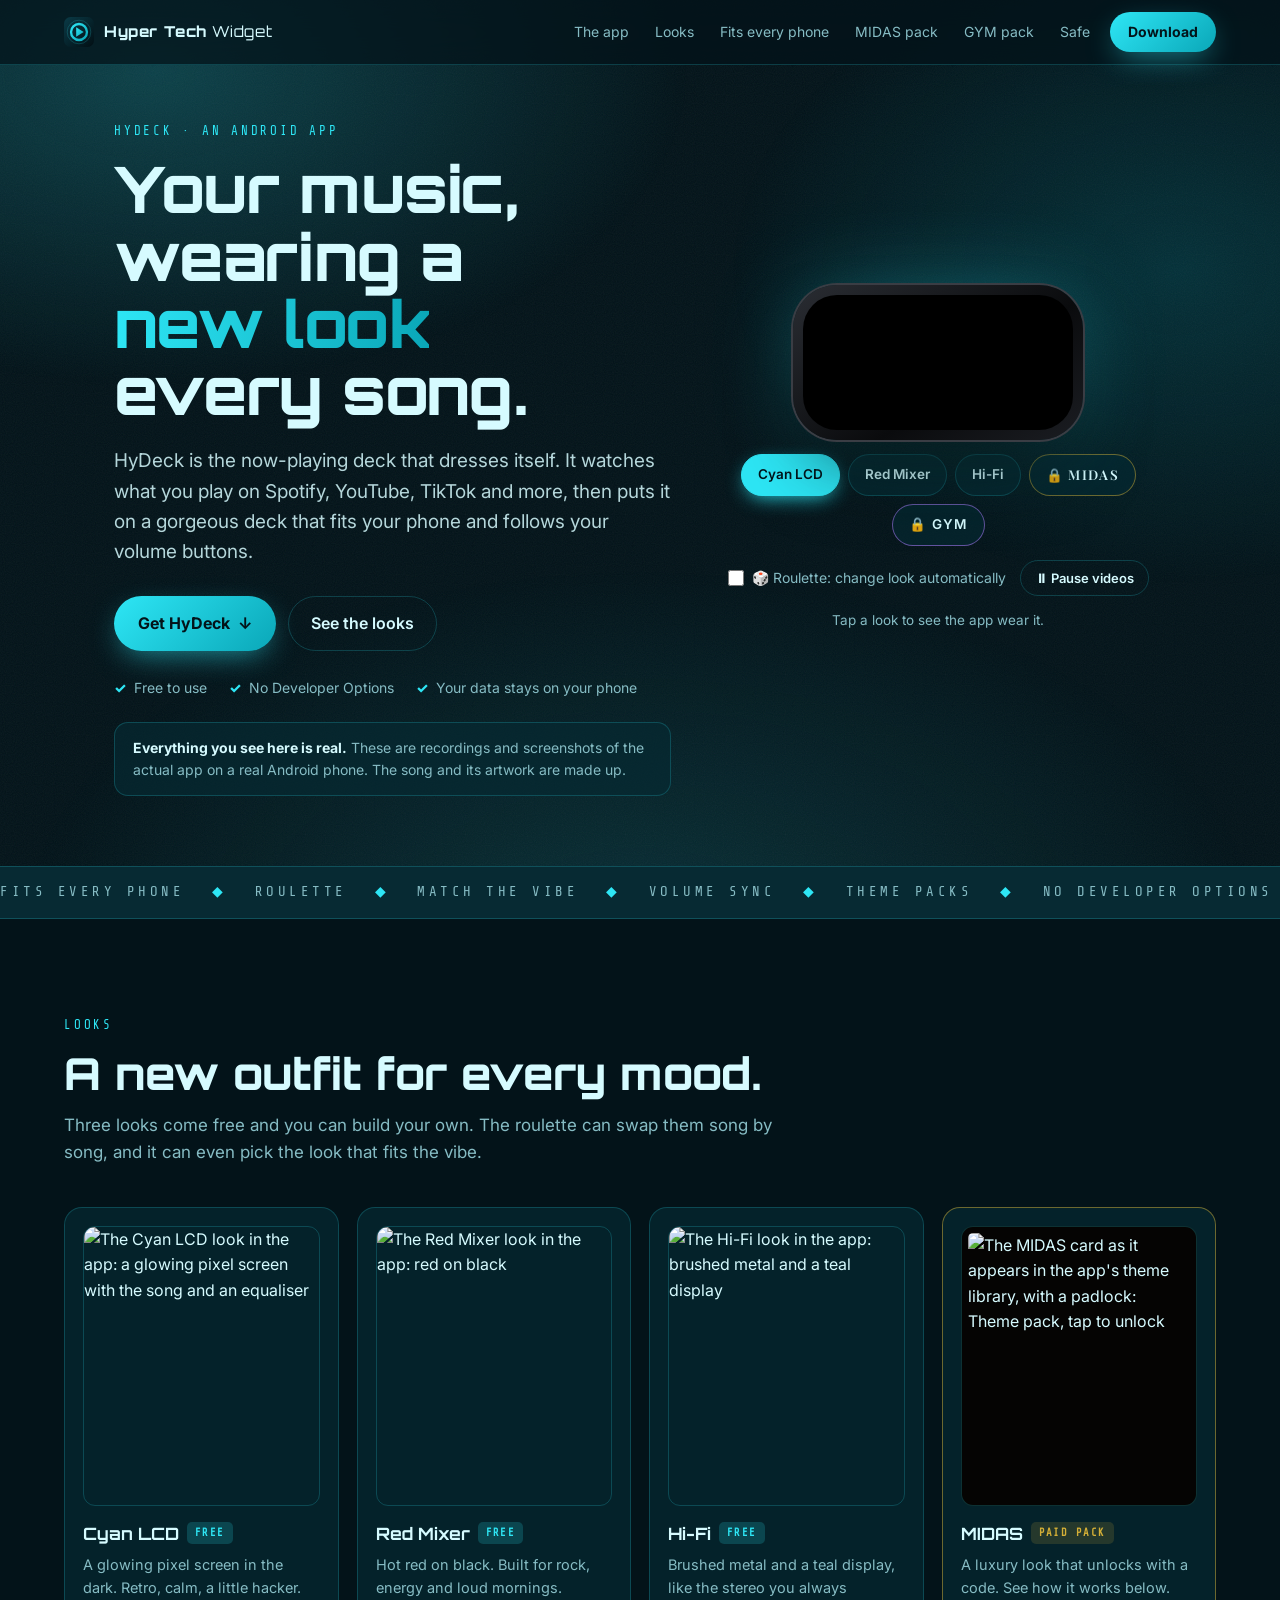
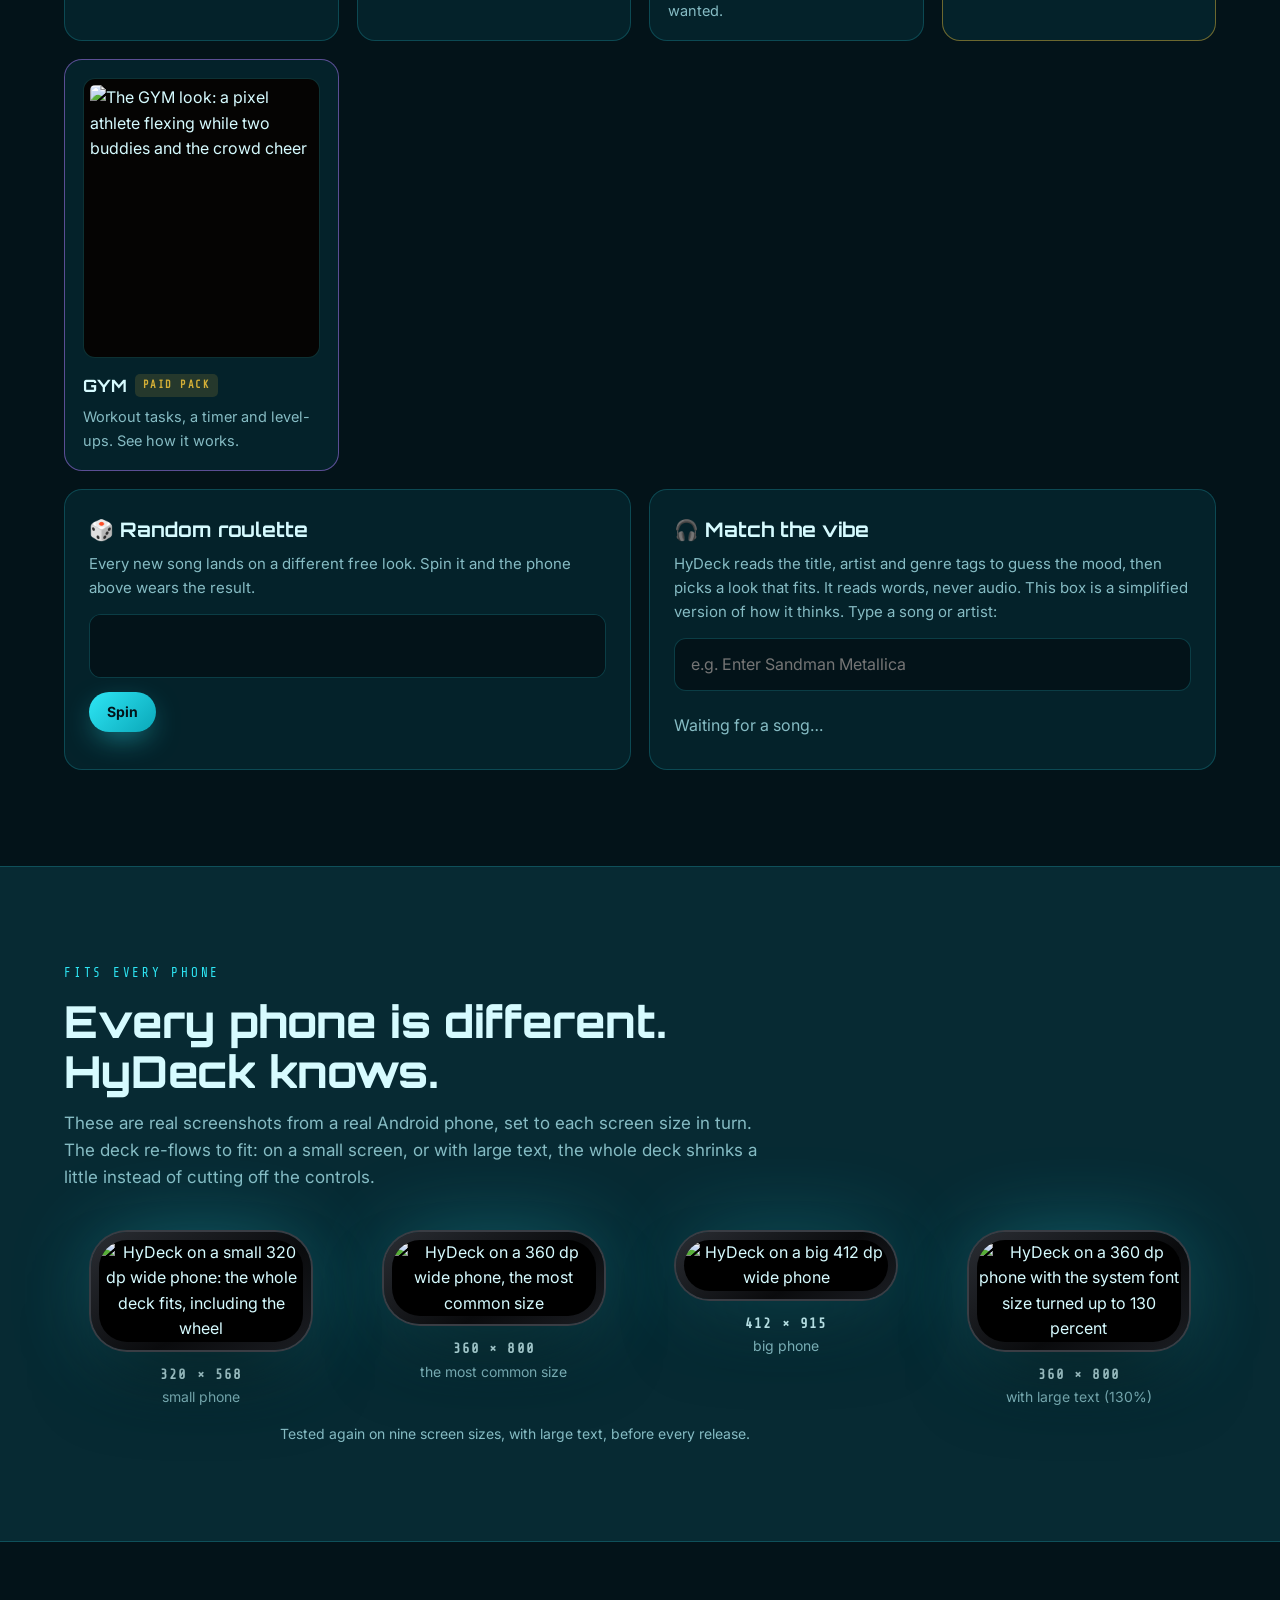
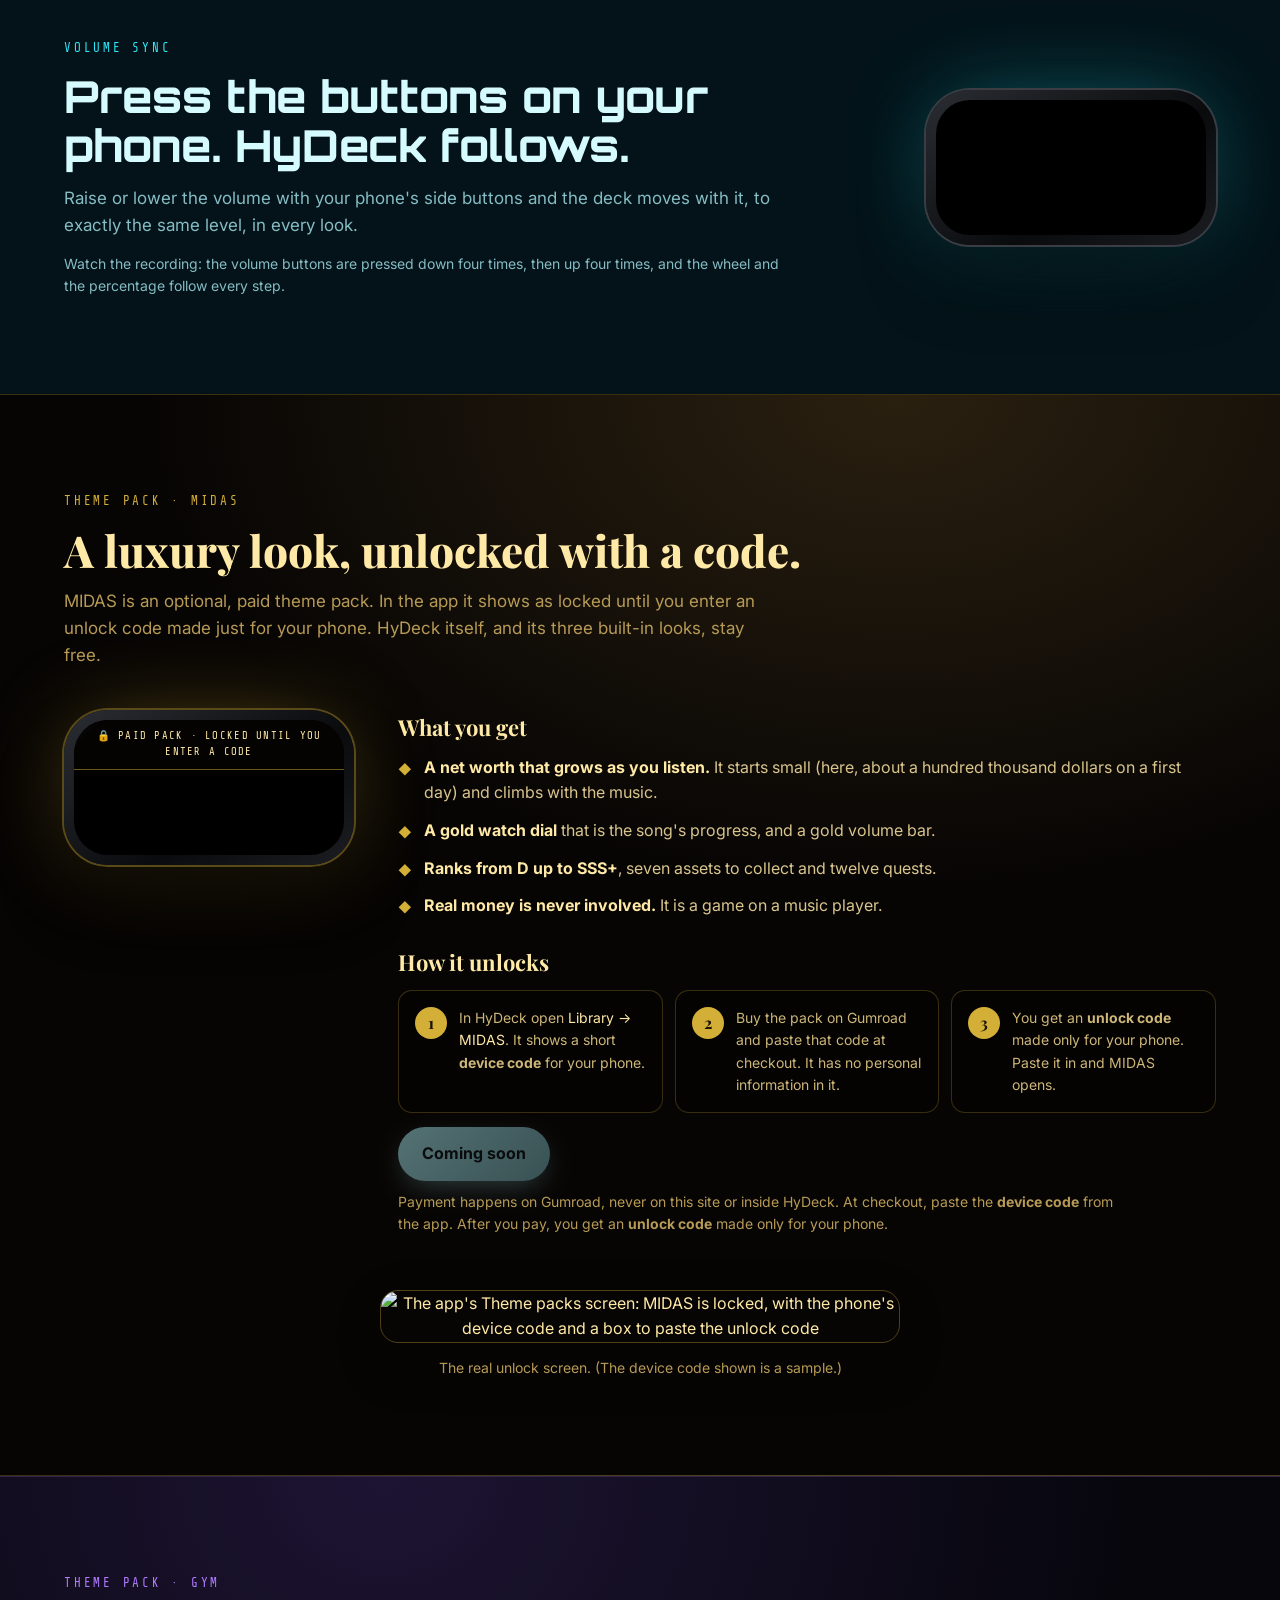
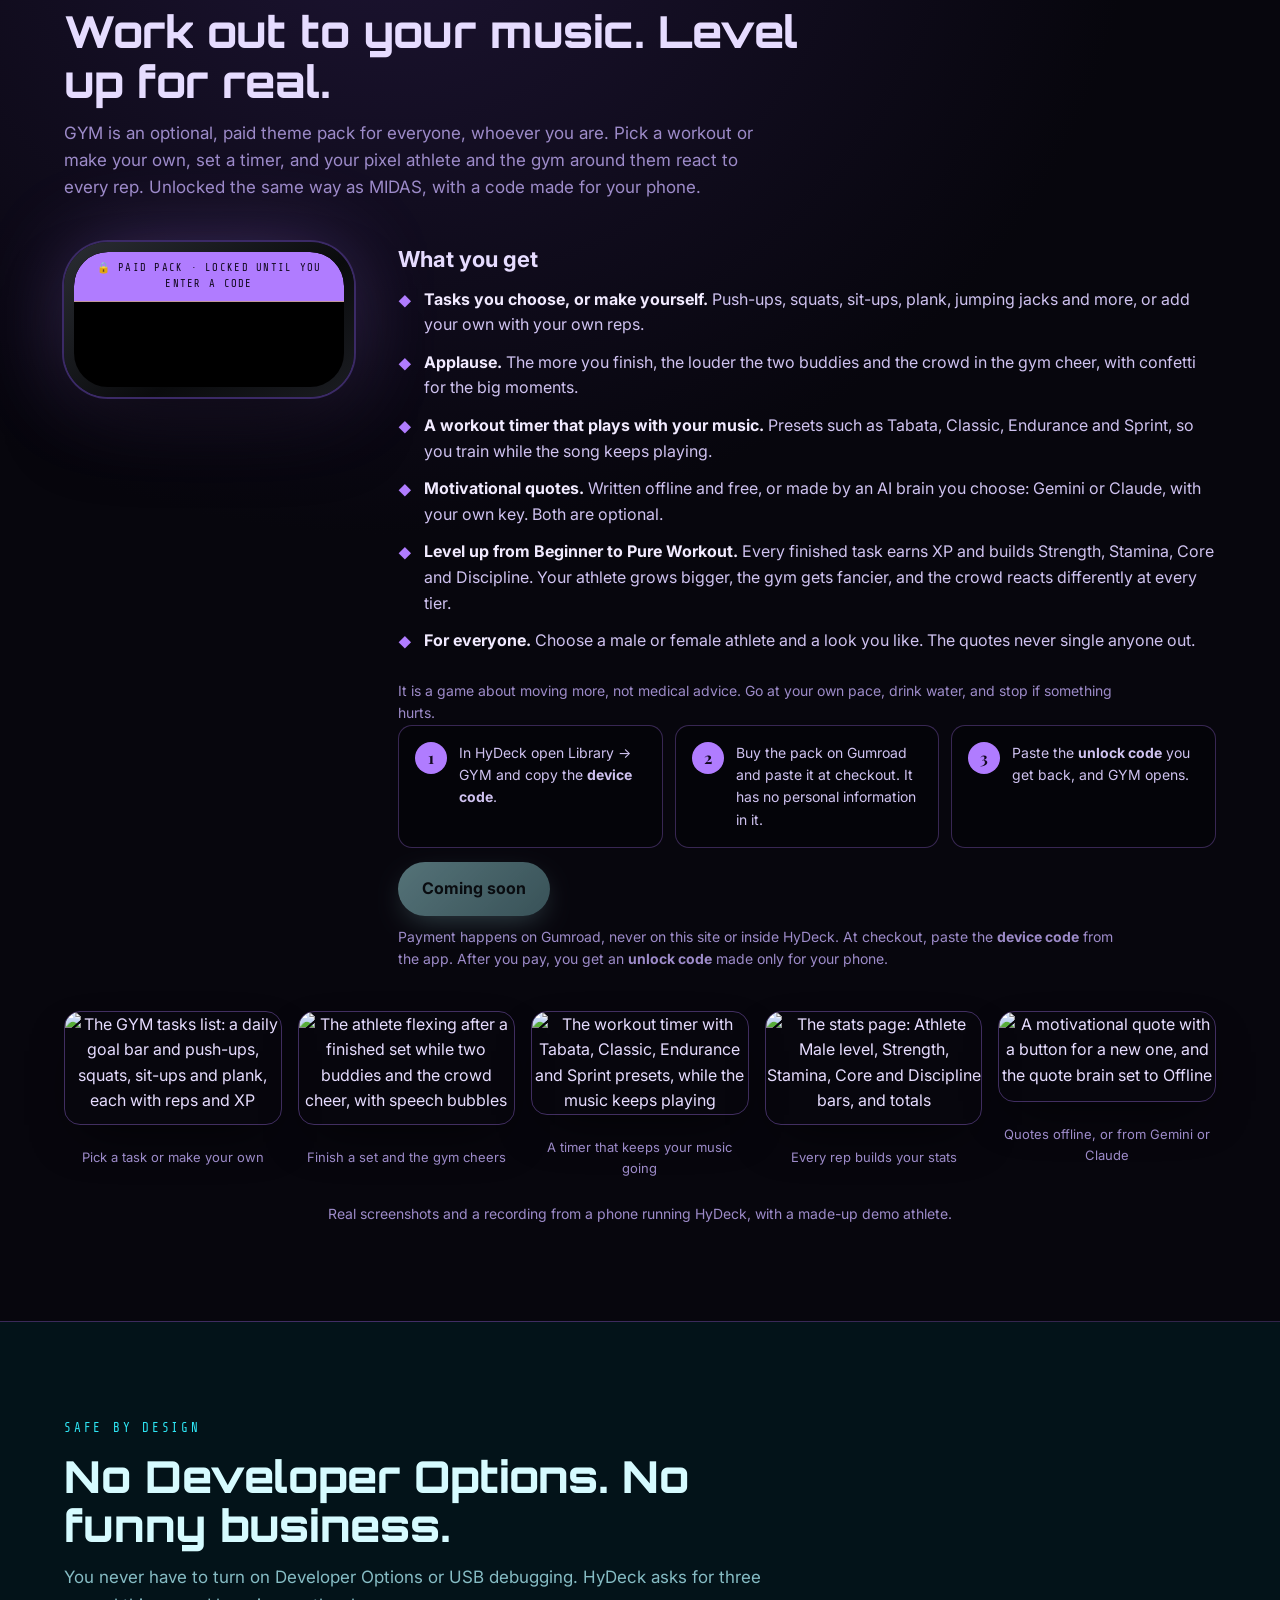
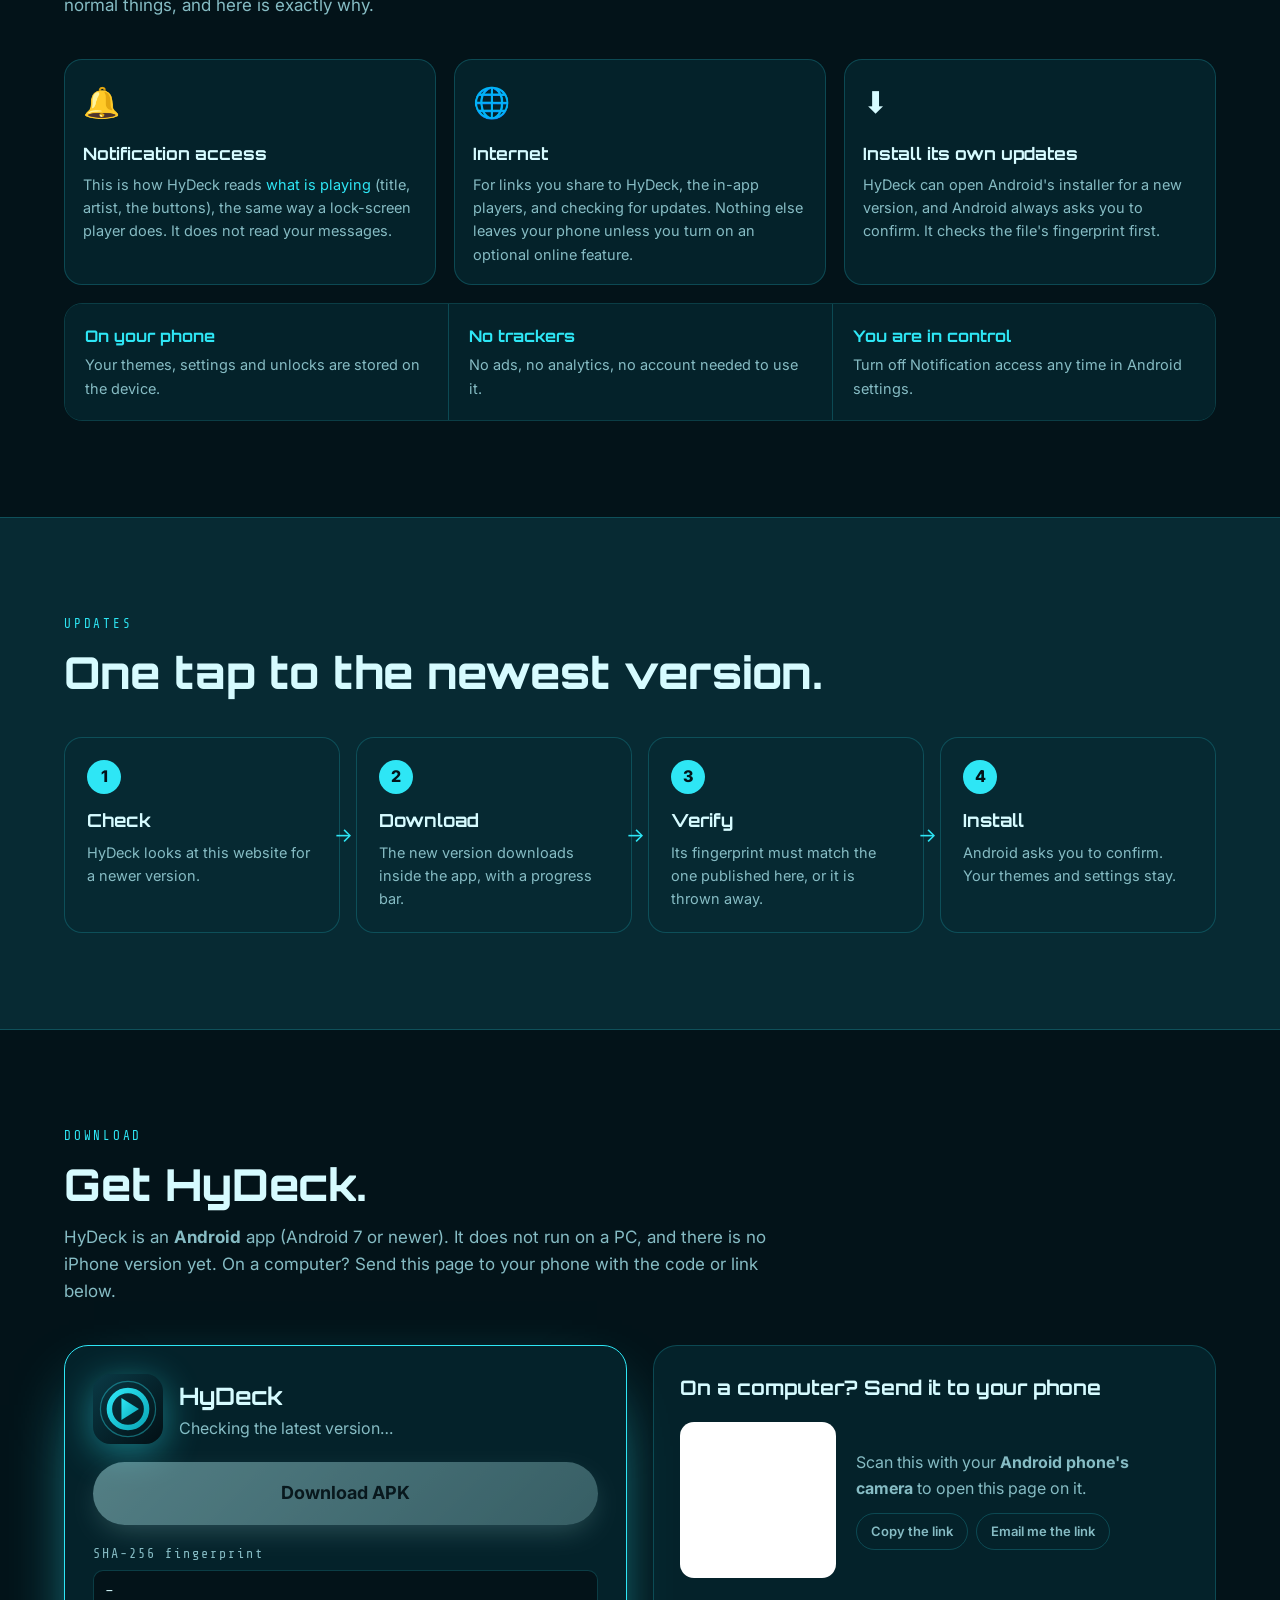
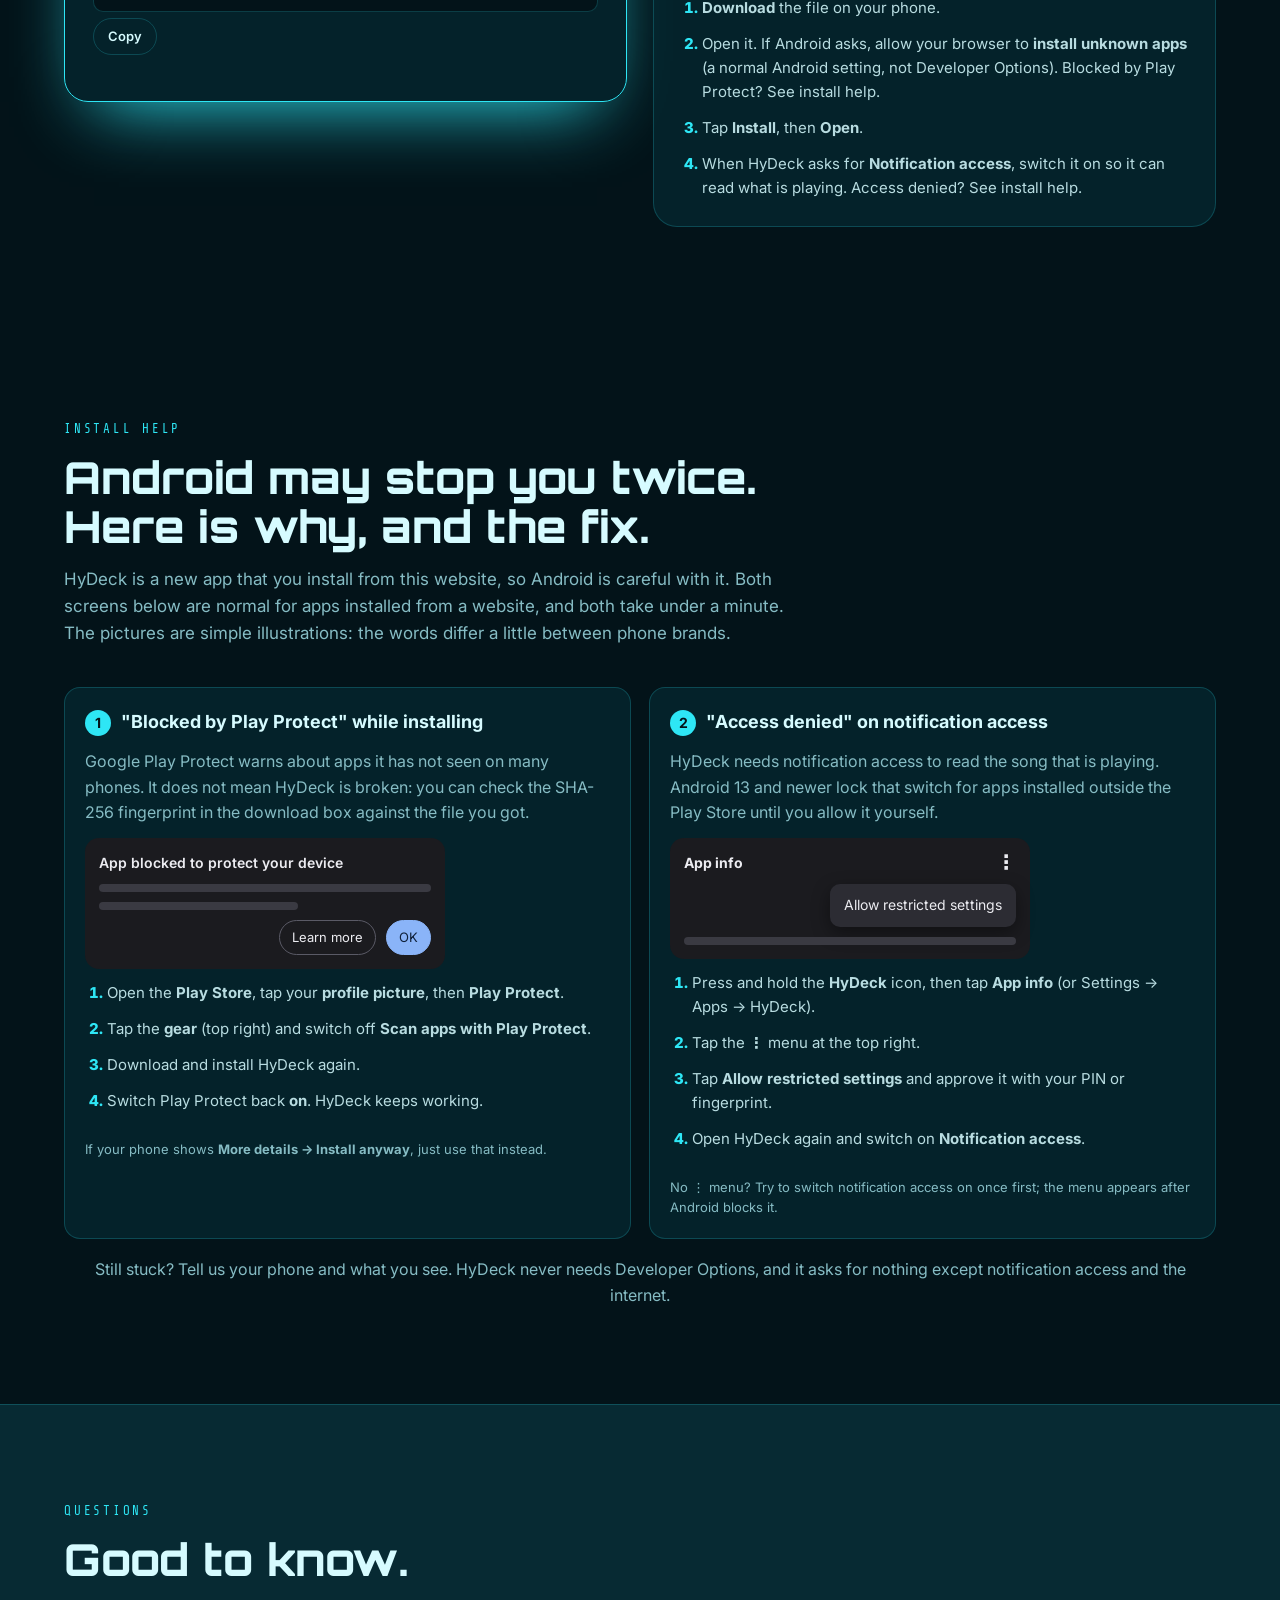
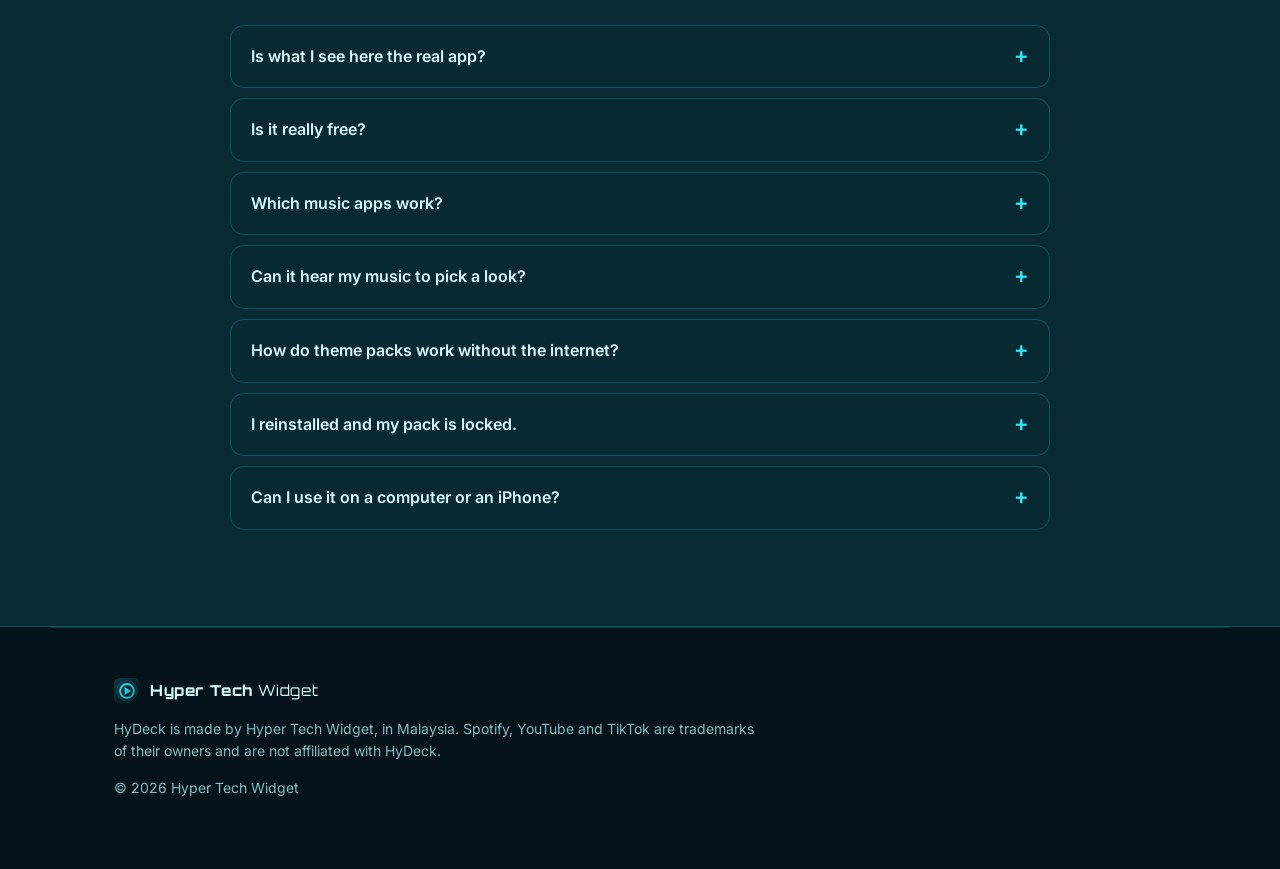
==== index.html @ 447f671c "Add MIDAS buy button (Gumroad), fix hi-fi video, new site address" ====
<!doctype html>
<html lang="en">
<head>
  <meta charset="utf-8">
  <meta name="viewport" content="width=device-width, initial-scale=1">
  <title>Hyper Tech Widget — HyDeck</title>
  <meta name="description" content="HyDeck is the now-playing deck for Android that dresses itself. Real recordings from the real app: every song gets a new look, it fits every phone and follows your volume buttons. Made by Hyper Tech Widget.">
  <meta name="theme-color" content="#031319">
  <link rel="preconnect" href="https://fonts.googleapis.com">
  <link rel="preconnect" href="https://fonts.gstatic.com" crossorigin>
  <link href="https://fonts.googleapis.com/css2?family=Inter:wght@400;500;600;700&family=Orbitron:wght@600;800&family=Playfair+Display:ital,wght@0,700;1,600&family=Share+Tech+Mono&display=swap" rel="stylesheet">
  <link rel="stylesheet" href="style.css">
  <link rel="icon" href="data:image/svg+xml,%3Csvg%20viewBox%3D%220%200%2064%2064%22%20xmlns%3D%22http%3A%2F%2Fwww.w3.org%2F2000%2Fsvg%22%3E%3Cdefs%3E%3ClinearGradient%20id%3D%22hb9%22%20x1%3D%220%22%20y1%3D%220%22%20x2%3D%221%22%20y2%3D%221%22%3E%3Cstop%20offset%3D%220%22%20stop-color%3D%22%230a3a46%22%2F%3E%3Cstop%20offset%3D%221%22%20stop-color%3D%22%23020f14%22%2F%3E%3C%2FlinearGradient%3E%3ClinearGradient%20id%3D%22hr9%22%20x1%3D%220%22%20y1%3D%220%22%20x2%3D%221%22%20y2%3D%221%22%3E%3Cstop%20offset%3D%220%22%20stop-color%3D%22%232ee6f5%22%2F%3E%3Cstop%20offset%3D%221%22%20stop-color%3D%22%230aa7b8%22%2F%3E%3C%2FlinearGradient%3E%3C%2Fdefs%3E%3Crect%20width%3D%2264%22%20height%3D%2264%22%20rx%3D%2214%22%20fill%3D%22url(%23hb9)%22%2F%3E%3Ccircle%20cx%3D%2232%22%20cy%3D%2232%22%20r%3D%2225.2%22%20fill%3D%22none%22%20stroke%3D%22%232ee6f5%22%20stroke-opacity%3D%22.38%22%20stroke-width%3D%221.1%22%2F%3E%3Ccircle%20cx%3D%2232%22%20cy%3D%2232%22%20r%3D%2217%22%20fill%3D%22none%22%20stroke%3D%22url(%23hr9)%22%20stroke-width%3D%225%22%2F%3E%3Cpath%20d%3D%22M26%2022l16%2010-16%2010z%22%20fill%3D%22url(%23hr9)%22%2F%3E%3C%2Fsvg%3E">
</head>
<body data-theme="cyan">
  <a class="skip" href="#main">Skip to the content</a>
  <div class="aurora" aria-hidden="true"></div>
  <div class="grain" aria-hidden="true"></div>

  <header class="nav" id="top">
    <a class="brand" href="#top" aria-label="Hyper Tech Widget, back to the top">
      <svg viewBox="0 0 64 64" width="30" height="30" aria-hidden="true"><defs><linearGradient id="hb1" x1="0" y1="0" x2="1" y2="1"><stop offset="0" stop-color="#0a3a46"/><stop offset="1" stop-color="#020f14"/></linearGradient><linearGradient id="hr1" x1="0" y1="0" x2="1" y2="1"><stop offset="0" stop-color="#2ee6f5"/><stop offset="1" stop-color="#0aa7b8"/></linearGradient></defs><rect width="64" height="64" rx="14" fill="url(#hb1)"/><circle cx="32" cy="32" r="25.2" fill="none" stroke="#2ee6f5" stroke-opacity=".38" stroke-width="1.1"/><circle cx="32" cy="32" r="17" fill="none" stroke="url(#hr1)" stroke-width="5"/><path d="M26 22l16 10-16 10z" fill="url(#hr1)"/></svg>
      <span><b>Hyper Tech</b> Widget</span>
    </a>
    <nav aria-label="Main">
      <a href="#try">The app</a>
      <a href="#looks">Looks</a>
      <a href="#fit">Fits every phone</a>
      <a href="#midas">MIDAS pack</a>
      <a href="#gym">GYM pack</a>
      <a href="#safe">Safe</a>
      <a class="cta small" href="#download">Download</a>
    </nav>
  </header>

  <main id="main">
    <!-- ─────────────── hero ─────────────── -->
    <section class="hero" id="try">
      <div class="hero-copy">
        <p class="eyebrow">HyDeck · an Android app</p>
        <h1>Your music,<br>wearing a <span class="swap" id="swapWord">new look</span><br>every song.</h1>
        <p class="lead">HyDeck is the now-playing deck that dresses itself. It watches what you play on Spotify, YouTube, TikTok and more, then puts it on a gorgeous deck that fits your phone and follows your volume buttons.</p>
        <div class="hero-actions">
          <a class="cta" href="#download">Get HyDeck <span aria-hidden="true">↓</span></a>
          <a class="ghost" href="#looks">See the looks</a>
        </div>
        <ul class="ticks">
          <li>Free to use</li>
          <li>No Developer Options</li>
          <li>Your data stays on your phone</li>
        </ul>
        <p class="real-note"><b>Everything you see here is real.</b> These are recordings and screenshots of the actual app on a real Android phone. The song and its artwork are made up.</p>
      </div>

      <div class="stage">
        <div class="device" id="phone">
          <div class="glass">
            <video id="heroVideo" src="media/cyan.mp4" poster="media/cyan.png" muted loop playsinline autoplay preload="auto" aria-label="Recording of the HyDeck app showing the Cyan LCD look"></video>
            <div class="lockcard" id="lockCard" hidden>
              <img src="media/midas.png" alt="" aria-hidden="true">
              <div class="lock-in">
                <svg viewBox="0 0 48 48" width="56" height="56" aria-hidden="true"><rect x="9" y="21" width="30" height="21" rx="5" fill="#d4af37"/><path d="M15 21v-6a9 9 0 0 1 18 0v6" fill="none" stroke="#d4af37" stroke-width="4"/><circle cx="24" cy="31" r="3" fill="#1a1204"/></svg>
                <strong>MIDAS</strong>
                <span class="paid">PAID THEME PACK</span>
                <p>This look is locked. It opens with a code made for your phone.</p>
                <a class="gold-btn" href="#midas">How MIDAS works</a>
              </div>
            </div>
          </div>
        </div>
        <div class="chips" role="group" aria-label="Pick a look">
          <button class="pick on" data-look="cyan" type="button" aria-pressed="true">Cyan LCD</button>
          <button class="pick" data-look="red" type="button" aria-pressed="false">Red Mixer</button>
          <button class="pick" data-look="hifi" type="button" aria-pressed="false">Hi-Fi</button>
          <button class="pick gold" data-look="midas" type="button" aria-pressed="false"><span aria-hidden="true">🔒</span> MIDAS</button>
          <button class="pick violet" data-look="gym" type="button" aria-pressed="false"><span aria-hidden="true">🔒</span> GYM</button>
        </div>
        <div class="stage-tools">
          <label class="roulette-toggle"><input type="checkbox" id="roulette"> <span>🎲 Roulette: change look automatically</span></label>
          <button class="ghost small" id="pauseAll" type="button" aria-pressed="false">⏸ Pause videos</button>
        </div>
        <p class="hint" id="hint" aria-live="polite">Tap a look to see the app wear it.</p>
      </div>
    </section>

    <div class="marquee" aria-hidden="true">
      <div class="track">
        <span>FITS EVERY PHONE</span><span>◆</span><span>ROULETTE</span><span>◆</span><span>MATCH THE VIBE</span><span>◆</span><span>VOLUME SYNC</span><span>◆</span><span>THEME PACKS</span><span>◆</span><span>NO DEVELOPER OPTIONS</span><span>◆</span><span>SPOTIFY · YOUTUBE · TIKTOK</span><span>◆</span>
        <span>FITS EVERY PHONE</span><span>◆</span><span>ROULETTE</span><span>◆</span><span>MATCH THE VIBE</span><span>◆</span><span>VOLUME SYNC</span><span>◆</span><span>THEME PACKS</span><span>◆</span><span>NO DEVELOPER OPTIONS</span><span>◆</span><span>SPOTIFY · YOUTUBE · TIKTOK</span><span>◆</span>
      </div>
    </div>

    <!-- ─────────────── looks ─────────────── -->
    <section class="block" id="looks">
      <div class="head">
        <p class="eyebrow">Looks</p>
        <h2>A new outfit for every mood.</h2>
        <p class="sub">Three looks come free and you can build your own. The roulette can swap them song by song, and it can even pick the look that fits the vibe.</p>
      </div>

      <div class="cards four">
        <article class="card look" data-go="cyan" tabindex="0" role="button" aria-label="Show Cyan LCD in the phone above">
          <img src="media/cyan.png" alt="The Cyan LCD look in the app: a glowing pixel screen with the song and an equaliser" loading="lazy">
          <h3>Cyan LCD <small class="free">FREE</small></h3>
          <p>A glowing pixel screen in the dark. Retro, calm, a little hacker.</p>
        </article>
        <article class="card look" data-go="red" tabindex="0" role="button" aria-label="Show Red Mixer in the phone above">
          <img src="media/red.png" alt="The Red Mixer look in the app: red on black" loading="lazy">
          <h3>Red Mixer <small class="free">FREE</small></h3>
          <p>Hot red on black. Built for rock, energy and loud mornings.</p>
        </article>
        <article class="card look" data-go="hifi" tabindex="0" role="button" aria-label="Show Hi-Fi in the phone above">
          <img src="media/hifi.png" alt="The Hi-Fi look in the app: brushed metal and a teal display" loading="lazy">
          <h3>Hi-Fi <small class="free">FREE</small></h3>
          <p>Brushed metal and a teal display, like the stereo you always wanted.</p>
        </article>
        <article class="card look locked" data-go="midas" tabindex="0" role="button" aria-label="About the locked MIDAS pack">
          <img src="media/library-midas.png" alt="The MIDAS card as it appears in the app's theme library, with a padlock: Theme pack, tap to unlock" loading="lazy" class="wide">
          <h3>MIDAS <small class="paid">PAID PACK</small></h3>
          <p>A luxury look that unlocks with a code. See how it works below.</p>
        </article>
        <article class="card look locked gym-card">
          <a href="#gym" aria-label="About the locked GYM pack"><img src="media/gym-applause.png" alt="The GYM look: a pixel athlete flexing while two buddies and the crowd cheer" loading="lazy" class="wide"></a>
          <h3>GYM <small class="paid">PAID PACK</small></h3>
          <p>Workout tasks, a timer and level-ups. <a href="#gym">See how it works.</a></p>
        </article>
      </div>

      <div class="duo">
        <div class="panel" id="rouletteDemo">
          <h3>🎲 Random roulette</h3>
          <p>Every new song lands on a different free look. Spin it and the phone above wears the result.</p>
          <div class="reel" aria-live="polite"><div class="reel-in" id="reelIn"></div></div>
          <button class="cta small" id="spin" type="button">Spin</button>
        </div>
        <div class="panel" id="vibeDemo">
          <h3>🎧 Match the vibe</h3>
          <p>HyDeck reads the title, artist and genre tags to guess the mood, then picks a look that fits. It reads words, never audio. This box is a simplified version of how it thinks. Type a song or artist:</p>
          <input id="vibeIn" type="text" placeholder="e.g. Enter Sandman Metallica" autocomplete="off" aria-label="Song or artist">
          <div class="vibe-out" id="vibeOut" aria-live="polite"><span class="muted">Waiting for a song…</span></div>
        </div>
      </div>
    </section>

    <!-- ─────────────── fits every phone ─────────────── -->
    <section class="block alt" id="fit">
      <div class="head">
        <p class="eyebrow">Fits every phone</p>
        <h2>Every phone is different. HyDeck knows.</h2>
        <p class="sub">These are real screenshots from a real Android phone, set to each screen size in turn. The deck re-flows to fit: on a small screen, or with large text, the whole deck shrinks a little instead of cutting off the controls.</p>
      </div>
      <div class="shots">
        <figure><div class="device small"><div class="glass"><img src="media/size-320.png" alt="HyDeck on a small 320 dp wide phone: the whole deck fits, including the wheel" loading="lazy"></div></div><figcaption><b>320 × 568</b> small phone</figcaption></figure>
        <figure><div class="device small"><div class="glass"><img src="media/size-360.png" alt="HyDeck on a 360 dp wide phone, the most common size" loading="lazy"></div></div><figcaption><b>360 × 800</b> the most common size</figcaption></figure>
        <figure><div class="device small"><div class="glass"><img src="media/size-412.png" alt="HyDeck on a big 412 dp wide phone" loading="lazy"></div></div><figcaption><b>412 × 915</b> big phone</figcaption></figure>
        <figure><div class="device small"><div class="glass"><img src="media/size-360-bigtext.png" alt="HyDeck on a 360 dp phone with the system font size turned up to 130 percent" loading="lazy"></div></div><figcaption><b>360 × 800</b> with large text (130%)</figcaption></figure>
      </div>
      <p class="fine">Tested again on nine screen sizes, with large text, before every release.</p>
    </section>

    <!-- ─────────────── volume sync ─────────────── -->
    <section class="block" id="sync">
      <div class="sync">
        <div class="sync-copy">
          <p class="eyebrow">Volume sync</p>
          <h2>Press the buttons on your phone. HyDeck follows.</h2>
          <p class="sub">Raise or lower the volume with your phone's side buttons and the deck moves with it, to exactly the same level, in every look.</p>
          <p class="fine">Watch the recording: the volume buttons are pressed down four times, then up four times, and the wheel and the percentage follow every step.</p>
        </div>
        <div class="device"><div class="glass"><video id="volVideo" src="media/volume.mp4" muted loop playsinline preload="none" aria-label="Recording of the app while the phone's volume buttons are pressed: the volume ring follows"></video></div></div>
      </div>
    </section>

    <!-- ─────────────── MIDAS ─────────────── -->
    <section class="block midas" id="midas">
      <div class="head">
        <p class="eyebrow gold">Theme pack · MIDAS</p>
        <h2>A luxury look, unlocked with a code.</h2>
        <p class="sub">MIDAS is an optional, paid theme pack. In the app it shows as locked until you enter an unlock code made just for your phone. HyDeck itself, and its three built-in looks, stay free.</p>
      </div>
      <div class="midas-grid">
        <div class="device"><div class="glass">
          <video id="midasVideo" src="media/midas.mp4" poster="media/midas.png" muted loop playsinline preload="none" aria-label="Recording of the MIDAS look: marble and gold, a watch dial, a net worth that grows while music plays"></video>
          <span class="ribbon">🔒 PAID PACK · LOCKED UNTIL YOU ENTER A CODE</span>
        </div></div>
        <div class="midas-info">
          <h3>What you get</h3>
          <ul class="bullets">
            <li><b>A net worth that grows as you listen.</b> It starts small (here, about a hundred thousand dollars on a first day) and climbs with the music.</li>
            <li><b>A gold watch dial</b> that is the song's progress, and a gold volume bar.</li>
            <li><b>Ranks from D up to SSS+</b>, seven assets to collect and twelve quests.</li>
            <li><b>Real money is never involved.</b> It is a game on a music player.</li>
          </ul>
          <h3>How it unlocks</h3>
          <div class="unlock">
            <div class="step"><b>1</b><p>In HyDeck open <em>Library → MIDAS</em>. It shows a short <b>device code</b> for your phone.</p></div>
            <div class="step"><b>2</b><p>Buy the pack on Gumroad and paste that code at checkout. It has no personal information in it.</p></div>
            <div class="step"><b>3</b><p>You get an <b>unlock code</b> made only for your phone. Paste it in and MIDAS opens.</p></div>
          </div>
          <div class="buy" data-pack="midas">
            <a class="cta disabled" data-buy="midas" href="#midas" aria-disabled="true">Coming soon</a>
            <p class="fine">Payment happens on Gumroad, never on this site or inside HyDeck. At checkout, paste the <b>device code</b> from the app. After you pay, you get an <b>unlock code</b> made only for your phone.</p>
          </div>
        </div>
        <figure class="pack-shot">
          <img src="media/pack-sheet.png" alt="The app's Theme packs screen: MIDAS is locked, with the phone's device code and a box to paste the unlock code" loading="lazy">
          <figcaption>The real unlock screen. (The device code shown is a sample.)</figcaption>
        </figure>
      </div>
    </section>
    <!-- ─────────────── GYM ─────────────── -->
    <section class="block gym" id="gym">
      <div class="head">
        <p class="eyebrow violet">Theme pack · GYM</p>
        <h2>Work out to your music. Level up for real.</h2>
        <p class="sub">GYM is an optional, paid theme pack for everyone, whoever you are. Pick a workout or make your own, set a timer, and your pixel athlete and the gym around them react to every rep. Unlocked the same way as MIDAS, with a code made for your phone.</p>
      </div>
      <div class="gym-grid">
        <div class="device"><div class="glass">
          <video id="gymVideo" src="media/gym.mp4" poster="media/gym-applause.png" muted loop playsinline preload="none" aria-label="Recording of the GYM look on a real phone: starting a squat set, counting reps, and the gym cheering"></video>
          <span class="ribbon violet">🔒 PAID PACK · LOCKED UNTIL YOU ENTER A CODE</span>
        </div></div>
        <div class="gym-info">
          <h3>What you get</h3>
          <ul class="bullets violet">
            <li><b>Tasks you choose, or make yourself.</b> Push-ups, squats, sit-ups, plank, jumping jacks and more, or add your own with your own reps.</li>
            <li><b>Applause.</b> The more you finish, the louder the two buddies and the crowd in the gym cheer, with confetti for the big moments.</li>
            <li><b>A workout timer that plays with your music.</b> Presets such as Tabata, Classic, Endurance and Sprint, so you train while the song keeps playing.</li>
            <li><b>Motivational quotes.</b> Written offline and free, or made by an AI brain you choose: Gemini or Claude, with your own key. Both are optional.</li>
            <li><b>Level up from Beginner to Pure Workout.</b> Every finished task earns XP and builds Strength, Stamina, Core and Discipline. Your athlete grows bigger, the gym gets fancier, and the crowd reacts differently at every tier.</li>
            <li><b>For everyone.</b> Choose a male or female athlete and a look you like. The quotes never single anyone out.</li>
          </ul>
          <p class="fine">It is a game about moving more, not medical advice. Go at your own pace, drink water, and stop if something hurts.</p>
          <div class="unlock">
            <div class="step"><b>1</b><p>In HyDeck open <em>Library → GYM</em> and copy the <b>device code</b>.</p></div>
            <div class="step"><b>2</b><p>Buy the pack on Gumroad and paste it at checkout. It has no personal information in it.</p></div>
            <div class="step"><b>3</b><p>Paste the <b>unlock code</b> you get back, and GYM opens.</p></div>
          </div>
          <div class="buy" data-pack="gym">
            <a class="cta disabled" data-buy="gym" href="#gym" aria-disabled="true">Coming soon</a>
            <p class="fine">Payment happens on Gumroad, never on this site or inside HyDeck. At checkout, paste the <b>device code</b> from the app. After you pay, you get an <b>unlock code</b> made only for your phone.</p>
          </div>
        </div>
      </div>
      <div class="gym-shots">
        <figure><img src="media/gym-tasks.png" alt="The GYM tasks list: a daily goal bar and push-ups, squats, sit-ups and plank, each with reps and XP" loading="lazy"><figcaption>Pick a task or make your own</figcaption></figure>
        <figure><img src="media/gym-applause.png" alt="The athlete flexing after a finished set while two buddies and the crowd cheer, with speech bubbles" loading="lazy"><figcaption>Finish a set and the gym cheers</figcaption></figure>
        <figure><img src="media/gym-timer.png" alt="The workout timer with Tabata, Classic, Endurance and Sprint presets, while the music keeps playing" loading="lazy"><figcaption>A timer that keeps your music going</figcaption></figure>
        <figure><img src="media/gym-stats.png" alt="The stats page: Athlete Male level, Strength, Stamina, Core and Discipline bars, and totals" loading="lazy"><figcaption>Every rep builds your stats</figcaption></figure>
        <figure><img src="media/gym-quotes.png" alt="A motivational quote with a button for a new one, and the quote brain set to Offline" loading="lazy"><figcaption>Quotes offline, or from Gemini or Claude</figcaption></figure>
      </div>
      <p class="fine center">Real screenshots and a recording from a phone running HyDeck, with a made-up demo athlete.</p>
    </section>


    <!-- ─────────────── safe ─────────────── -->
    <section class="block" id="safe">
      <div class="head">
        <p class="eyebrow">Safe by design</p>
        <h2>No Developer Options. No funny business.</h2>
        <p class="sub">You never have to turn on Developer Options or USB debugging. HyDeck asks for three normal things, and here is exactly why.</p>
      </div>
      <div class="cards three">
        <article class="card"><div class="icon" aria-hidden="true">🔔</div><h3>Notification access</h3><p>This is how HyDeck reads <em>what is playing</em> (title, artist, the buttons), the same way a lock-screen player does. It does not read your messages.</p></article>
        <article class="card"><div class="icon" aria-hidden="true">🌐</div><h3>Internet</h3><p>For links you share to HyDeck, the in-app players, and checking for updates. Nothing else leaves your phone unless you turn on an optional online feature.</p></article>
        <article class="card"><div class="icon" aria-hidden="true">⬇️</div><h3>Install its own updates</h3><p>HyDeck can open Android's installer for a new version, and Android always asks you to confirm. It checks the file's fingerprint first.</p></article>
      </div>
      <div class="promise">
        <div><b>On your phone</b><span>Your themes, settings and unlocks are stored on the device.</span></div>
        <div><b>No trackers</b><span>No ads, no analytics, no account needed to use it.</span></div>
        <div><b>You are in control</b><span>Turn off Notification access any time in Android settings.</span></div>
      </div>
    </section>

    <!-- ─────────────── updates ─────────────── -->
    <section class="block alt" id="updates">
      <div class="head">
        <p class="eyebrow">Updates</p>
        <h2>One tap to the newest version.</h2>
      </div>
      <ol class="flow">
        <li><span>1</span><b>Check</b><p>HyDeck looks at this website for a newer version.</p></li>
        <li><span>2</span><b>Download</b><p>The new version downloads inside the app, with a progress bar.</p></li>
        <li><span>3</span><b>Verify</b><p>Its fingerprint must match the one published here, or it is thrown away.</p></li>
        <li><span>4</span><b>Install</b><p>Android asks you to confirm. Your themes and settings stay.</p></li>
      </ol>
    </section>

    <!-- ─────────────── download ─────────────── -->
    <section class="block" id="download">
      <div class="head">
        <p class="eyebrow">Download</p>
        <h2>Get HyDeck.</h2>
        <p class="sub">HyDeck is an <b>Android</b> app (Android 7 or newer). It does not run on a PC, and there is no iPhone version yet. On a computer? Send this page to your phone with the code or link below.</p>
      </div>
      <div class="dl">
        <div class="dl-card">
          <div class="dl-top">
            <div class="app-icon" aria-hidden="true"><svg viewBox="0 0 64 64"><defs><linearGradient id="hb2" x1="0" y1="0" x2="1" y2="1"><stop offset="0" stop-color="#0a3a46"/><stop offset="1" stop-color="#020f14"/></linearGradient><linearGradient id="hr2" x1="0" y1="0" x2="1" y2="1"><stop offset="0" stop-color="#2ee6f5"/><stop offset="1" stop-color="#0aa7b8"/></linearGradient></defs><rect width="64" height="64" rx="16" fill="url(#hb2)"/><circle cx="32" cy="32" r="25.2" fill="none" stroke="#2ee6f5" stroke-opacity=".38" stroke-width="1.1"/><circle cx="32" cy="32" r="17" fill="none" stroke="url(#hr2)" stroke-width="5"/><path d="M26 22l16 10-16 10z" fill="url(#hr2)"/></svg></div>
            <div>
              <h3>HyDeck <span class="ver" id="dlVer"></span></h3>
              <p class="muted" id="dlMeta">Checking the latest version…</p>
            </div>
          </div>
          <a class="cta big disabled" id="dlBtn" href="#download" aria-disabled="true">Download APK</a>
          <div class="sha">
            <small>SHA-256 fingerprint</small>
            <code id="dlSha">—</code>
            <button type="button" id="copySha" class="ghost small" disabled>Copy</button>
          </div>
          <p class="notes" id="dlNotes"></p>
        </div>

        <div class="pc-box" id="pcBox">
          <h3>On a computer? Send it to your phone</h3>
          <div class="qr-row">
            <div class="qr" id="qr" role="img" aria-label="QR code for this page"></div>
            <div class="qr-text">
              <p>Scan this with your <b>Android phone's camera</b> to open this page on it.</p>
              <div class="qr-actions">
                <button type="button" id="copyLink" class="ghost small">Copy the link</button>
                <a id="mailLink" class="ghost small" href="#">Email me the link</a>
              </div>
            </div>
          </div>
          <ol class="install">
            <li><b>Download</b> the file on your phone.</li>
            <li>Open it. If Android asks, allow your browser to <b>install unknown apps</b> (a normal Android setting, not Developer Options). Blocked by Play Protect? <a href="#help">See install help</a>.</li>
            <li>Tap <b>Install</b>, then <b>Open</b>.</li>
            <li>When HyDeck asks for <b>Notification access</b>, switch it on so it can read what is playing. Access denied? <a href="#help">See install help</a>.</li>
          </ol>
        </div>
      </div>
    </section>

    <!-- ─────────────── install help ─────────────── -->
    <section class="block" id="help">
      <div class="head">
        <p class="eyebrow">Install help</p>
        <h2>Android may stop you twice. Here is why, and the fix.</h2>
        <p class="sub">HyDeck is a new app that you install from this website, so Android is careful with it. Both screens below are normal for apps installed from a website, and both take under a minute. The pictures are simple illustrations: the words differ a little between phone brands.</p>
      </div>
      <div class="help-grid">
        <article class="help-card">
          <h3><span class="help-n">1</span> "Blocked by Play Protect" while installing</h3>
          <p class="muted">Google Play Protect warns about apps it has not seen on many phones. It does not mean HyDeck is broken: you can check the SHA-256 fingerprint in the download box against the file you got.</p>
          <div class="mock" role="img" aria-label="Illustration of a Play Protect screen with a Learn more link">
            <div class="mock-title">App blocked to protect your device</div>
            <div class="mock-line"></div><div class="mock-line short"></div>
            <div class="mock-row"><span class="mock-btn">Learn more</span><span class="mock-btn ok">OK</span></div>
          </div>
          <ol class="install">
            <li>Open the <b>Play Store</b>, tap your <b>profile picture</b>, then <b>Play Protect</b>.</li>
            <li>Tap the <b>gear</b> (top right) and switch off <b>Scan apps with Play Protect</b>.</li>
            <li>Download and install HyDeck again.</li>
            <li>Switch Play Protect back <b>on</b>. HyDeck keeps working.</li>
          </ol>
          <p class="fine">If your phone shows <b>More details → Install anyway</b>, just use that instead.</p>
        </article>

        <article class="help-card">
          <h3><span class="help-n">2</span> "Access denied" on notification access</h3>
          <p class="muted">HyDeck needs notification access to read the song that is playing. Android 13 and newer lock that switch for apps installed outside the Play Store until you allow it yourself.</p>
          <div class="mock" role="img" aria-label="Illustration of the App info screen with the three-dot menu and Allow restricted settings">
            <div class="mock-bar"><b>App info</b><span class="mock-dots">⋮</span></div>
            <div class="mock-menu">Allow restricted settings</div>
            <div class="mock-line"></div>
          </div>
          <ol class="install">
            <li>Press and hold the <b>HyDeck</b> icon, then tap <b>App info</b> (or Settings → Apps → HyDeck).</li>
            <li>Tap the <b>⋮</b> menu at the top right.</li>
            <li>Tap <b>Allow restricted settings</b> and approve it with your PIN or fingerprint.</li>
            <li>Open HyDeck again and switch on <b>Notification access</b>.</li>
          </ol>
          <p class="fine">No ⋮ menu? Try to switch notification access on once first; the menu appears after Android blocks it.</p>
        </article>
      </div>
      <p class="help-foot">Still stuck? <a href="https://github.com/mrvenkham/hyper-tech-widget/issues/new" target="_blank" rel="noopener">Tell us your phone and what you see</a>. HyDeck never needs Developer Options, and it asks for nothing except notification access and the internet.</p>
    </section>

    <!-- ─────────────── faq ─────────────── -->
    <section class="block alt" id="faq">
      <div class="head"><p class="eyebrow">Questions</p><h2>Good to know.</h2></div>
      <div class="faq">
        <details><summary>Is what I see here the real app?</summary><p>Yes. Every look on this page is a real screenshot or recording of the app running on a real Android phone. The only made-up things are the demo song and its artwork, so no real music is shown. The one extra is the "match the vibe" box, a simplified version of the idea.</p></details>
        <details><summary>Is it really free?</summary><p>Yes. HyDeck and its three built-in looks are free. Extra theme packs, like MIDAS and GYM, are optional and paid, and they are locked until you enter an unlock code.</p></details>
        <details><summary>Which music apps work?</summary><p>Anything that shows a now-playing card on your phone: Spotify, YouTube Music, YouTube, TikTok and more. One note: YouTube Music only keeps playing in the background with YouTube Music Premium. That is YouTube's rule, not HyDeck's, so without Premium the deck follows it only while the YouTube Music app stays open. You can also share a YouTube or TikTok link to HyDeck to watch it in the in-app player.</p></details>
        <details><summary>Can it hear my music to pick a look?</summary><p>No, it can't hear audio. "Match the vibe" reads the song title, artist and genre tags, and guesses the mood from the words.</p></details>
        <details><summary>How do theme packs work without the internet?</summary><p>Each pack unlocks with a code made only for your phone. It is checked on the phone itself, so it works offline.</p></details>
        <details><summary>I reinstalled and my pack is locked.</summary><p>A reinstall makes a new device code. Send us the new one and we will make you a new unlock code.</p></details>
        <details><summary>Can I use it on a computer or an iPhone?</summary><p>Not yet. HyDeck is for Android phones. This website works on any computer, phone or tablet so everyone can see what it is.</p></details>
      </div>
    </section>
  </main>

  <footer class="foot">
    <div class="brand"><svg viewBox="0 0 64 64" width="26" height="26" aria-hidden="true"><defs><linearGradient id="hb3" x1="0" y1="0" x2="1" y2="1"><stop offset="0" stop-color="#0a3a46"/><stop offset="1" stop-color="#020f14"/></linearGradient><linearGradient id="hr3" x1="0" y1="0" x2="1" y2="1"><stop offset="0" stop-color="#2ee6f5"/><stop offset="1" stop-color="#0aa7b8"/></linearGradient></defs><rect width="64" height="64" rx="14" fill="url(#hb3)"/><circle cx="32" cy="32" r="25.2" fill="none" stroke="#2ee6f5" stroke-opacity=".38" stroke-width="1.1"/><circle cx="32" cy="32" r="17" fill="none" stroke="url(#hr3)" stroke-width="5"/><path d="M26 22l16 10-16 10z" fill="url(#hr3)"/></svg><span><b>Hyper Tech</b> Widget</span></div>
    <p>HyDeck is made by Hyper Tech Widget, in Malaysia. Spotify, YouTube and TikTok are trademarks of their owners and are not affiliated with HyDeck.</p>
    <p class="muted">© <span id="year">2026</span> Hyper Tech Widget</p>
  </footer>

  <script src="app.js"></script>
</body>
</html>
---- style.css ----
/* Hyper Tech Widget — HyDeck */
:root { --radius: 18px; --max: 1180px; }

/* the whole page takes on the free look that is selected */
body[data-theme="cyan"] { --bg:#031319; --bg2:#072a33; --ink:#d6fbff; --muted:#86bcc4; --accent:#2ee6f5; --accent2:#0aa7b8; --line:rgba(46,230,245,.2); --panel:rgba(7,42,51,.7); --title-font:'Orbitron',sans-serif; --on-accent:#031319; }
body[data-theme="red"]  { --bg:#130404; --bg2:#240808; --ink:#ffe3e0; --muted:#d39a95; --accent:#ff5448; --accent2:#ff9a3c; --line:rgba(255,84,72,.22); --panel:rgba(48,10,10,.7); --title-font:'Orbitron',sans-serif; --on-accent:#1a0505; }
body[data-theme="hifi"] { --bg:#d6d1c4; --bg2:#e6e2d8; --ink:#25251f; --muted:#5d594d; --accent:#0d8f8a; --accent2:#0c5a57; --line:rgba(40,40,35,.2); --panel:rgba(255,255,255,.6); --title-font:'Orbitron',sans-serif; --on-accent:#ffffff; }

* { box-sizing: border-box; margin: 0; padding: 0; }
html { scroll-behavior: smooth; scroll-padding-top: 76px; }
body { background: var(--bg); color: var(--ink); font-family: 'Inter', system-ui, sans-serif; line-height: 1.6; transition: background-color .7s, color .7s; overflow-x: hidden; -webkit-font-smoothing: antialiased; }
a { color: inherit; text-decoration: none; }
button { font: inherit; color: inherit; cursor: pointer; }
img, video { max-width: 100%; }
.muted { color: var(--muted); }
em { font-style: normal; color: var(--accent); }
:focus-visible { outline: 3px solid var(--accent); outline-offset: 3px; border-radius: 6px; }
.skip { position: absolute; left: 12px; top: -60px; z-index: 100; padding: 10px 16px; border-radius: 10px; background: var(--accent); color: var(--on-accent); font-weight: 700; transition: top .2s; }
.skip:focus { top: 12px; }

.aurora { position: fixed; inset: 0; z-index: -2; background:
  radial-gradient(60vw 50vh at 12% 8%, color-mix(in srgb, var(--accent) 22%, transparent), transparent 70%),
  radial-gradient(50vw 50vh at 92% 30%, color-mix(in srgb, var(--accent2) 20%, transparent), transparent 70%),
  radial-gradient(70vw 60vh at 50% 105%, color-mix(in srgb, var(--accent) 14%, transparent), transparent 70%); transition: background .7s; }
.grain { position: fixed; inset: 0; z-index: -1; pointer-events: none; opacity: .06; background-image: url("data:image/svg+xml,%3Csvg xmlns='http://www.w3.org/2000/svg' width='160' height='160'%3E%3Cfilter id='n'%3E%3CfeTurbulence type='fractalNoise' baseFrequency='.9' numOctaves='2'/%3E%3C/filter%3E%3Crect width='160' height='160' filter='url(%23n)'/%3E%3C/svg%3E"); }

/* ── nav ── */
.nav { position: sticky; top: 0; z-index: 50; display: flex; align-items: center; justify-content: space-between; gap: 16px; padding: 12px 5vw; backdrop-filter: blur(14px); background: color-mix(in srgb, var(--bg) 72%, transparent); border-bottom: 1px solid var(--line); }
.brand { display: flex; align-items: center; gap: 10px; font-family: var(--title-font); font-size: 15px; letter-spacing: .04em; }
.brand b { font-weight: 800; }
.nav nav { display: flex; align-items: center; gap: 2px; }
.nav nav a { padding: 8px 12px; border-radius: 999px; font-size: 14px; color: var(--muted); transition: color .2s, background .2s; }
.nav nav a:hover { color: var(--ink); background: color-mix(in srgb, var(--accent) 12%, transparent); }
.nav nav a.cta { color: var(--on-accent); margin-left: 6px; }

.cta { display: inline-flex; align-items: center; gap: 8px; padding: 14px 24px; border-radius: 999px; font-weight: 700; background: linear-gradient(135deg, var(--accent), var(--accent2)); color: var(--on-accent); box-shadow: 0 10px 30px -8px color-mix(in srgb, var(--accent) 60%, transparent); transition: transform .2s, box-shadow .2s, filter .2s; border: 0; }
.cta:hover { transform: translateY(-2px); box-shadow: 0 16px 36px -8px color-mix(in srgb, var(--accent) 70%, transparent); }
.cta.small { padding: 9px 18px; font-size: 14px; }
.cta.big { padding: 17px 34px; font-size: 18px; width: 100%; justify-content: center; }
.cta.disabled { filter: grayscale(.7); opacity: .55; pointer-events: none; }
.ghost { display: inline-flex; align-items: center; padding: 14px 22px; border-radius: 999px; border: 1px solid var(--line); background: transparent; font-weight: 600; transition: background .2s, border-color .2s; }
.ghost:hover { border-color: var(--accent); background: color-mix(in srgb, var(--accent) 10%, transparent); }
.ghost.small { padding: 7px 14px; font-size: 13px; }
.gold-btn { display: inline-flex; padding: 11px 24px; border: 0; border-radius: 999px; font-weight: 700; background: linear-gradient(135deg,#ffe9a6,#d4af37 60%,#8a6d1c); color: #1a1204; box-shadow: 0 10px 28px -8px rgba(212,175,55,.6); }

/* ── hero ── */
.hero { max-width: var(--max); margin: 0 auto; padding: 56px 5vw 40px; display: grid; grid-template-columns: 1.1fr .9fr; gap: 40px; align-items: center; }
.eyebrow { font-family: 'Share Tech Mono', monospace; text-transform: uppercase; letter-spacing: .22em; font-size: 12.5px; color: var(--accent); margin-bottom: 14px; }
.eyebrow.gold { color: #d4af37; }
h1 { font-family: var(--title-font); font-size: clamp(34px, 5.4vw, 64px); line-height: 1.05; letter-spacing: -.01em; font-weight: 800; }
.swap { background: linear-gradient(90deg, var(--accent), var(--accent2), var(--accent)); background-size: 200% 100%; -webkit-background-clip: text; background-clip: text; color: transparent; animation: slide 6s linear infinite; display: inline-block; min-width: 3ch; }
@keyframes slide { to { background-position: 100% 0; } }
.lead { margin-top: 22px; font-size: clamp(16px, 1.6vw, 19px); color: color-mix(in srgb, var(--ink) 84%, transparent); max-width: 560px; }
.hero-actions { margin-top: 28px; display: flex; gap: 12px; flex-wrap: wrap; }
.ticks { margin-top: 26px; list-style: none; display: flex; flex-wrap: wrap; gap: 8px 22px; font-size: 14px; color: var(--muted); }
.ticks li::before { content: '✓'; color: var(--accent); margin-right: 8px; font-weight: 800; }
.real-note { margin-top: 22px; padding: 14px 18px; border-radius: 14px; border: 1px solid var(--line); background: var(--panel); font-size: 14px; color: var(--muted); max-width: 560px; }
.real-note b { color: var(--ink); }

.stage { display: flex; flex-direction: column; align-items: center; gap: 14px; }
.chips { display: flex; gap: 8px; flex-wrap: wrap; justify-content: center; }
.pick { padding: 9px 16px; border-radius: 999px; border: 1px solid var(--line); background: var(--panel); font-size: 13.5px; font-weight: 600; transition: all .2s; }
.pick:hover { border-color: var(--accent); }
.pick.on { background: var(--accent); color: var(--on-accent); border-color: var(--accent); box-shadow: 0 6px 20px -6px var(--accent); }
.pick.gold { letter-spacing: .1em; font-family: 'Playfair Display', serif; border-color: rgba(212,175,55,.5); }
.pick.gold.on { background: linear-gradient(135deg,#ffe9a6,#d4af37); color: #1a1204; border-color: #d4af37; }
.stage-tools { display: flex; gap: 14px; align-items: center; flex-wrap: wrap; justify-content: center; }
.roulette-toggle { font-size: 14px; color: var(--muted); display: flex; align-items: center; gap: 8px; cursor: pointer; }
.roulette-toggle input { accent-color: var(--accent); width: 16px; height: 16px; }
.hint { font-size: 13.5px; color: var(--muted); text-align: center; min-height: 22px; }

/* ── a phone showing the real app ── */
.device { --dw: 290px; position: relative; width: var(--dw); padding: 10px; border-radius: 44px; background: linear-gradient(145deg, #2a2d33, #0a0b0d 60%, #1b1d22); box-shadow: 0 0 0 2px #3a3d44, 0 40px 80px -24px rgba(0,0,0,.7), 0 0 90px -14px color-mix(in srgb, var(--accent) 40%, transparent); }
.device .glass { position: relative; border-radius: 34px; overflow: hidden; background: #000; }
.device video, .device img { display: block; width: 100%; height: auto; }
.device.small { --dw: 220px; padding: 8px; border-radius: 36px; }
.device.small .glass { border-radius: 28px; }
.lockcard { position: absolute; inset: 0; display: grid; place-items: center; background: #050403; }
.lockcard[hidden] { display: none; }
.lockcard > img { position: absolute; inset: 0; width: 100%; height: 100%; object-fit: cover; filter: blur(14px) brightness(.45) saturate(1.2); transform: scale(1.1); }
.lock-in { position: relative; text-align: center; padding: 24px; display: grid; gap: 8px; justify-items: center; color: #ffe9a6; }
.lock-in strong { font-family: 'Playfair Display', serif; font-size: 30px; letter-spacing: .3em; }
.lock-in .paid { font-family: 'Share Tech Mono', monospace; letter-spacing: .25em; font-size: 12px; padding: 5px 12px; border: 1px solid #d4af37; border-radius: 6px; color: #d4af37; }
.lock-in p { font-size: 14px; max-width: 220px; color: #e9d9a4; margin-bottom: 8px; }
.ribbon { position: absolute; left: 0; right: 0; top: 0; padding: 8px 12px; text-align: center; font-family: 'Share Tech Mono', monospace; font-size: 10.5px; letter-spacing: .12em; background: rgba(5,4,3,.82); color: #ffe9a6; border-bottom: 1px solid rgba(212,175,55,.5); backdrop-filter: blur(4px); }

/* ── marquee ── */
.marquee { overflow: hidden; border-block: 1px solid var(--line); background: var(--bg2); padding: 14px 0; margin-top: 30px; }
.track { display: flex; width: max-content; gap: 28px; font-family: 'Share Tech Mono', monospace; letter-spacing: .25em; font-size: 14px; color: var(--muted); animation: marq 38s linear infinite; }
.track span:nth-child(even) { color: var(--accent); }
@keyframes marq { to { transform: translateX(-50%); } }

/* ── blocks ── */
.block { padding: 96px 5vw; }
.block.alt { background: var(--bg2); border-block: 1px solid var(--line); }
.block > * { max-width: var(--max); margin-inline: auto; }
.head { margin-bottom: 40px; }
.head h2, .sync-copy h2 { font-family: var(--title-font); font-size: clamp(26px, 3.6vw, 44px); line-height: 1.12; font-weight: 800; max-width: 760px; }
.sub { margin-top: 14px; color: var(--muted); font-size: 17px; max-width: 720px; }
.fine { margin-top: 14px; color: var(--muted); font-size: 14px; max-width: 720px; }
.cards { display: grid; gap: 18px; }
.cards.three { grid-template-columns: repeat(3, 1fr); }
.cards.four { grid-template-columns: repeat(4, 1fr); }
.card { background: var(--panel); border: 1px solid var(--line); border-radius: var(--radius); padding: 18px; transition: transform .25s, border-color .25s, box-shadow .25s; }
.card[data-go] { cursor: pointer; }
.card:hover { transform: translateY(-4px); border-color: var(--accent); box-shadow: 0 18px 40px -20px var(--accent); }
.card h3 { font-family: var(--title-font); font-size: 17px; margin: 14px 0 6px; display: flex; align-items: center; gap: 8px; flex-wrap: wrap; }
.card p { color: var(--muted); font-size: 14.5px; }
.card .icon { font-size: 30px; }
.card.look img { width: 100%; height: 280px; object-fit: cover; object-position: top; border-radius: 12px; border: 1px solid var(--line); display: block; }
.card.look img.wide { object-fit: contain; object-position: center; background: #050403; padding: 6px; height: 280px; }
.card.look.locked { border-color: rgba(212,175,55,.5); }
.free, .paid { font-family: 'Share Tech Mono', monospace; font-size: 10.5px; letter-spacing: .14em; padding: 3px 8px; border-radius: 5px; }
.free { background: color-mix(in srgb, var(--accent) 18%, transparent); color: var(--accent); }
.paid { background: rgba(212,175,55,.16); color: #d4af37; }

.duo { display: grid; grid-template-columns: 1fr 1fr; gap: 18px; margin-top: 18px; }
.panel { background: var(--panel); border: 1px solid var(--line); border-radius: var(--radius); padding: 24px; }
.panel h3 { font-family: var(--title-font); font-size: 20px; margin-bottom: 6px; }
.panel p { color: var(--muted); font-size: 15px; margin-bottom: 14px; }
.reel { height: 64px; overflow: hidden; border-radius: 12px; background: var(--bg); border: 1px solid var(--line); margin-bottom: 14px; position: relative; }
.reel::before, .reel::after { content: ''; position: absolute; left: 0; right: 0; height: 18px; z-index: 2; pointer-events: none; }
.reel::before { top: 0; background: linear-gradient(var(--bg), transparent); } .reel::after { bottom: 0; background: linear-gradient(transparent, var(--bg)); }
.reel-in { transition: transform 2.2s cubic-bezier(.12,.7,.1,1); }
.reel-in div { height: 64px; display: grid; place-items: center; font-family: var(--title-font); font-weight: 800; font-size: 22px; letter-spacing: .06em; }
input[type=text] { width: 100%; padding: 13px 16px; border-radius: 12px; border: 1px solid var(--line); background: var(--bg); color: var(--ink); font: inherit; outline: none; transition: border-color .2s, box-shadow .2s; }
input[type=text]:focus { border-color: var(--accent); box-shadow: 0 0 0 3px color-mix(in srgb, var(--accent) 22%, transparent); }
.vibe-out { margin-top: 14px; display: flex; flex-wrap: wrap; gap: 8px; align-items: center; min-height: 40px; }
.tag { display: inline-flex; align-items: center; gap: 6px; padding: 6px 12px; border-radius: 999px; font-size: 13.5px; font-weight: 600; background: color-mix(in srgb, var(--accent) 14%, transparent); border: 1px solid var(--line); }
.tag.go { background: var(--accent); color: var(--on-accent); border-color: var(--accent); cursor: pointer; }
.tag.go.gold { background: transparent; border-color: #d4af37; color: #d4af37; }

/* ── screens at every size ── */
.shots { display: grid; grid-template-columns: repeat(4, 1fr); gap: 28px 18px; justify-items: center; align-items: start; }
figure { margin: 0; text-align: center; }
figcaption { margin-top: 14px; color: var(--muted); font-size: 14px; }
figcaption b { display: block; color: var(--ink); font-family: 'Share Tech Mono', monospace; letter-spacing: .08em; }

/* ── volume sync ── */
.sync { display: grid; grid-template-columns: 1fr auto; gap: 60px; align-items: center; }

/* ── MIDAS ── */
.block.midas { background: radial-gradient(90% 70% at 70% 0%, #2a2010, #070504 65%); color: #ffe9a6; border-block: 1px solid rgba(212,175,55,.25); }
.midas .head h2 { font-family: 'Playfair Display', serif; }
.midas .sub, .midas .fine { color: #b79a55; }
.midas .device { box-shadow: 0 0 0 2px #5a4a1a, 0 40px 80px -24px rgba(0,0,0,.8), 0 0 90px -14px rgba(212,175,55,.4); }
.midas-grid { display: grid; grid-template-columns: auto 1fr; gap: 44px; align-items: start; }
.midas-info h3 { font-family: 'Playfair Display', serif; font-size: 22px; margin: 0 0 10px; color: #ffe9a6; }
.bullets { list-style: none; display: grid; gap: 12px; margin-bottom: 26px; }
.bullets li { padding-left: 26px; position: relative; color: #d9c58d; }
.bullets li::before { content: '◆'; position: absolute; left: 0; color: #d4af37; font-size: 13px; top: 4px; }
.bullets b { color: #ffe9a6; }
.unlock { display: grid; grid-template-columns: repeat(3, 1fr); gap: 12px; }
.step { display: flex; gap: 12px; padding: 16px; border-radius: 14px; border: 1px solid rgba(212,175,55,.25); background: rgba(0,0,0,.3); }
.step > b { flex: none; width: 32px; height: 32px; border-radius: 50%; display: grid; place-items: center; background: #d4af37; color: #1a1204; font-family: 'Playfair Display', serif; }
.step p { font-size: 14px; color: #cdb678; }
.step em { color: #ffe9a6; }
.pack-shot { grid-column: 1 / -1; display: grid; justify-items: center; margin-top: 10px; }
.pack-shot img { width: min(100%, 520px); border-radius: 18px; border: 1px solid rgba(212,175,55,.35); box-shadow: 0 20px 60px -20px rgba(0,0,0,.8); }
.pack-shot figcaption { color: #b79a55; }

/* ── safe / updates / download ── */
.promise { display: grid; grid-template-columns: repeat(3, 1fr); margin-top: 18px; border: 1px solid var(--line); border-radius: var(--radius); overflow: hidden; }
.promise > div { padding: 20px; display: flex; flex-direction: column; gap: 4px; background: var(--panel); }
.promise > div + div { border-left: 1px solid var(--line); }
.promise b { color: var(--accent); font-family: var(--title-font); }
.promise span { color: var(--muted); font-size: 14.5px; }
.flow { list-style: none; display: grid; grid-template-columns: repeat(4, 1fr); gap: 16px; }
.flow li { position: relative; padding: 22px; border-radius: var(--radius); background: var(--panel); border: 1px solid var(--line); }
.flow li span { display: grid; place-items: center; width: 34px; height: 34px; border-radius: 50%; background: var(--accent); color: var(--on-accent); font-weight: 800; margin-bottom: 12px; }
.flow li b { font-family: var(--title-font); font-size: 18px; }
.flow li p { margin-top: 6px; color: var(--muted); font-size: 14.5px; }
.flow li:not(:last-child)::after { content: '→'; position: absolute; right: -14px; top: 50%; translate: 0 -50%; color: var(--accent); font-size: 20px; z-index: 2; }

.dl { display: grid; grid-template-columns: 1fr 1fr; gap: 26px; align-items: start; }
.dl-card { padding: 28px; border-radius: 24px; border: 1px solid var(--accent); background: var(--panel); box-shadow: 0 30px 70px -30px var(--accent); display: grid; gap: 18px; }
.dl-top { display: flex; gap: 16px; align-items: center; }
.app-icon { width: 70px; height: 70px; flex: none; filter: drop-shadow(0 8px 18px color-mix(in srgb, var(--accent) 45%, transparent)); }
.dl-top h3 { font-family: var(--title-font); font-size: 24px; }
.ver { font-family: 'Share Tech Mono', monospace; font-size: 14px; color: var(--accent); margin-left: 6px; }
.sha { display: grid; gap: 6px; }
.sha small { font-family: 'Share Tech Mono', monospace; letter-spacing: .15em; color: var(--muted); }
.sha code { word-break: break-all; font-family: 'Share Tech Mono', monospace; font-size: 12.5px; padding: 10px 12px; border-radius: 10px; background: var(--bg); border: 1px solid var(--line); }
.sha .ghost { justify-self: start; }
.notes { color: var(--muted); font-size: 14px; }
.pc-box { padding: 26px; border-radius: 24px; border: 1px solid var(--line); background: var(--panel); display: grid; gap: 18px; }
.pc-box h3 { font-family: var(--title-font); font-size: 20px; }
.qr-row { display: flex; gap: 20px; align-items: center; flex-wrap: wrap; }
.qr { width: 156px; height: 156px; padding: 10px; background: #fff; border-radius: 14px; display: grid; place-items: center; flex: none; }
.qr img, .qr canvas { width: 100% !important; height: auto !important; }
.qr-text { flex: 1; min-width: 200px; display: grid; gap: 12px; color: var(--muted); }
.qr-actions { display: flex; gap: 8px; flex-wrap: wrap; }
.install { padding-left: 22px; display: grid; gap: 12px; color: color-mix(in srgb, var(--ink) 86%, transparent); font-size: 15px; }
.install li::marker { color: var(--accent); font-weight: 800; }

.faq { display: grid; gap: 10px; max-width: 820px !important; }
.faq details { border: 1px solid var(--line); border-radius: 14px; background: var(--panel); padding: 4px 20px; transition: border-color .2s; }
.faq details[open] { border-color: var(--accent); }
.faq summary { cursor: pointer; padding: 14px 0; font-weight: 600; list-style: none; display: flex; justify-content: space-between; gap: 16px; }
.faq summary::-webkit-details-marker { display: none; }
.faq summary::after { content: '+'; color: var(--accent); font-size: 22px; line-height: 1; transition: rotate .2s; }
.faq details[open] summary::after { rotate: 45deg; }
.faq p { color: var(--muted); padding-bottom: 16px; }

.foot { padding: 50px 5vw 70px; border-top: 1px solid var(--line); display: grid; gap: 14px; justify-items: start; max-width: var(--max); margin: 0 auto; }
.foot p { color: var(--muted); font-size: 14px; max-width: 640px; }

/* ── scroll reveal ── */
.reveal { opacity: 0; transform: translateY(24px); transition: opacity .7s, transform .7s; }
.reveal.in { opacity: 1; transform: none; }

/* ── tablets and phones ── */
@media (max-width: 1060px) { .cards.four { grid-template-columns: 1fr 1fr; } .shots { grid-template-columns: 1fr 1fr; } }
@media (max-width: 960px) {
  .hero { grid-template-columns: 1fr; padding-top: 36px; }
  .nav nav a:not(.cta) { display: none; }
  .cards.three, .duo, .unlock, .promise, .dl, .sync, .midas-grid { grid-template-columns: 1fr; }
  .sync { justify-items: center; gap: 30px; }
  .midas-grid { justify-items: center; }
  .flow { grid-template-columns: 1fr 1fr; } .flow li:not(:last-child)::after { display: none; }
  .promise > div + div { border-left: 0; border-top: 1px solid var(--line); }
  .block { padding: 64px 5vw; }
}
@media (max-width: 560px) { .flow, .cards.four, .shots { grid-template-columns: 1fr; } .device { --dw: 270px; } .card.look img { height: 240px; } }
@media (prefers-reduced-motion: reduce) { *, *::before, *::after { animation: none !important; transition: none !important; } html { scroll-behavior: auto; } }

/* ───────── install help ───────── */
.help-grid { display: grid; grid-template-columns: repeat(auto-fit, minmax(300px, 1fr)); gap: 18px; }
.help-card { border: 1px solid var(--line); border-radius: 16px; background: var(--panel); padding: 20px; display: flex; flex-direction: column; gap: 12px; }
.help-card h3 { display: flex; gap: 10px; align-items: baseline; font-size: 18px; }
.help-n { flex: none; width: 26px; height: 26px; border-radius: 50%; display: inline-grid; place-items: center; background: var(--accent); color: var(--bg); font-size: 14px; font-weight: 700; }
.mock { border-radius: 14px; background: #1b1b1f; color: #ececf1; padding: 14px; font-size: 14px; display: grid; gap: 10px; max-width: 360px; }
.mock-title, .mock-bar { font-weight: 600; }
.mock-bar { display: flex; justify-content: space-between; }
.mock-dots { font-size: 20px; line-height: 1; }
.mock-line { height: 8px; border-radius: 4px; background: #3a3a42; }
.mock-line.short { width: 60%; }
.mock-row { display: flex; gap: 10px; justify-content: flex-end; }
.mock-btn { padding: 6px 12px; border-radius: 999px; border: 1px solid #5a5a66; font-size: 13px; }
.mock-btn.ok { background: #8ab4f8; color: #10213a; border-color: #8ab4f8; }
.mock-menu { justify-self: end; background: #2c2c33; border-radius: 10px; padding: 10px 14px; box-shadow: 0 6px 18px rgba(0,0,0,.4); }
.help-card .fine { color: var(--muted); font-size: 13px; }
.help-foot { margin-top: 18px; color: var(--muted); text-align: center; }

/* ── GYM ── */
.block.gym { background: radial-gradient(90% 70% at 30% 0%, #1d1433, #07060d 65%); color: #e6dcff; border-block: 1px solid rgba(176,124,255,.25); }
.eyebrow.violet { color: #b07cff; }
.gym .sub, .gym .fine { color: #9d8bc9; }
.gym .device { box-shadow: 0 0 0 2px #3b2a66, 0 40px 80px -24px rgba(0,0,0,.8), 0 0 90px -14px rgba(176,124,255,.4); }
.ribbon.violet { background: #b07cff; color: #12091f; }
.gym-grid { display: grid; grid-template-columns: auto 1fr; gap: 44px; align-items: start; }
.gym-info h3 { font-size: 22px; margin: 0 0 10px; color: #e6dcff; }
.bullets.violet li { color: #cfc2f0; }
.bullets.violet li::before { color: #b07cff; }
.bullets.violet b { color: #f1eaff; }
.gym .step { border-color: rgba(176,124,255,.3); }
.gym .step > b { background: #b07cff; color: #12091f; }
.gym .step p, .gym .step em { color: #cfc2f0; }
.gym-shots { display: grid; grid-template-columns: repeat(5, 1fr); gap: 16px; margin-top: 40px; }
.gym-shots figure { display: grid; gap: 8px; justify-items: center; text-align: center; }
.gym-shots img { width: 100%; border-radius: 16px; border: 1px solid rgba(176,124,255,.35); box-shadow: 0 20px 50px -20px rgba(0,0,0,.8); }
.gym-shots figcaption { font-size: 13px; color: #9d8bc9; }
.fine.center { text-align: center; margin-top: 24px; }
.card.look.locked.gym-card { border-color: rgba(176,124,255,.5); }
@media (max-width: 960px) {
  .gym-grid { grid-template-columns: 1fr; justify-items: center; }
  .gym-shots { grid-template-columns: repeat(2, 1fr); }
}
@media (max-width: 560px) { .gym-shots { grid-template-columns: 1fr 1fr; gap: 10px; } }
.pick.violet { letter-spacing: .1em; border-color: rgba(176,124,255,.55); }
.pick.violet.on { background: #b07cff; color: #12091f; border-color: #b07cff; }
.lockcard[data-pack="gym"] { background: #07060d; }
.lockcard[data-pack="gym"] .lock-in { color: #e6dcff; }
.lockcard[data-pack="gym"] .lock-in p { color: #cfc2f0; }
.lockcard[data-pack="gym"] .lock-in .paid { border-color: #b07cff; color: #b07cff; }
.lockcard[data-pack="gym"] svg rect { fill: #b07cff; }
.lockcard[data-pack="gym"] svg path { stroke: #b07cff; }
.lockcard[data-pack="gym"] .gold-btn { background: #b07cff; color: #12091f; box-shadow: 0 10px 28px -8px rgba(176,124,255,.6); }

.buy { display: grid; gap: 10px; justify-items: start; margin-top: 14px; }
.buy .fine { margin: 0; }
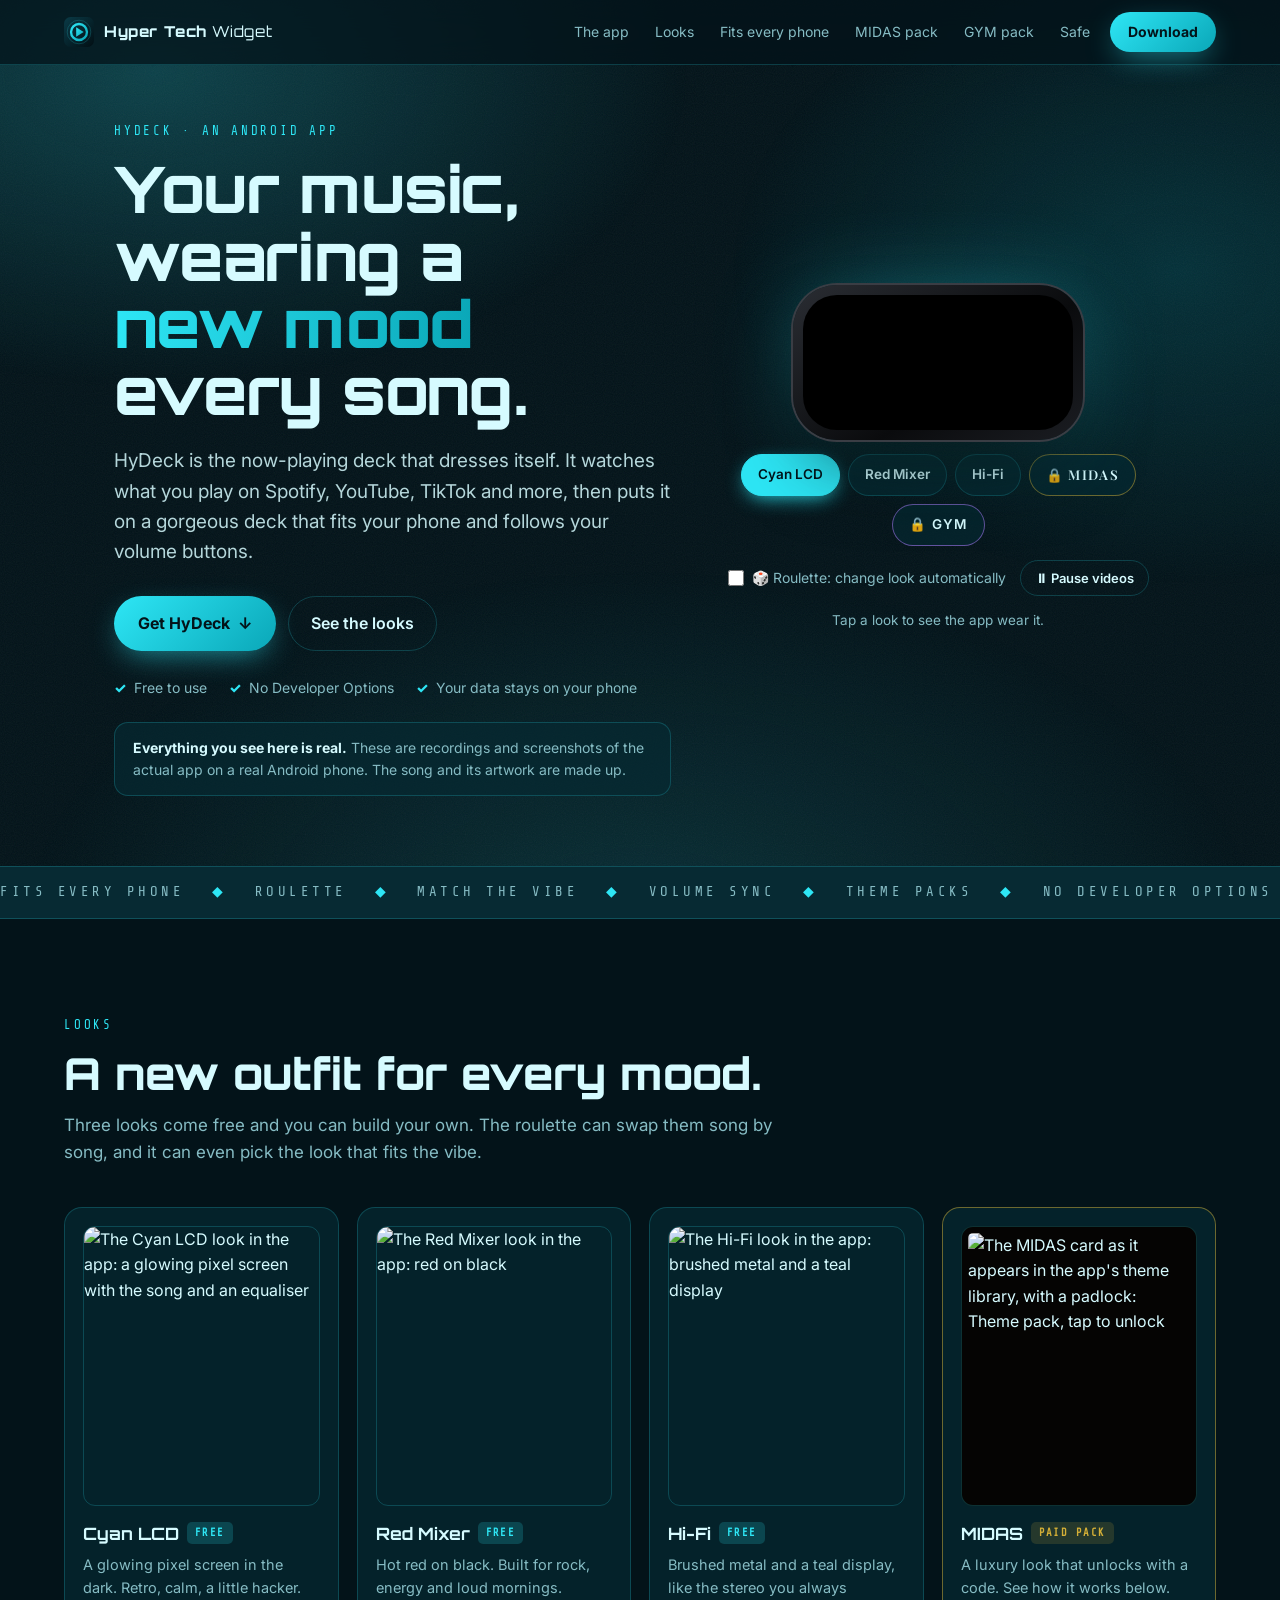
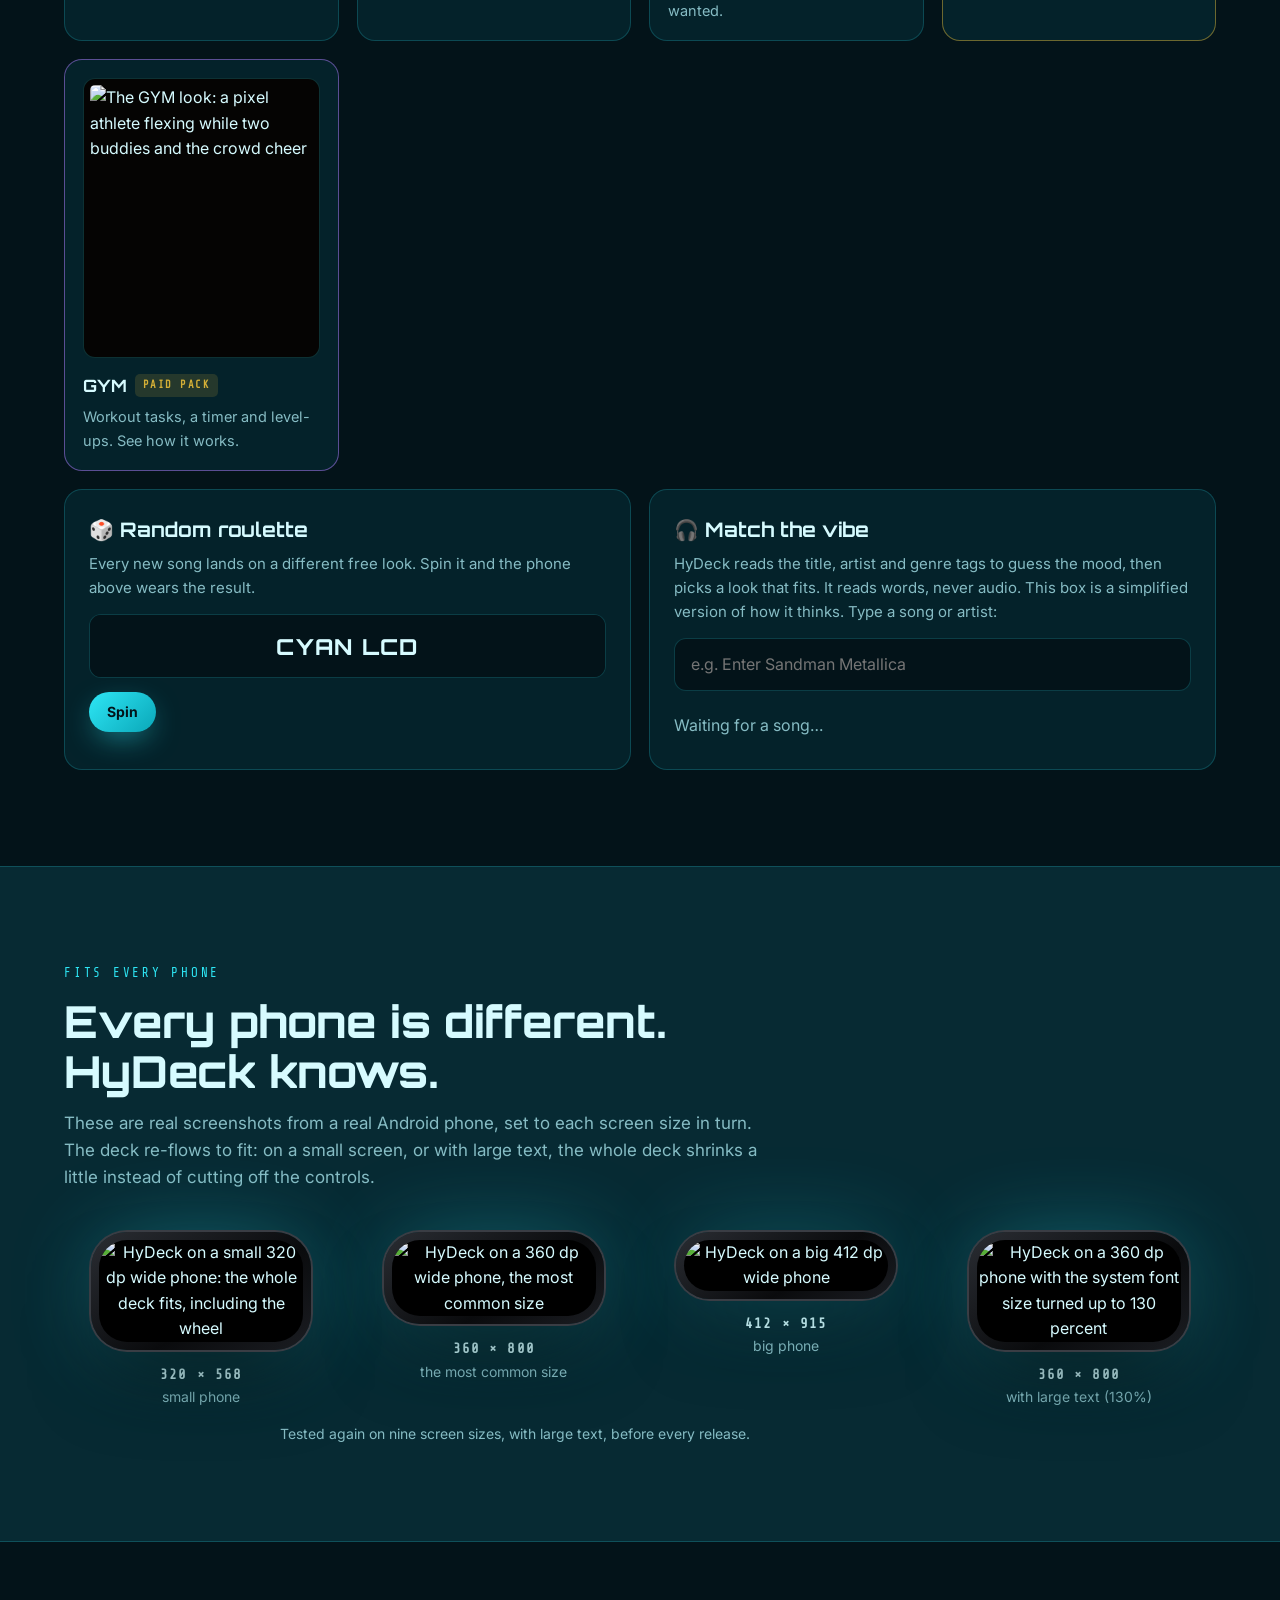
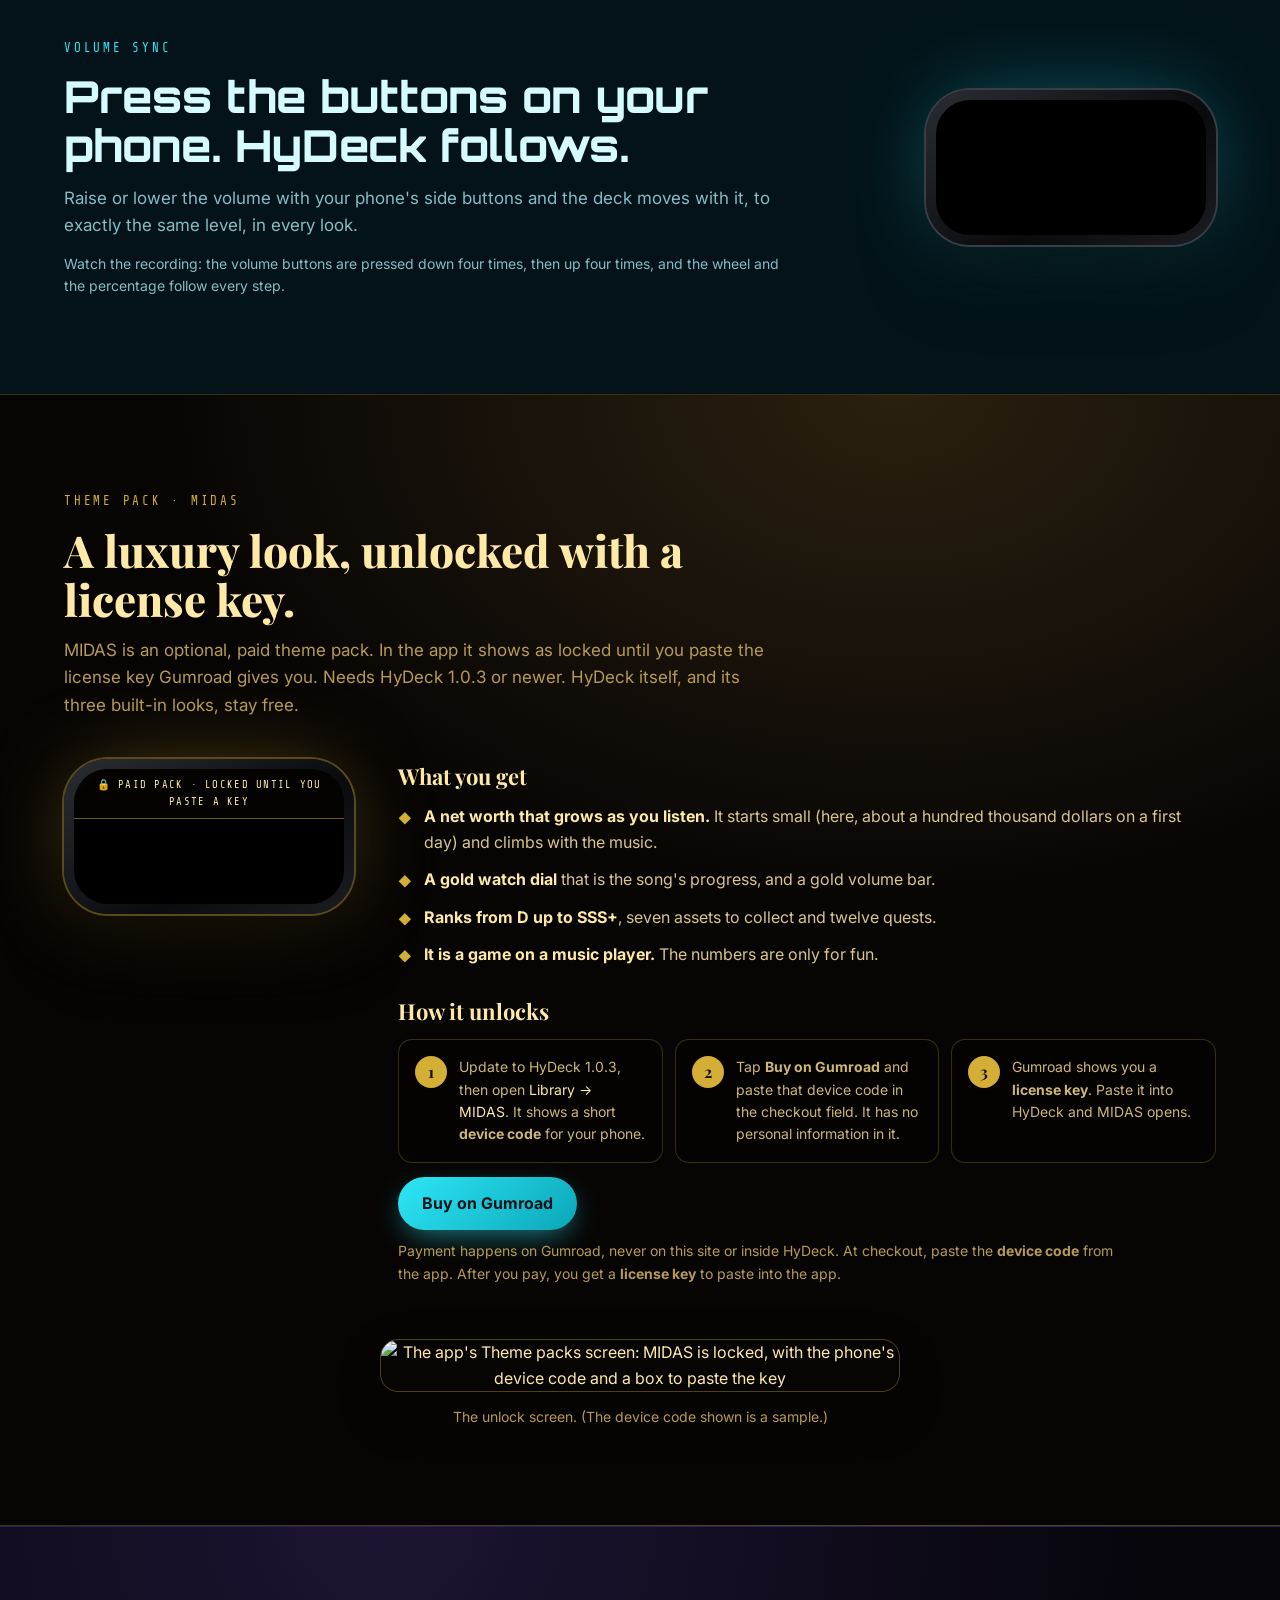
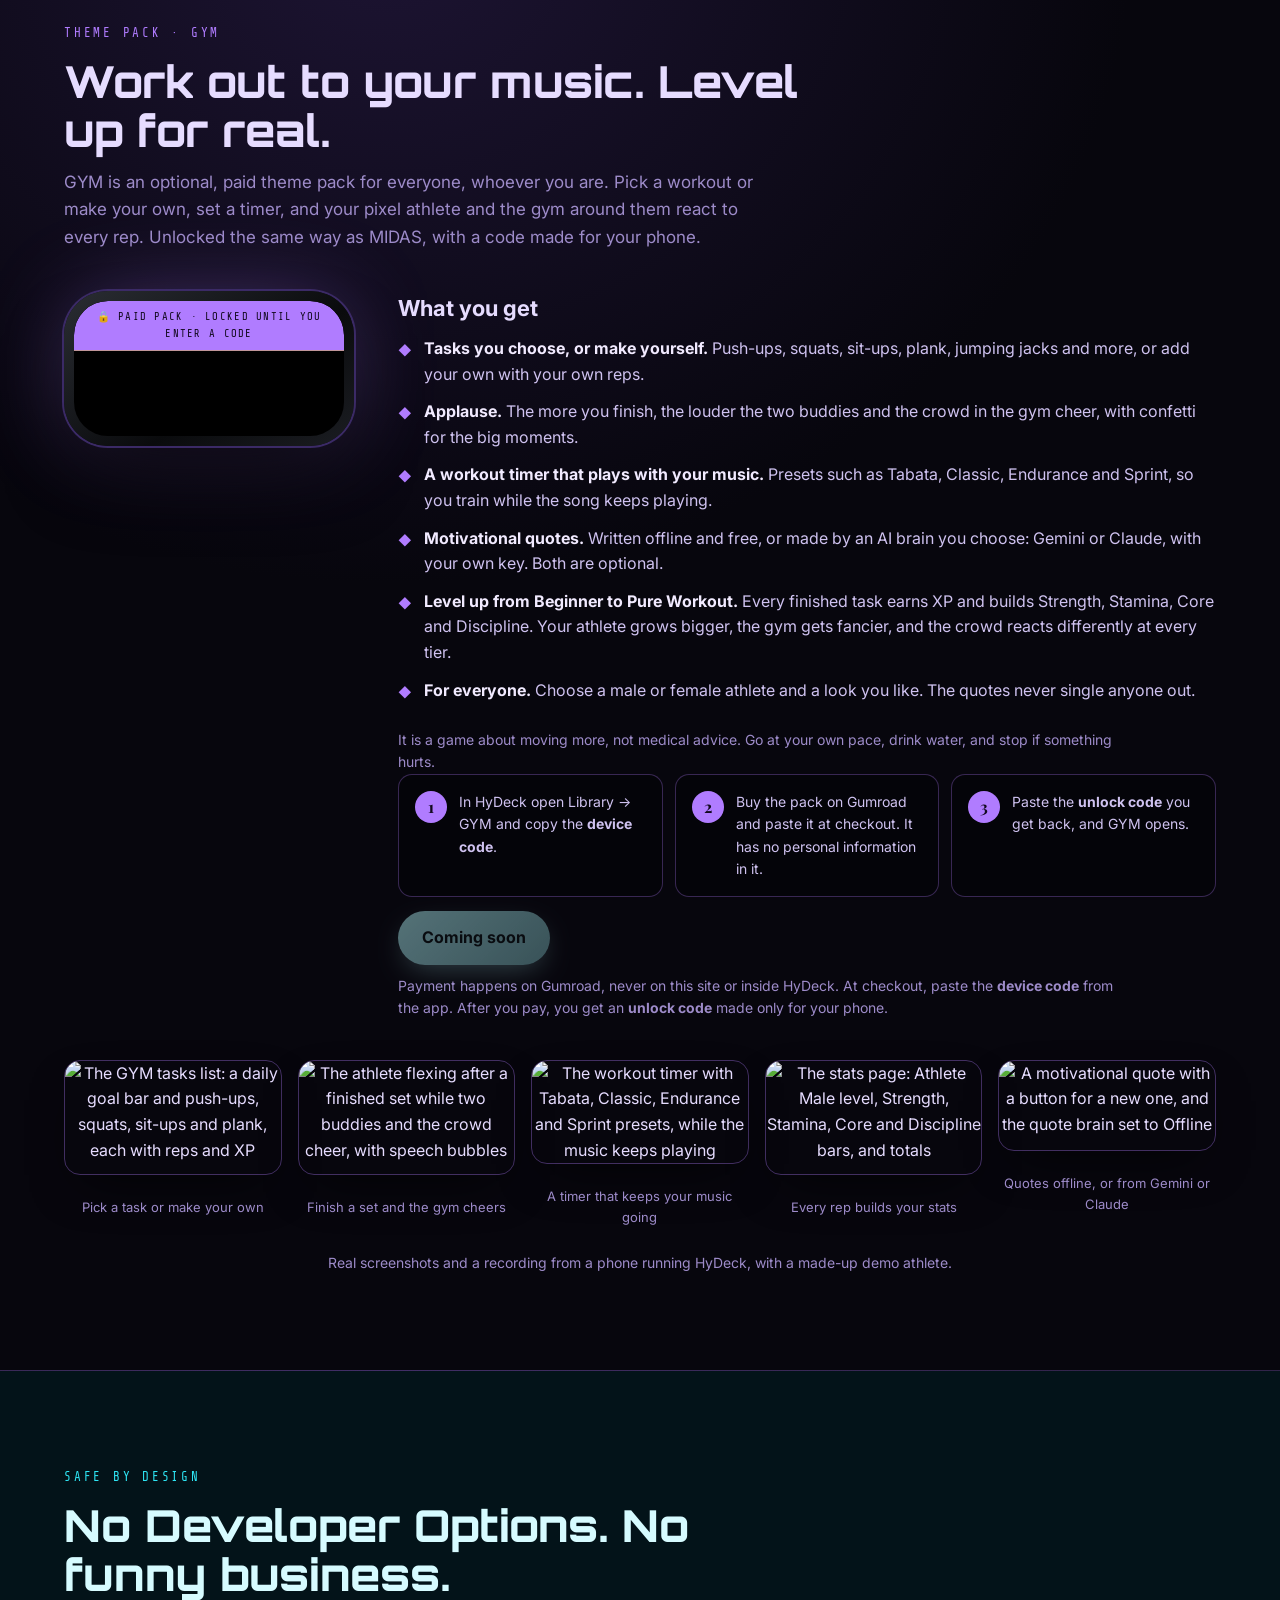
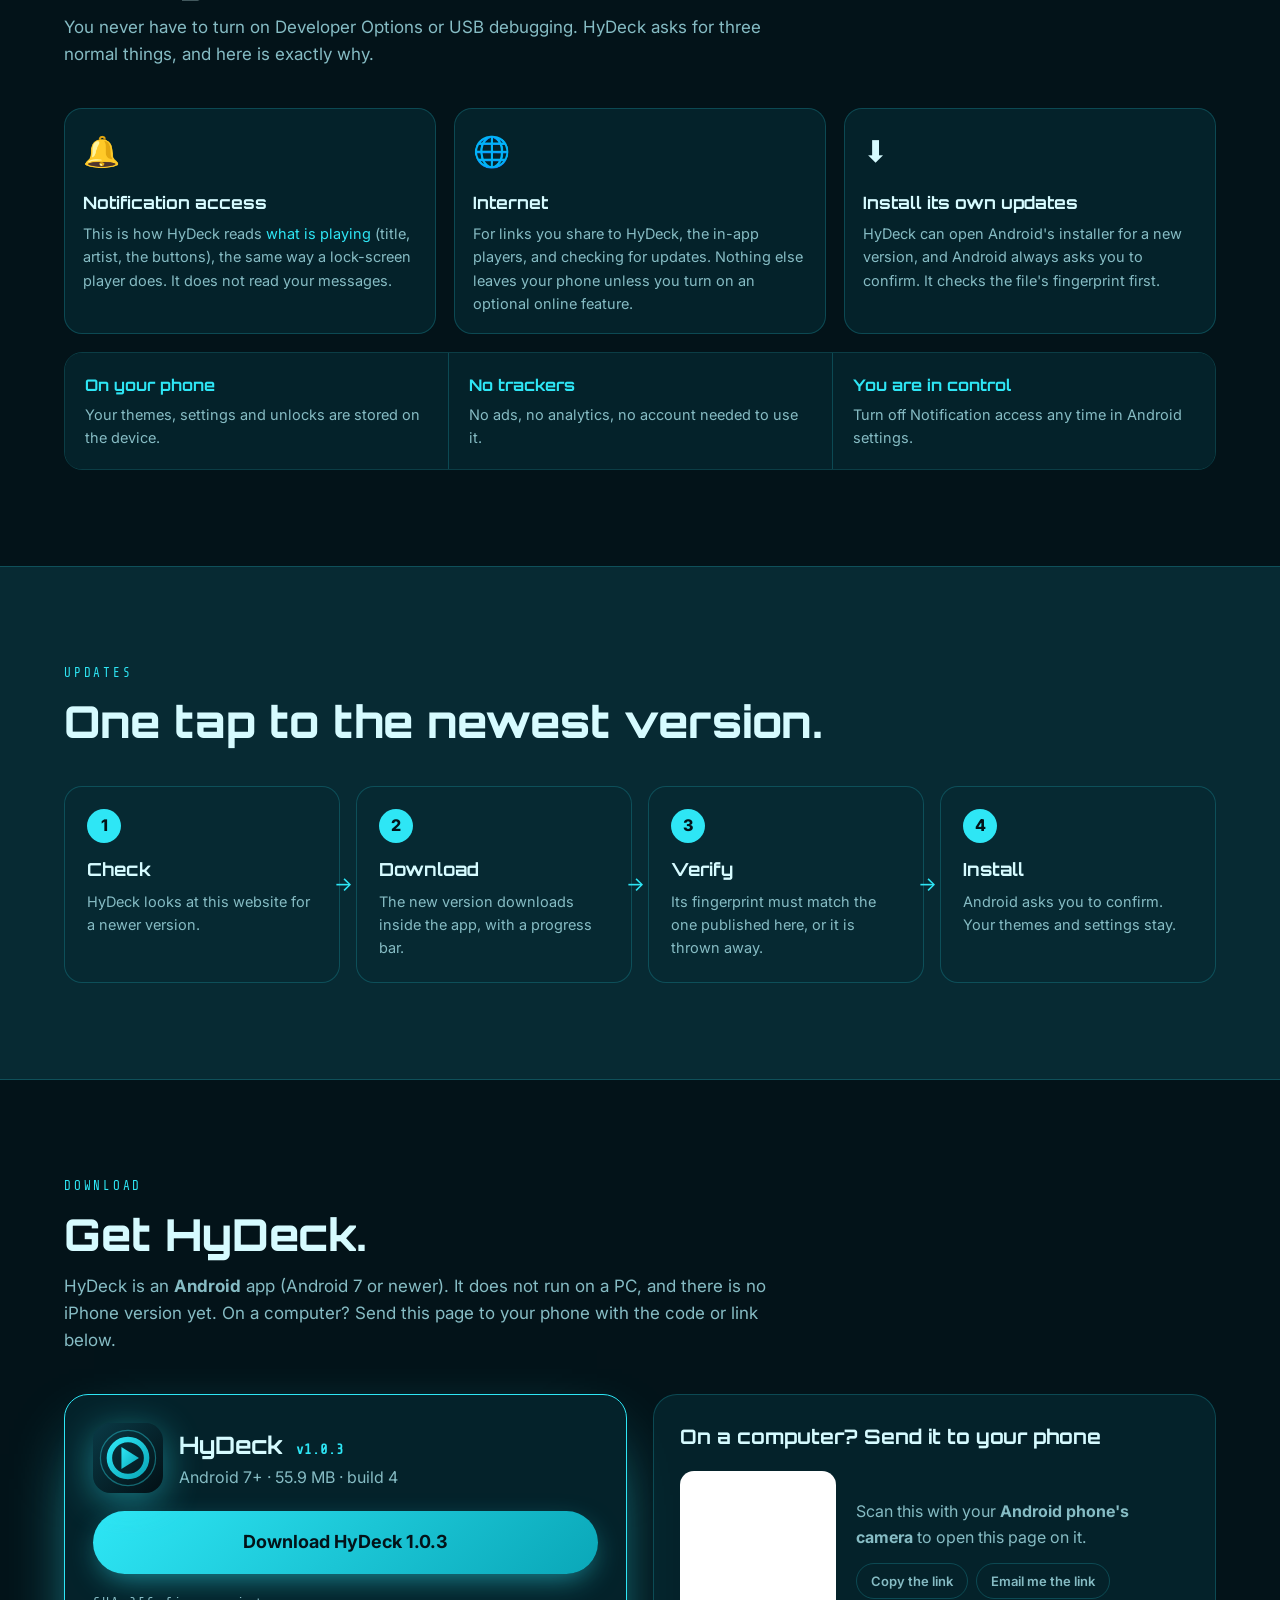
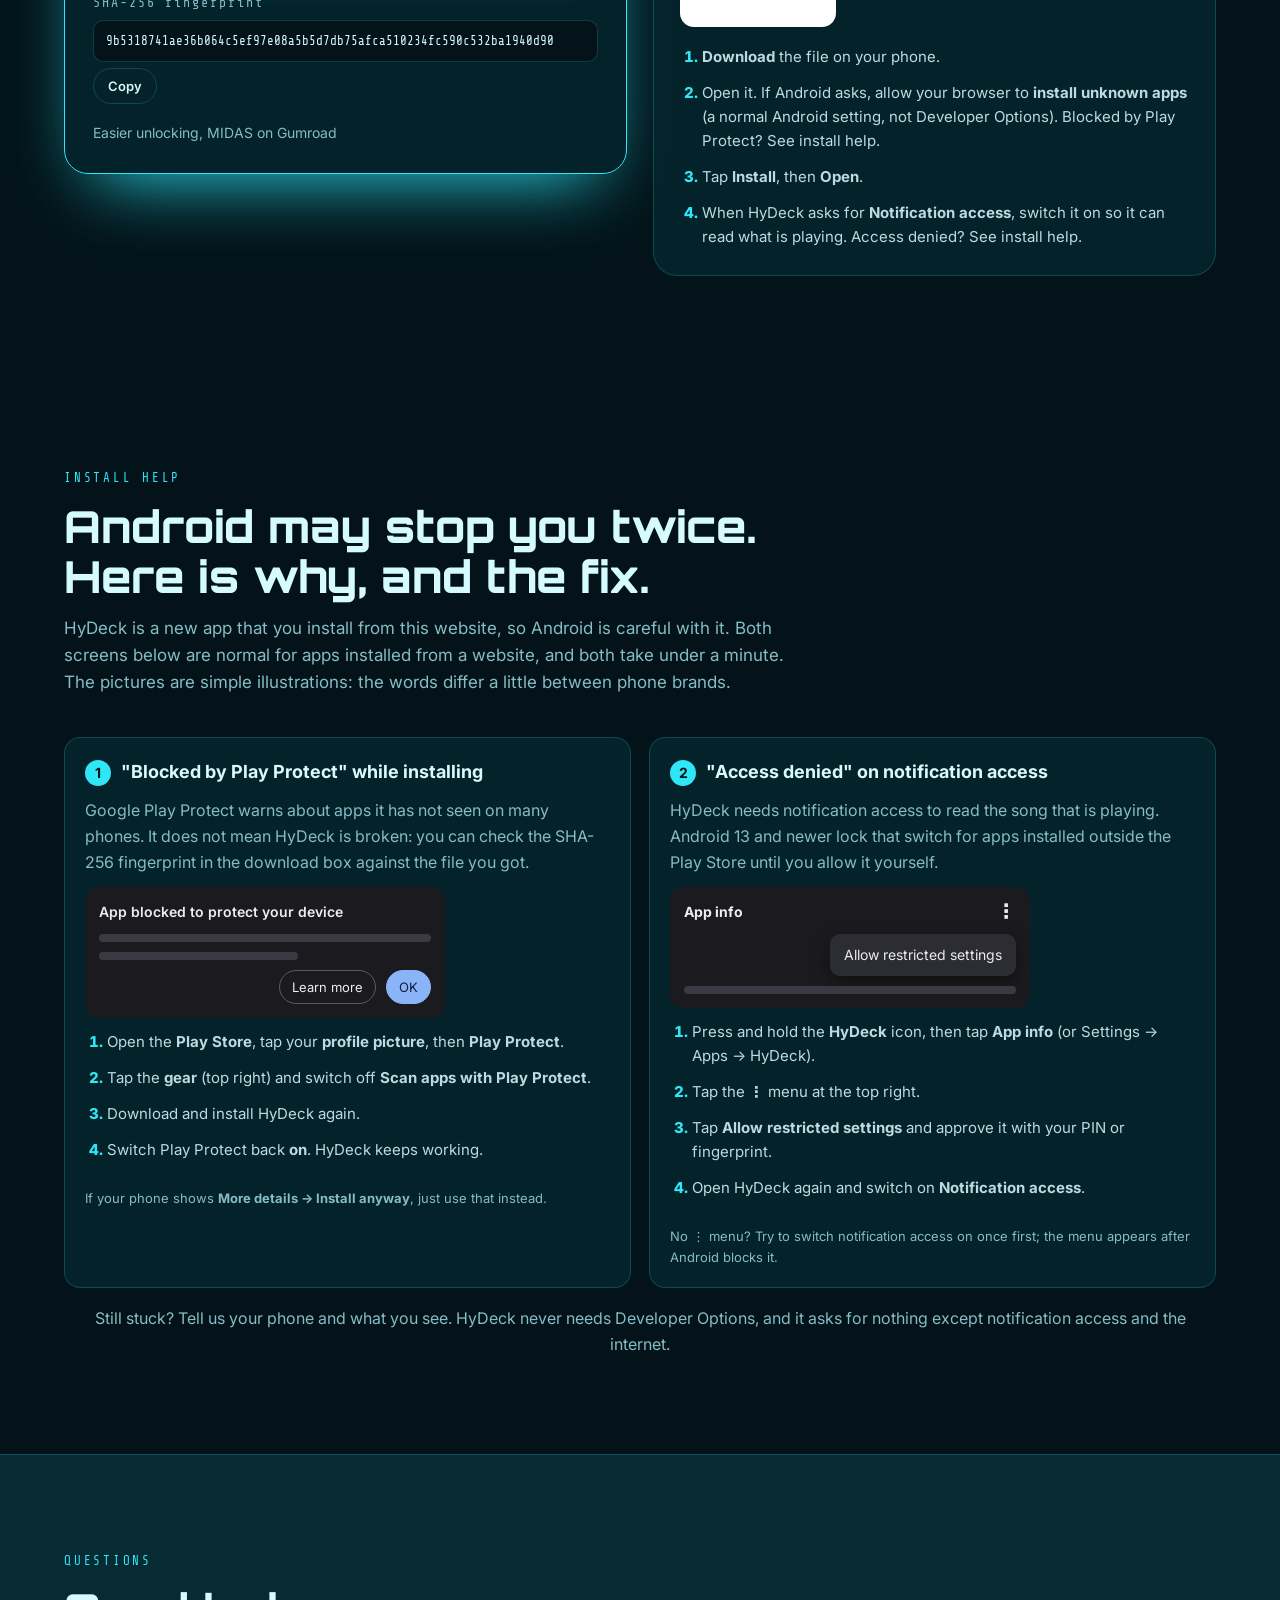
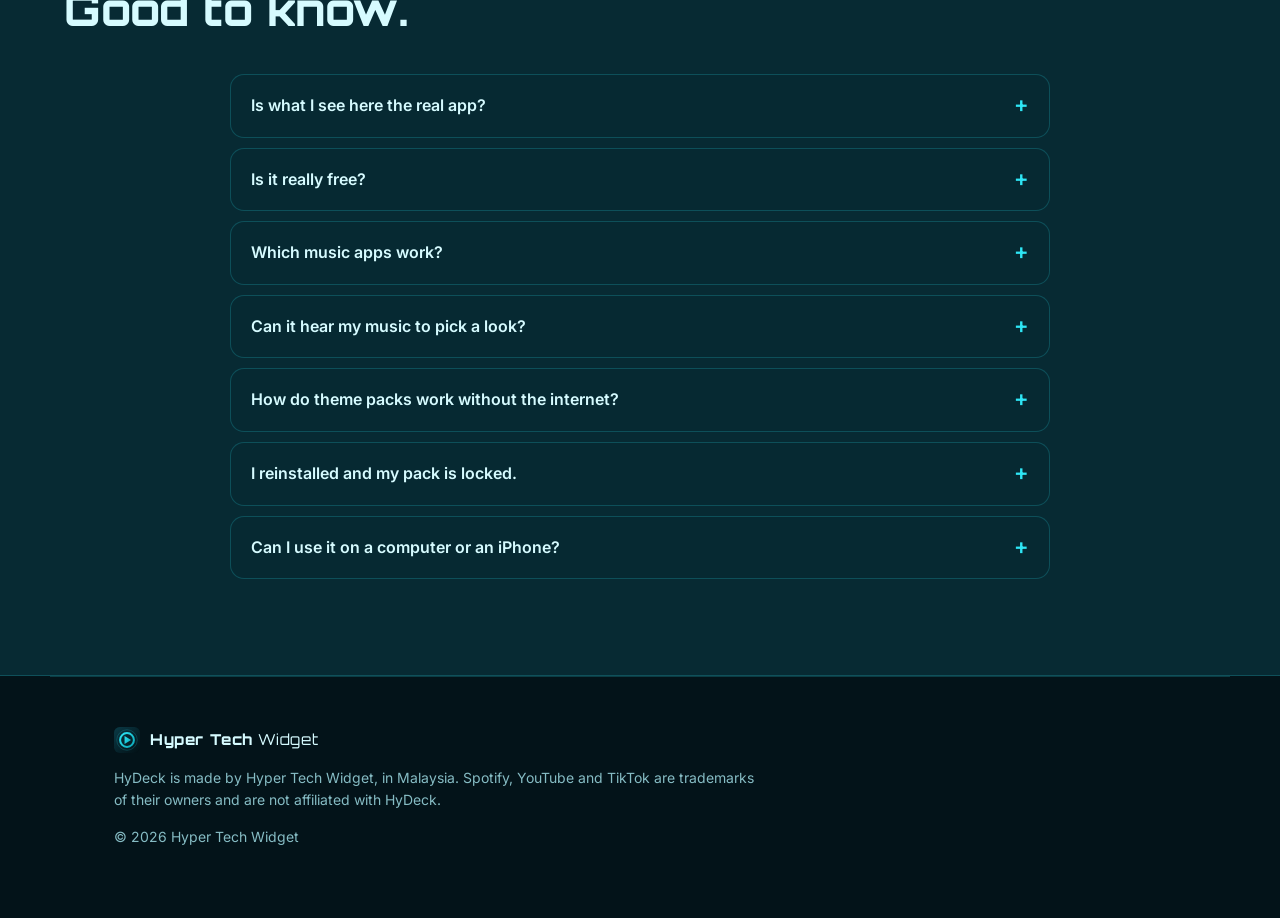
==== commit b0801d7a: "HyDeck 1.0.3: MIDAS on Gumroad with license keys" ====
--- a/index.html
+++ b/index.html
@@ -175,13 +175,13 @@
     <section class="block midas" id="midas">
       <div class="head">
         <p class="eyebrow gold">Theme pack · MIDAS</p>
-        <h2>A luxury look, unlocked with a code.</h2>
-        <p class="sub">MIDAS is an optional, paid theme pack. In the app it shows as locked until you enter an unlock code made just for your phone. HyDeck itself, and its three built-in looks, stay free.</p>
+        <h2>A luxury look, unlocked with a license key.</h2>
+        <p class="sub">MIDAS is an optional, paid theme pack. In the app it shows as locked until you paste the license key Gumroad gives you. Needs HyDeck 1.0.3 or newer. HyDeck itself, and its three built-in looks, stay free.</p>
       </div>
       <div class="midas-grid">
         <div class="device"><div class="glass">
           <video id="midasVideo" src="media/midas.mp4" poster="media/midas.png" muted loop playsinline preload="none" aria-label="Recording of the MIDAS look: marble and gold, a watch dial, a net worth that grows while music plays"></video>
-          <span class="ribbon">🔒 PAID PACK · LOCKED UNTIL YOU ENTER A CODE</span>
+          <span class="ribbon">🔒 PAID PACK · LOCKED UNTIL YOU PASTE A KEY</span>
         </div></div>
         <div class="midas-info">
           <h3>What you get</h3>
@@ -189,22 +189,22 @@
             <li><b>A net worth that grows as you listen.</b> It starts small (here, about a hundred thousand dollars on a first day) and climbs with the music.</li>
             <li><b>A gold watch dial</b> that is the song's progress, and a gold volume bar.</li>
             <li><b>Ranks from D up to SSS+</b>, seven assets to collect and twelve quests.</li>
-            <li><b>Real money is never involved.</b> It is a game on a music player.</li>
+            <li><b>It is a game on a music player.</b> The numbers are only for fun.</li>
           </ul>
           <h3>How it unlocks</h3>
           <div class="unlock">
-            <div class="step"><b>1</b><p>In HyDeck open <em>Library → MIDAS</em>. It shows a short <b>device code</b> for your phone.</p></div>
-            <div class="step"><b>2</b><p>Buy the pack on Gumroad and paste that code at checkout. It has no personal information in it.</p></div>
-            <div class="step"><b>3</b><p>You get an <b>unlock code</b> made only for your phone. Paste it in and MIDAS opens.</p></div>
+            <div class="step"><b>1</b><p>Update to HyDeck 1.0.3, then open <em>Library → MIDAS</em>. It shows a short <b>device code</b> for your phone.</p></div>
+            <div class="step"><b>2</b><p>Tap <b>Buy on Gumroad</b> and paste that device code in the checkout field. It has no personal information in it.</p></div>
+            <div class="step"><b>3</b><p>Gumroad shows you a <b>license key</b>. Paste it into HyDeck and MIDAS opens.</p></div>
           </div>
           <div class="buy" data-pack="midas">
-            <a class="cta disabled" data-buy="midas" href="#midas" aria-disabled="true">Coming soon</a>
-            <p class="fine">Payment happens on Gumroad, never on this site or inside HyDeck. At checkout, paste the <b>device code</b> from the app. After you pay, you get an <b>unlock code</b> made only for your phone.</p>
+            <a class="cta" data-buy="midas" href="https://mrvenkham.gumroad.com/l/hydeck-midas" target="_blank" rel="noopener">Buy on Gumroad</a>
+            <p class="fine">Payment happens on Gumroad, never on this site or inside HyDeck. At checkout, paste the <b>device code</b> from the app. After you pay, you get a <b>license key</b> to paste into the app.</p>
           </div>
         </div>
         <figure class="pack-shot">
-          <img src="media/pack-sheet.png" alt="The app's Theme packs screen: MIDAS is locked, with the phone's device code and a box to paste the unlock code" loading="lazy">
-          <figcaption>The real unlock screen. (The device code shown is a sample.)</figcaption>
+          <img src="media/pack-sheet.png" alt="The app's Theme packs screen: MIDAS is locked, with the phone's device code and a box to paste the key" loading="lazy">
+          <figcaption>The unlock screen. (The device code shown is a sample.)</figcaption>
         </figure>
       </div>
     </section>
@@ -383,11 +383,11 @@
       <div class="head"><p class="eyebrow">Questions</p><h2>Good to know.</h2></div>
       <div class="faq">
         <details><summary>Is what I see here the real app?</summary><p>Yes. Every look on this page is a real screenshot or recording of the app running on a real Android phone. The only made-up things are the demo song and its artwork, so no real music is shown. The one extra is the "match the vibe" box, a simplified version of the idea.</p></details>
-        <details><summary>Is it really free?</summary><p>Yes. HyDeck and its three built-in looks are free. Extra theme packs, like MIDAS and GYM, are optional and paid, and they are locked until you enter an unlock code.</p></details>
+        <details><summary>Is it really free?</summary><p>Yes. HyDeck and its three built-in looks are free. Extra theme packs, like MIDAS and GYM, are optional and paid, and they stay locked until you unlock them with a key.</p></details>
         <details><summary>Which music apps work?</summary><p>Anything that shows a now-playing card on your phone: Spotify, YouTube Music, YouTube, TikTok and more. One note: YouTube Music only keeps playing in the background with YouTube Music Premium. That is YouTube's rule, not HyDeck's, so without Premium the deck follows it only while the YouTube Music app stays open. You can also share a YouTube or TikTok link to HyDeck to watch it in the in-app player.</p></details>
         <details><summary>Can it hear my music to pick a look?</summary><p>No, it can't hear audio. "Match the vibe" reads the song title, artist and genre tags, and guesses the mood from the words.</p></details>
         <details><summary>How do theme packs work without the internet?</summary><p>Each pack unlocks with a code made only for your phone. It is checked on the phone itself, so it works offline.</p></details>
-        <details><summary>I reinstalled and my pack is locked.</summary><p>A reinstall makes a new device code. Send us the new one and we will make you a new unlock code.</p></details>
+        <details><summary>I reinstalled and my pack is locked.</summary><p>A reinstall makes a new device code. Open the pack in the app and paste your Gumroad license key again; if it will not open, contact us with your Gumroad receipt.</p></details>
         <details><summary>Can I use it on a computer or an iPhone?</summary><p>Not yet. HyDeck is for Android phones. This website works on any computer, phone or tablet so everyone can see what it is.</p></details>
       </div>
     </section>
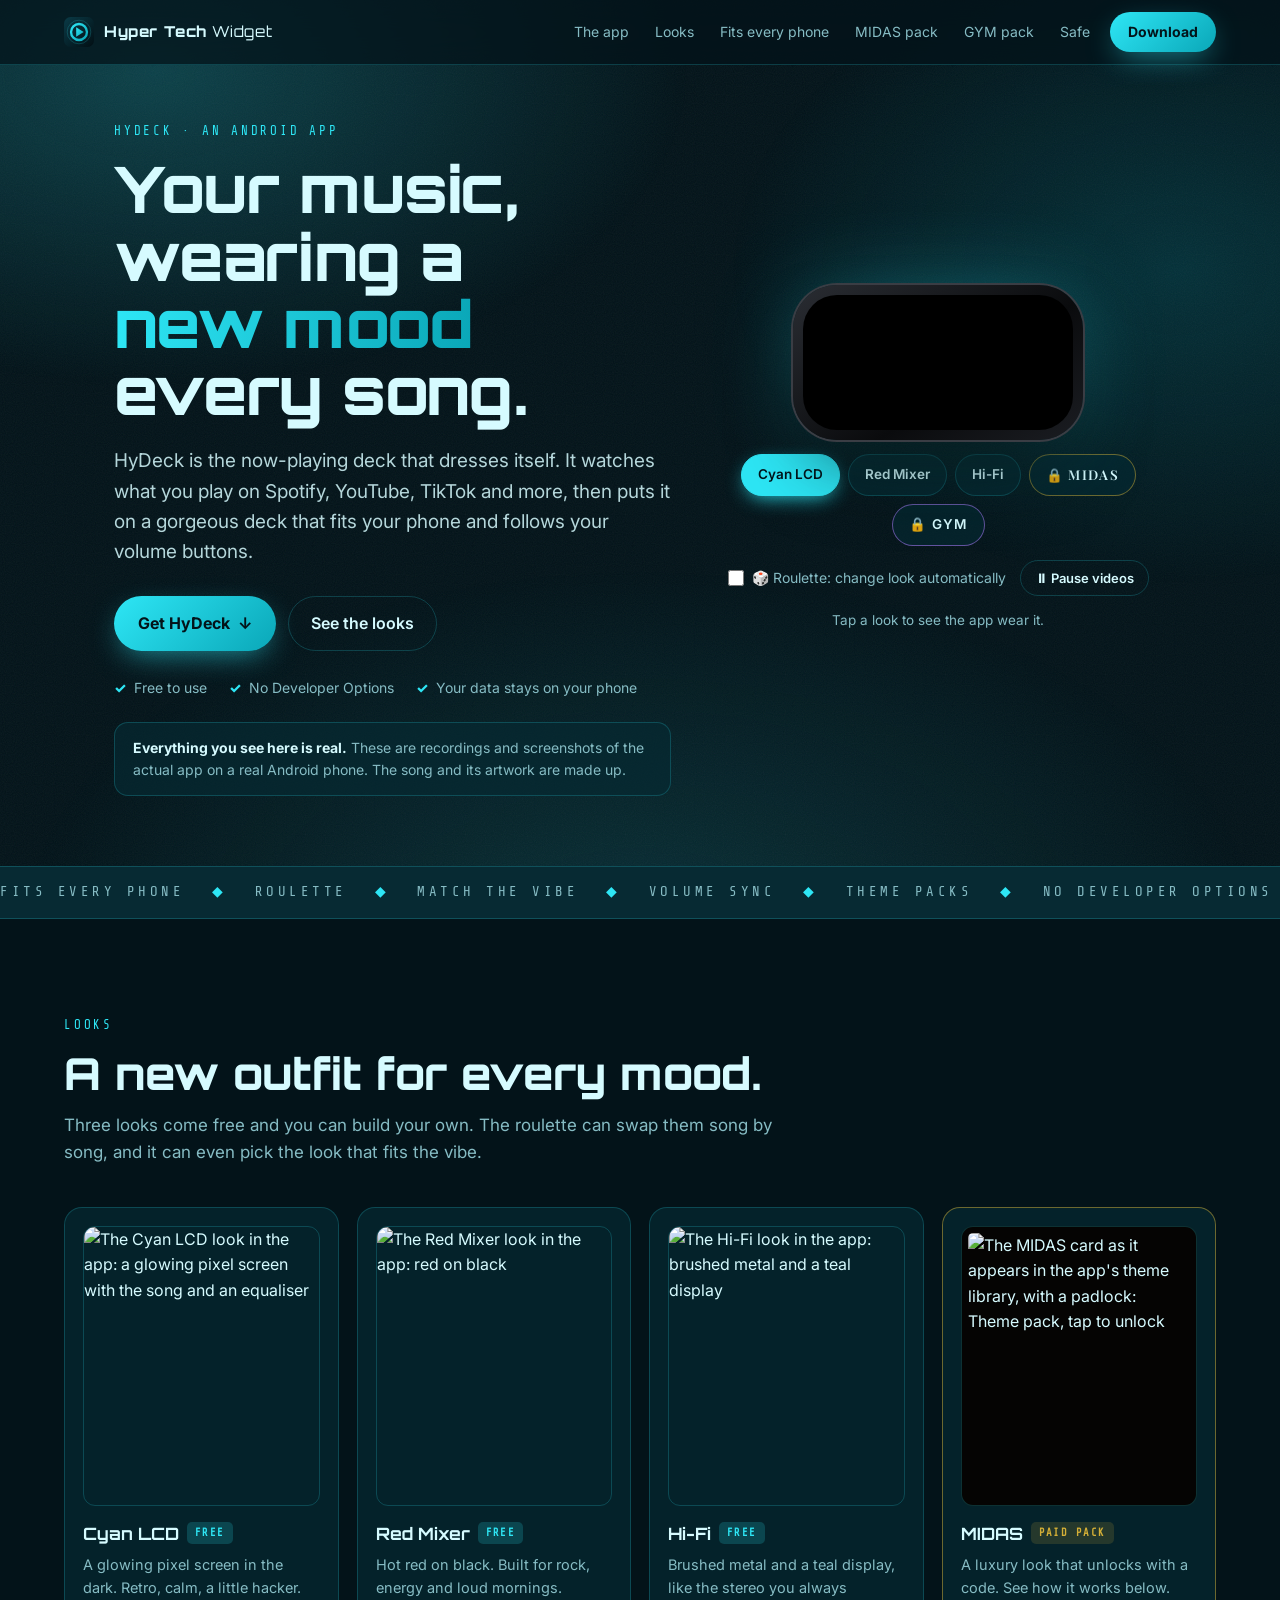
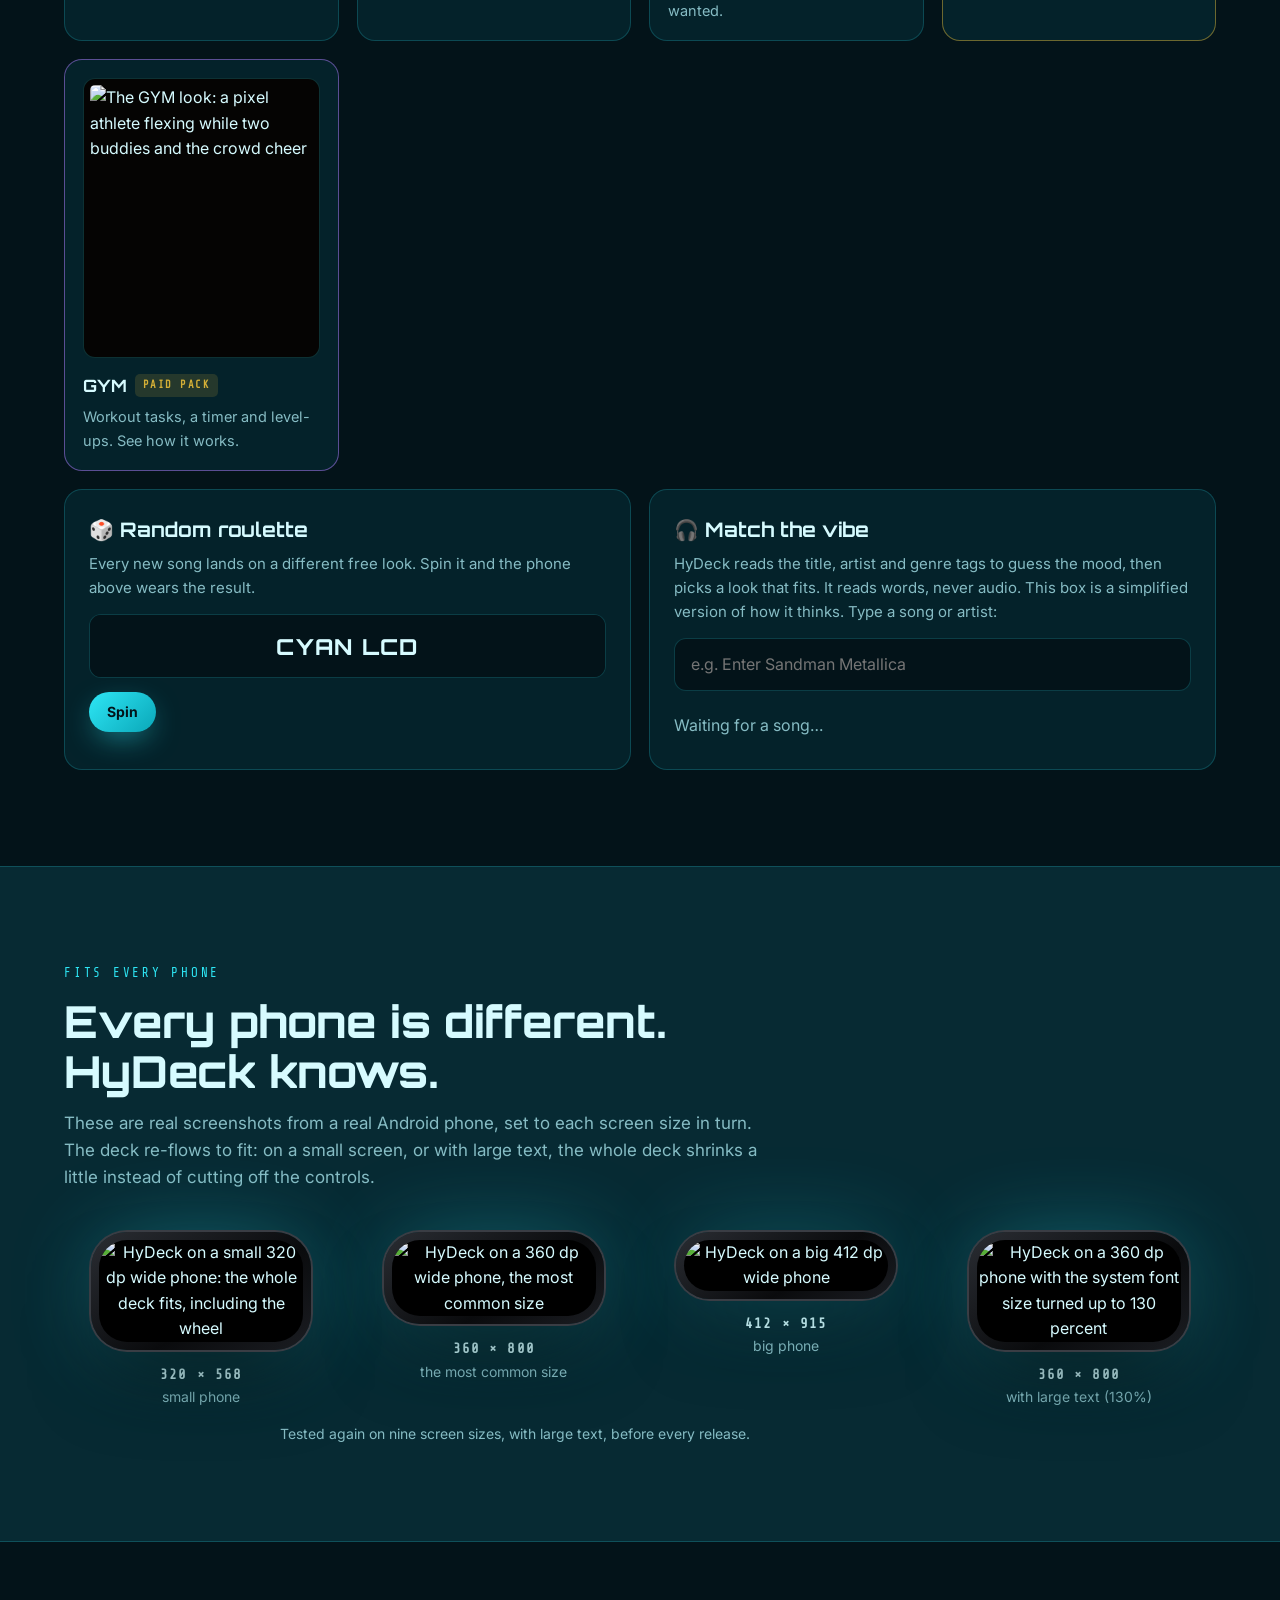
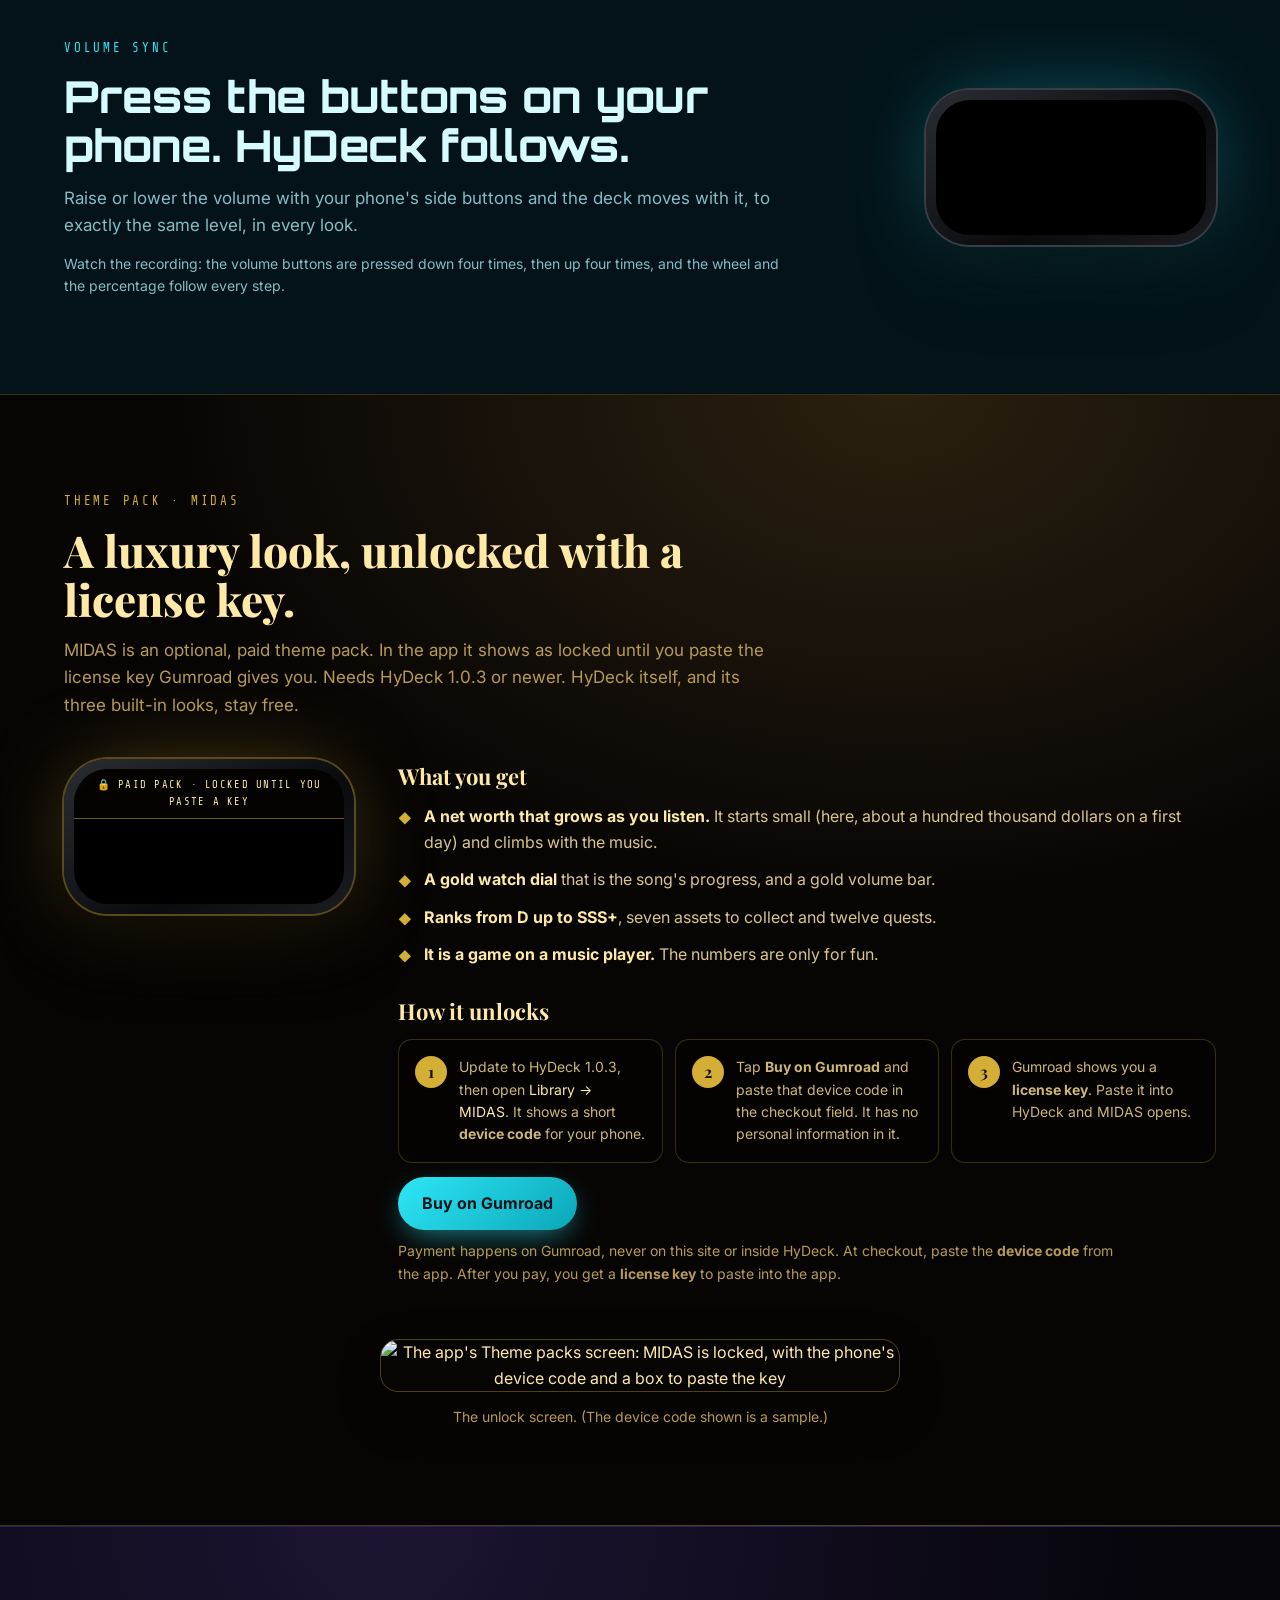
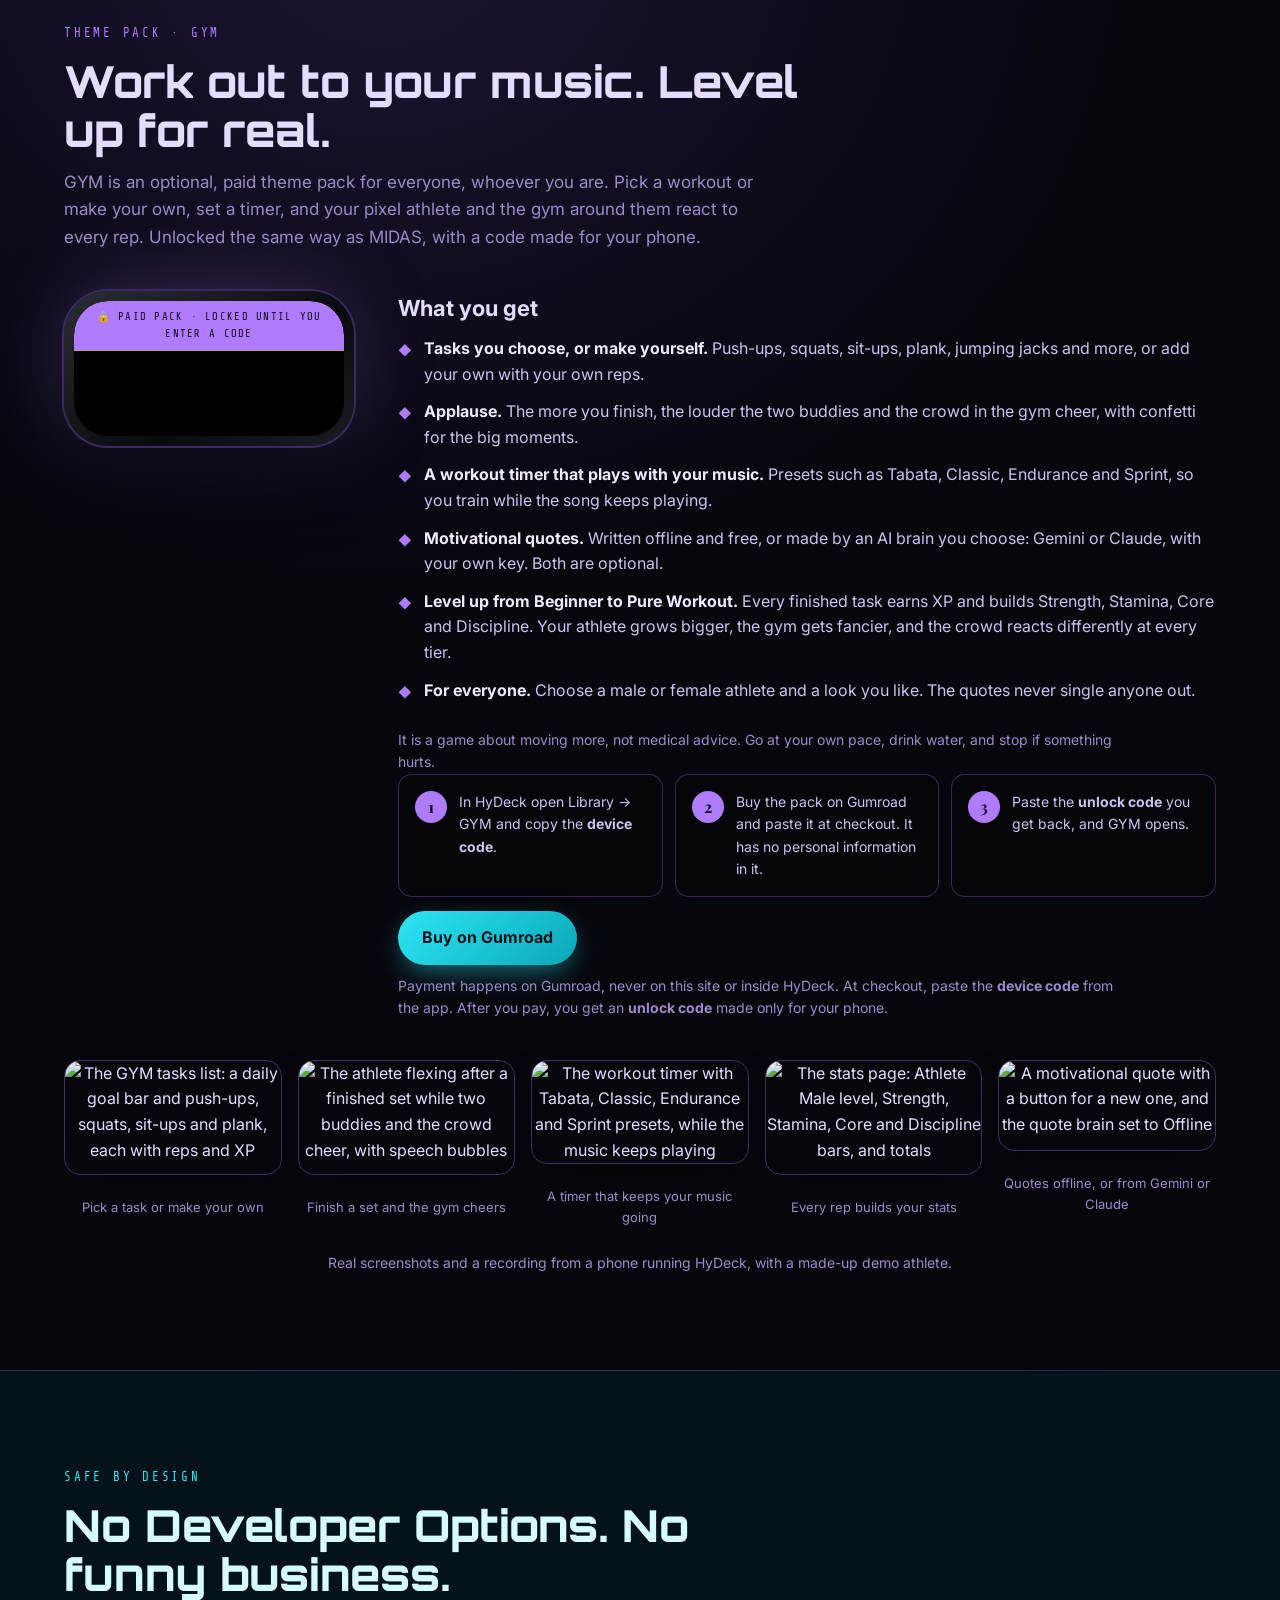
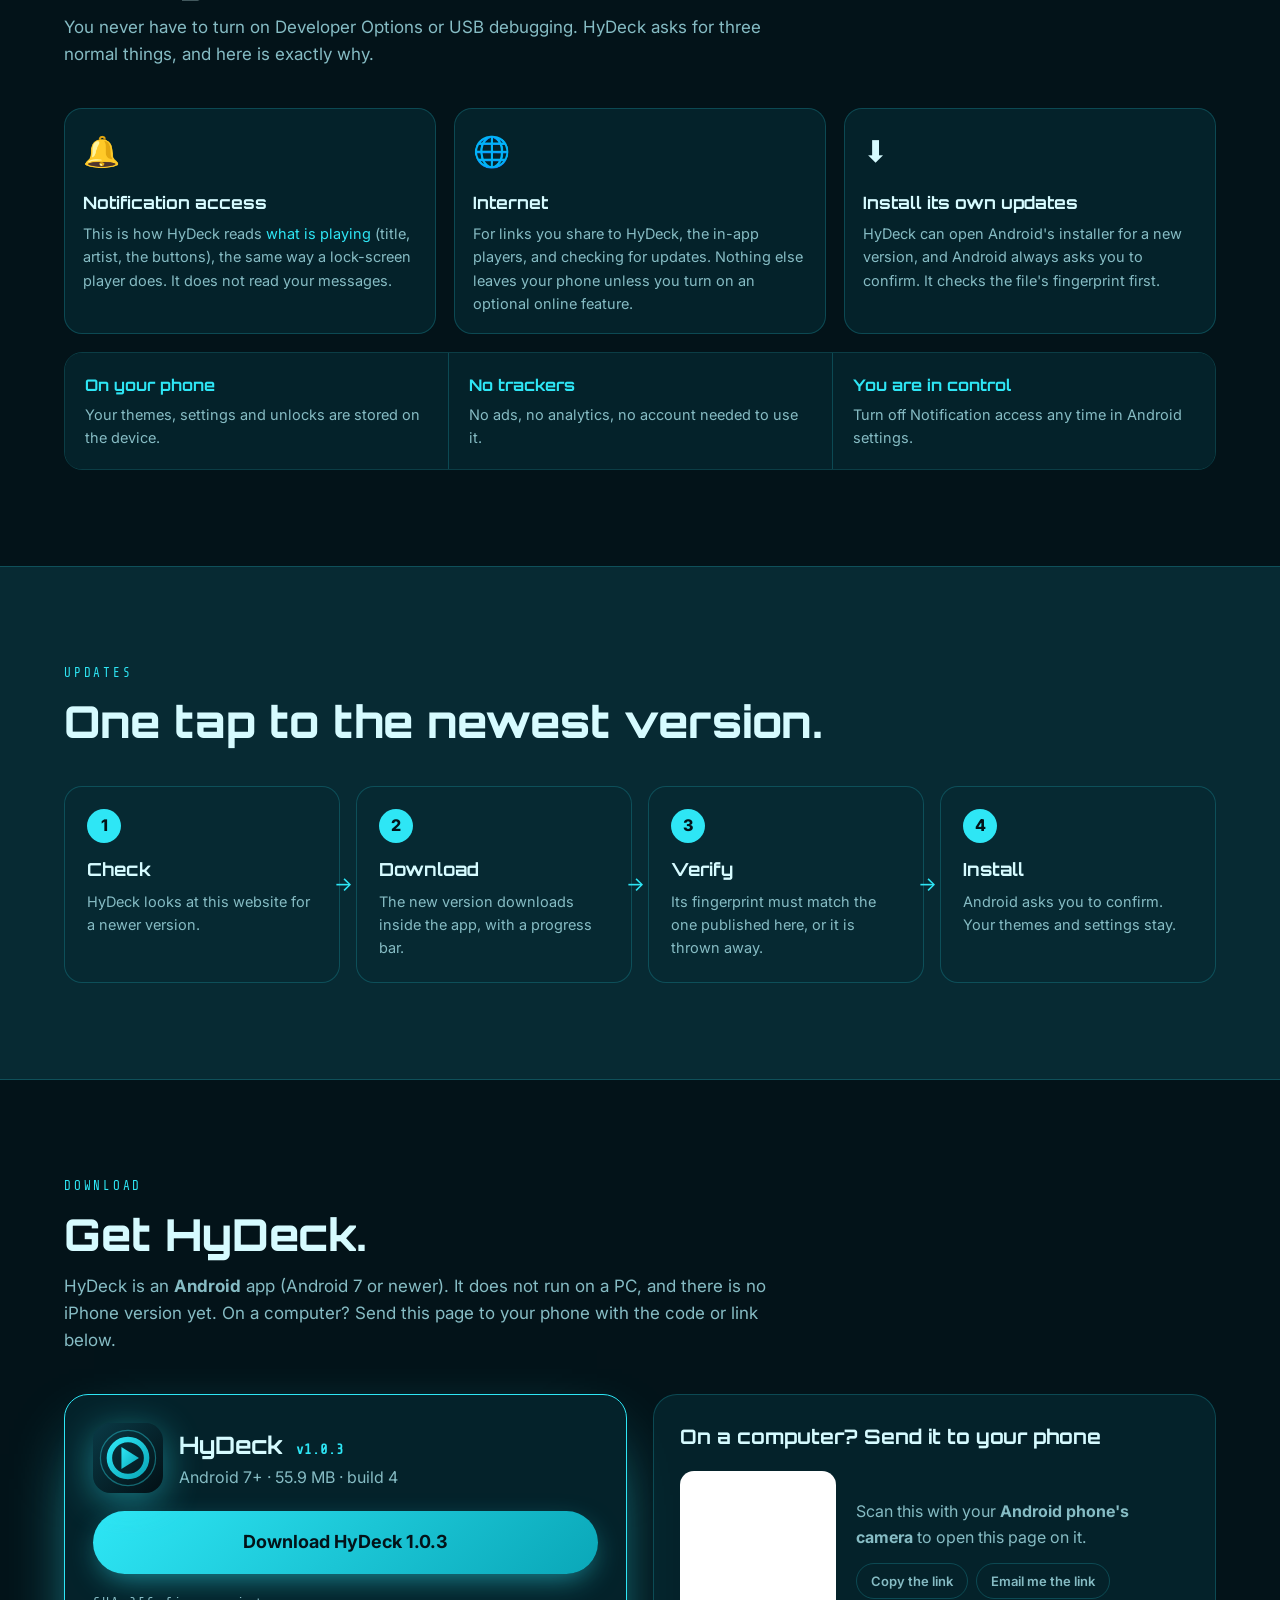
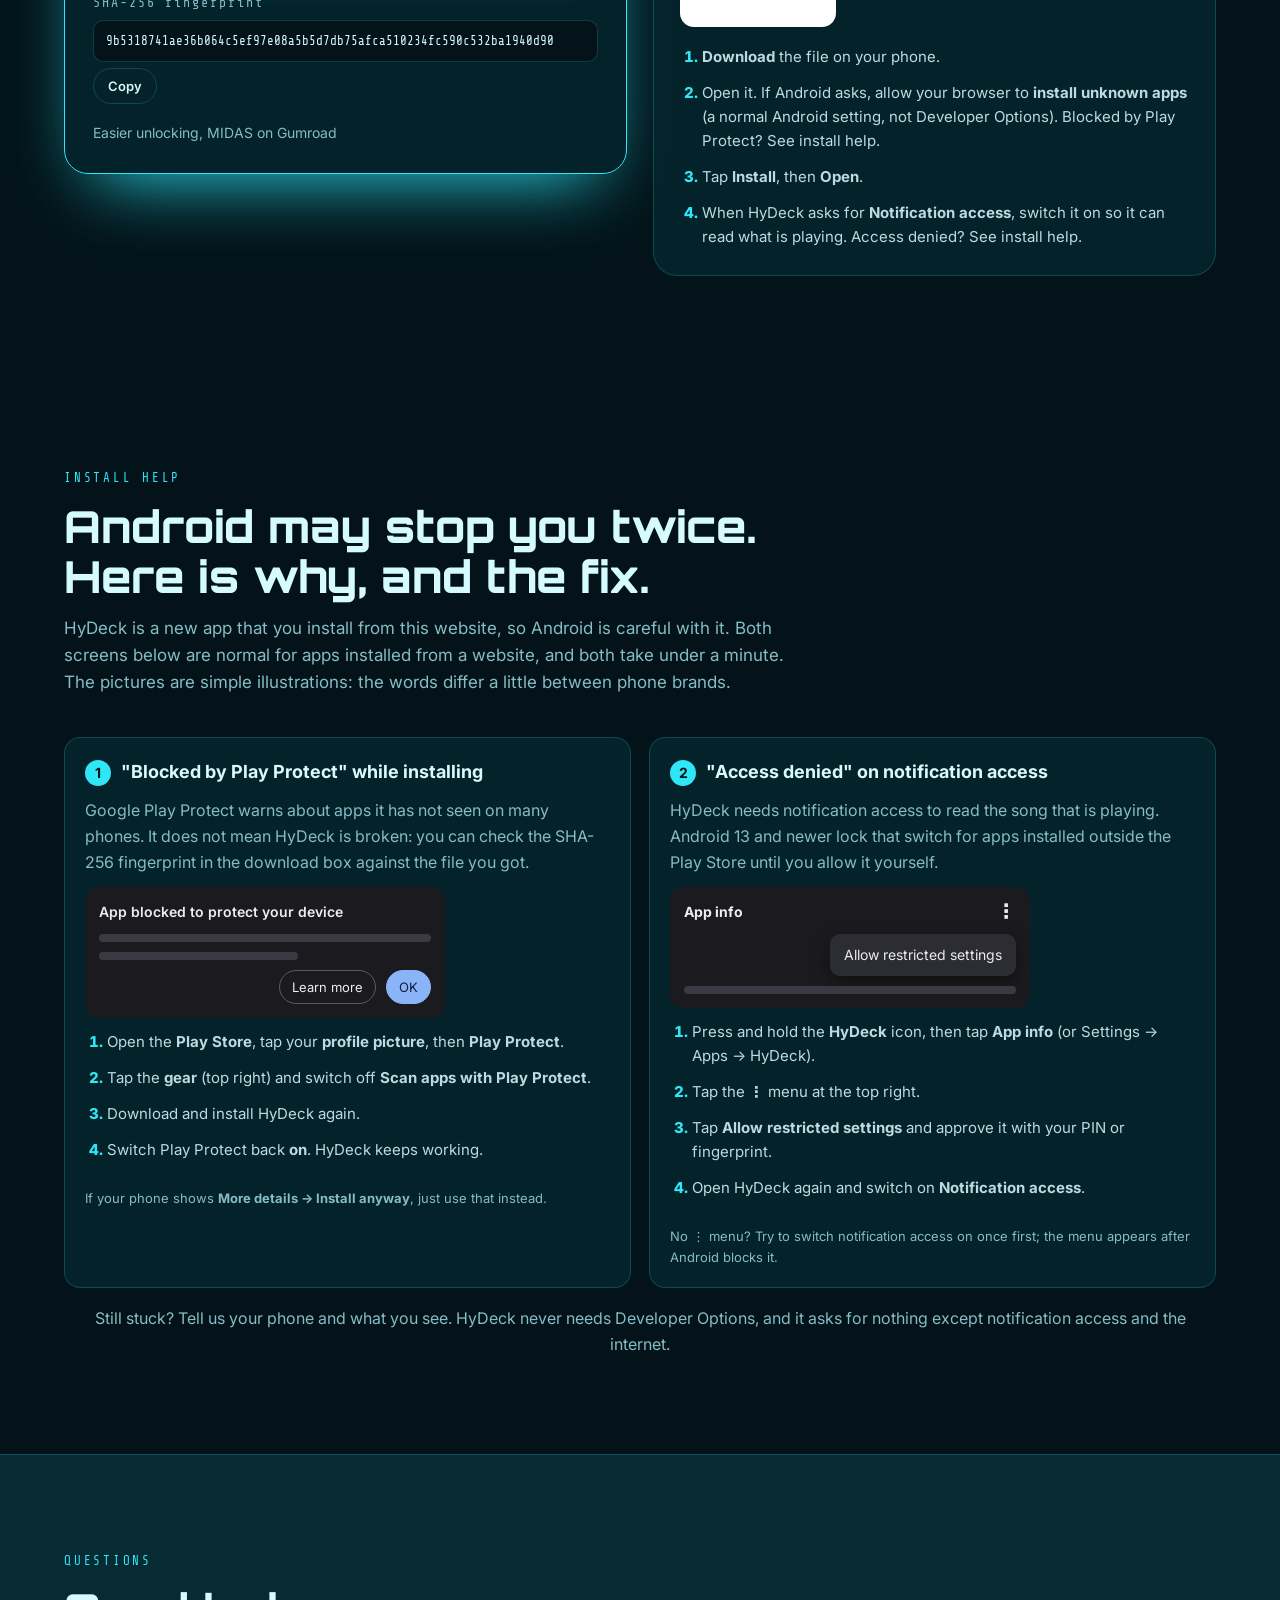
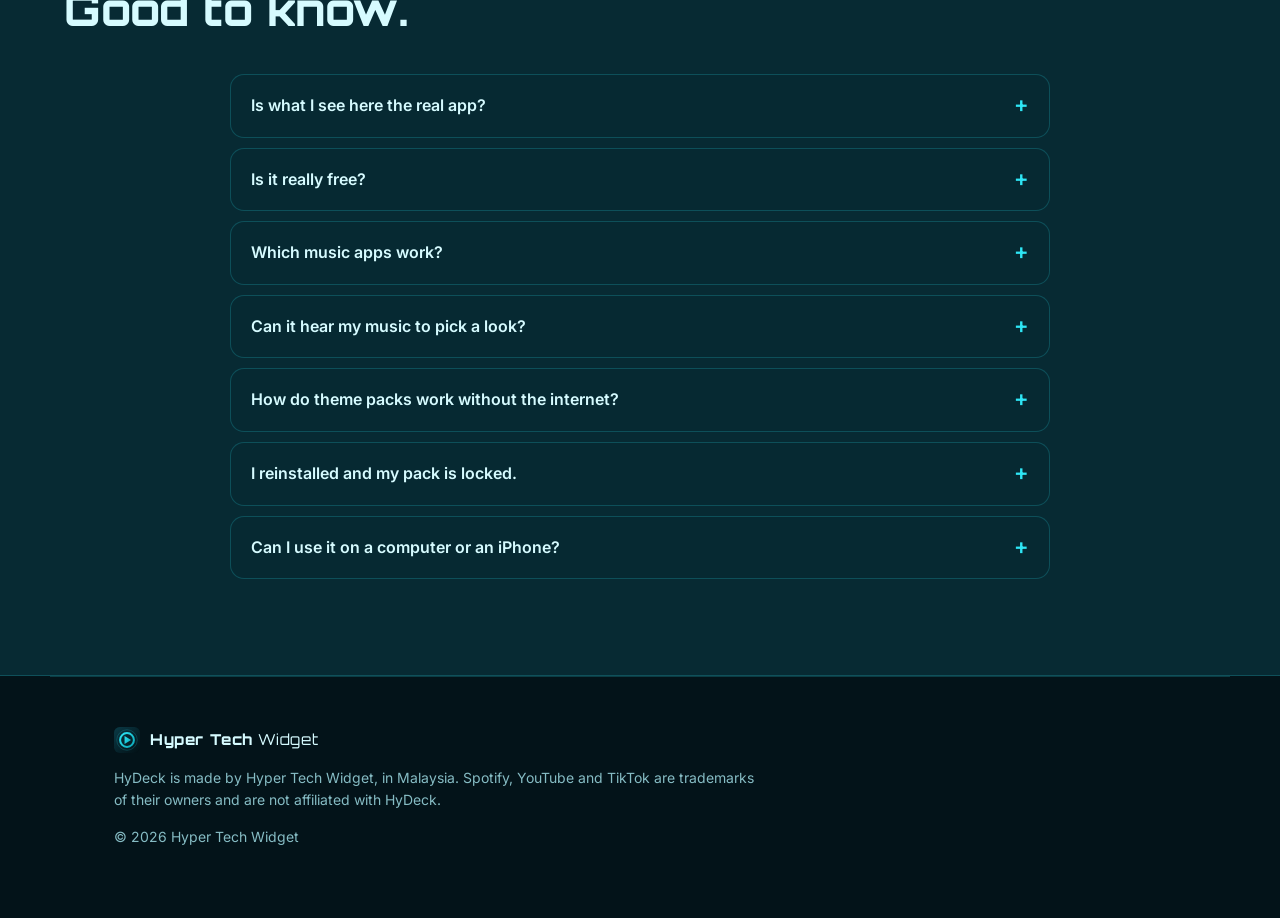
==== commit 9cab415c: "GYM pack: Buy on Gumroad button" ====
--- a/index.html
+++ b/index.html
@@ -237,7 +237,7 @@
             <div class="step"><b>3</b><p>Paste the <b>unlock code</b> you get back, and GYM opens.</p></div>
           </div>
           <div class="buy" data-pack="gym">
-            <a class="cta disabled" data-buy="gym" href="#gym" aria-disabled="true">Coming soon</a>
+            <a class="cta" data-buy="gym" href="https://mrvenkham.gumroad.com/l/hydeck-gym" target="_blank" rel="noopener">Buy on Gumroad</a>
             <p class="fine">Payment happens on Gumroad, never on this site or inside HyDeck. At checkout, paste the <b>device code</b> from the app. After you pay, you get an <b>unlock code</b> made only for your phone.</p>
           </div>
         </div>
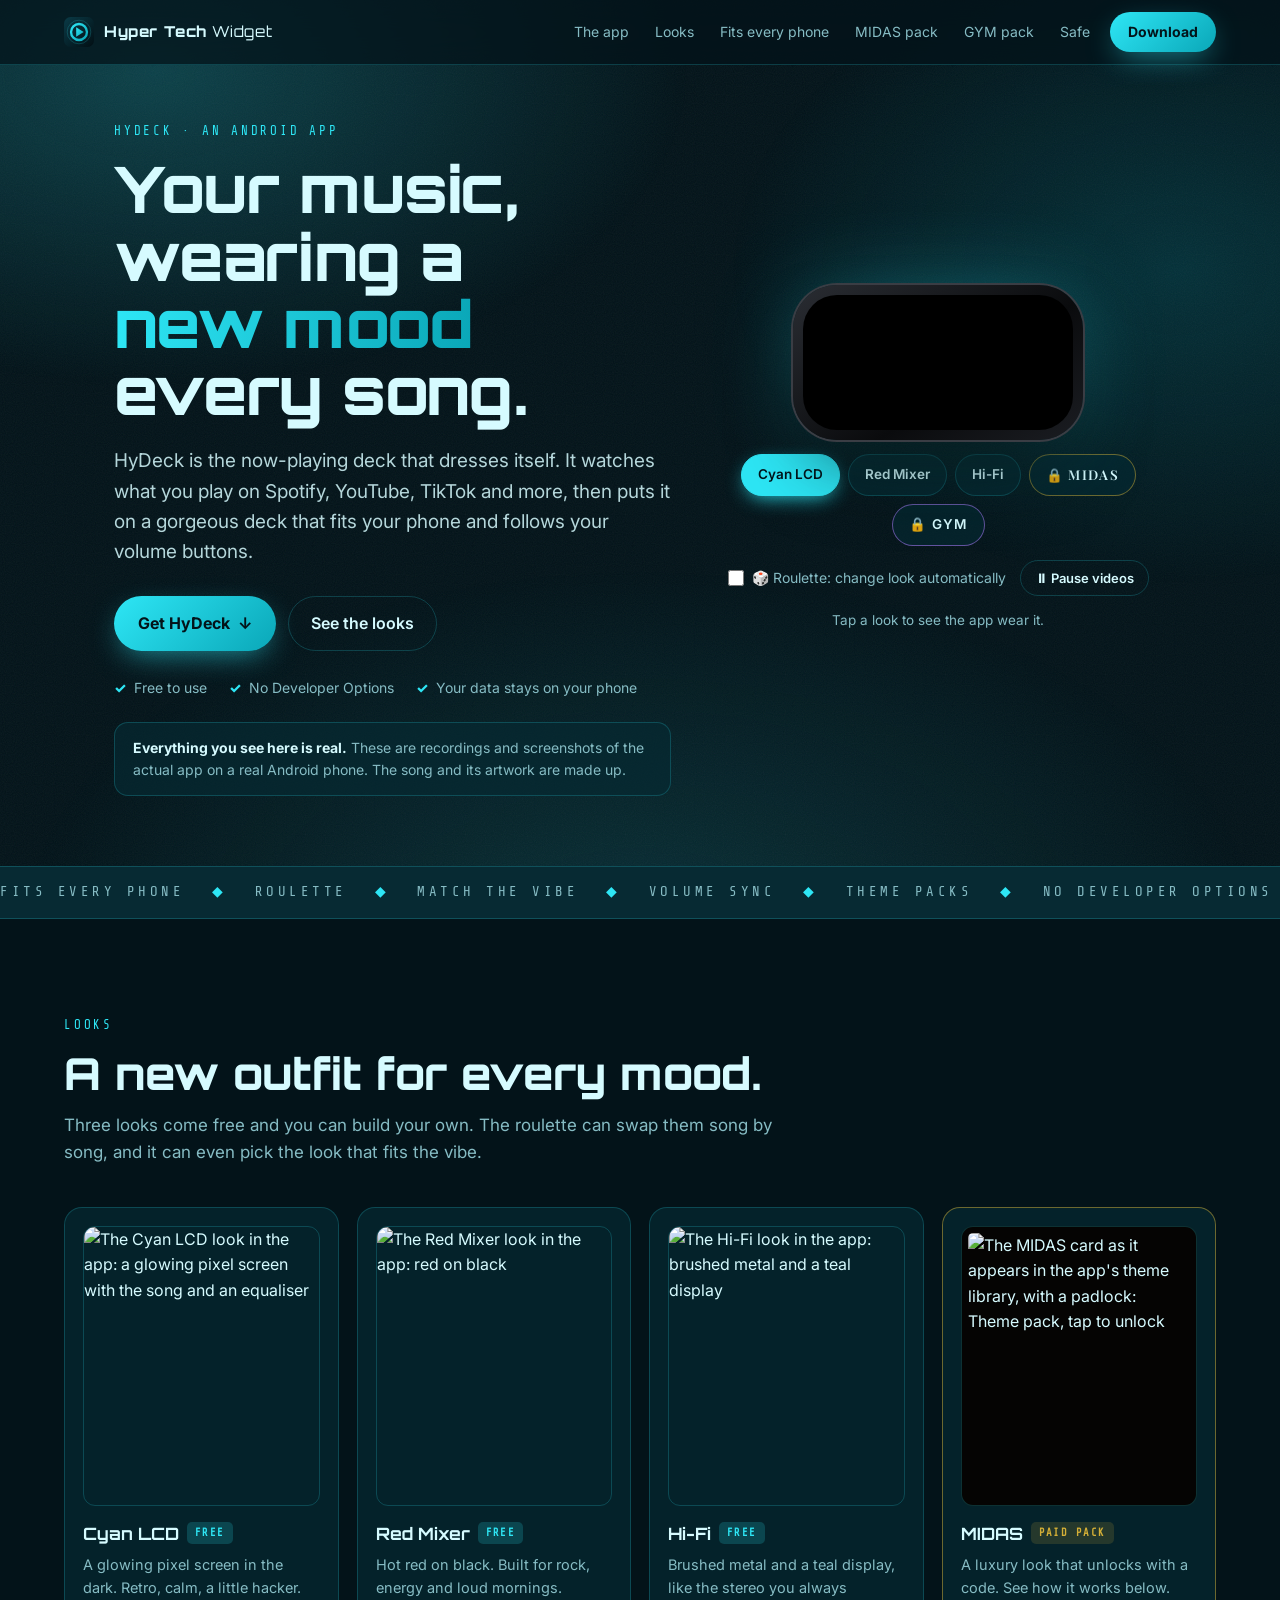
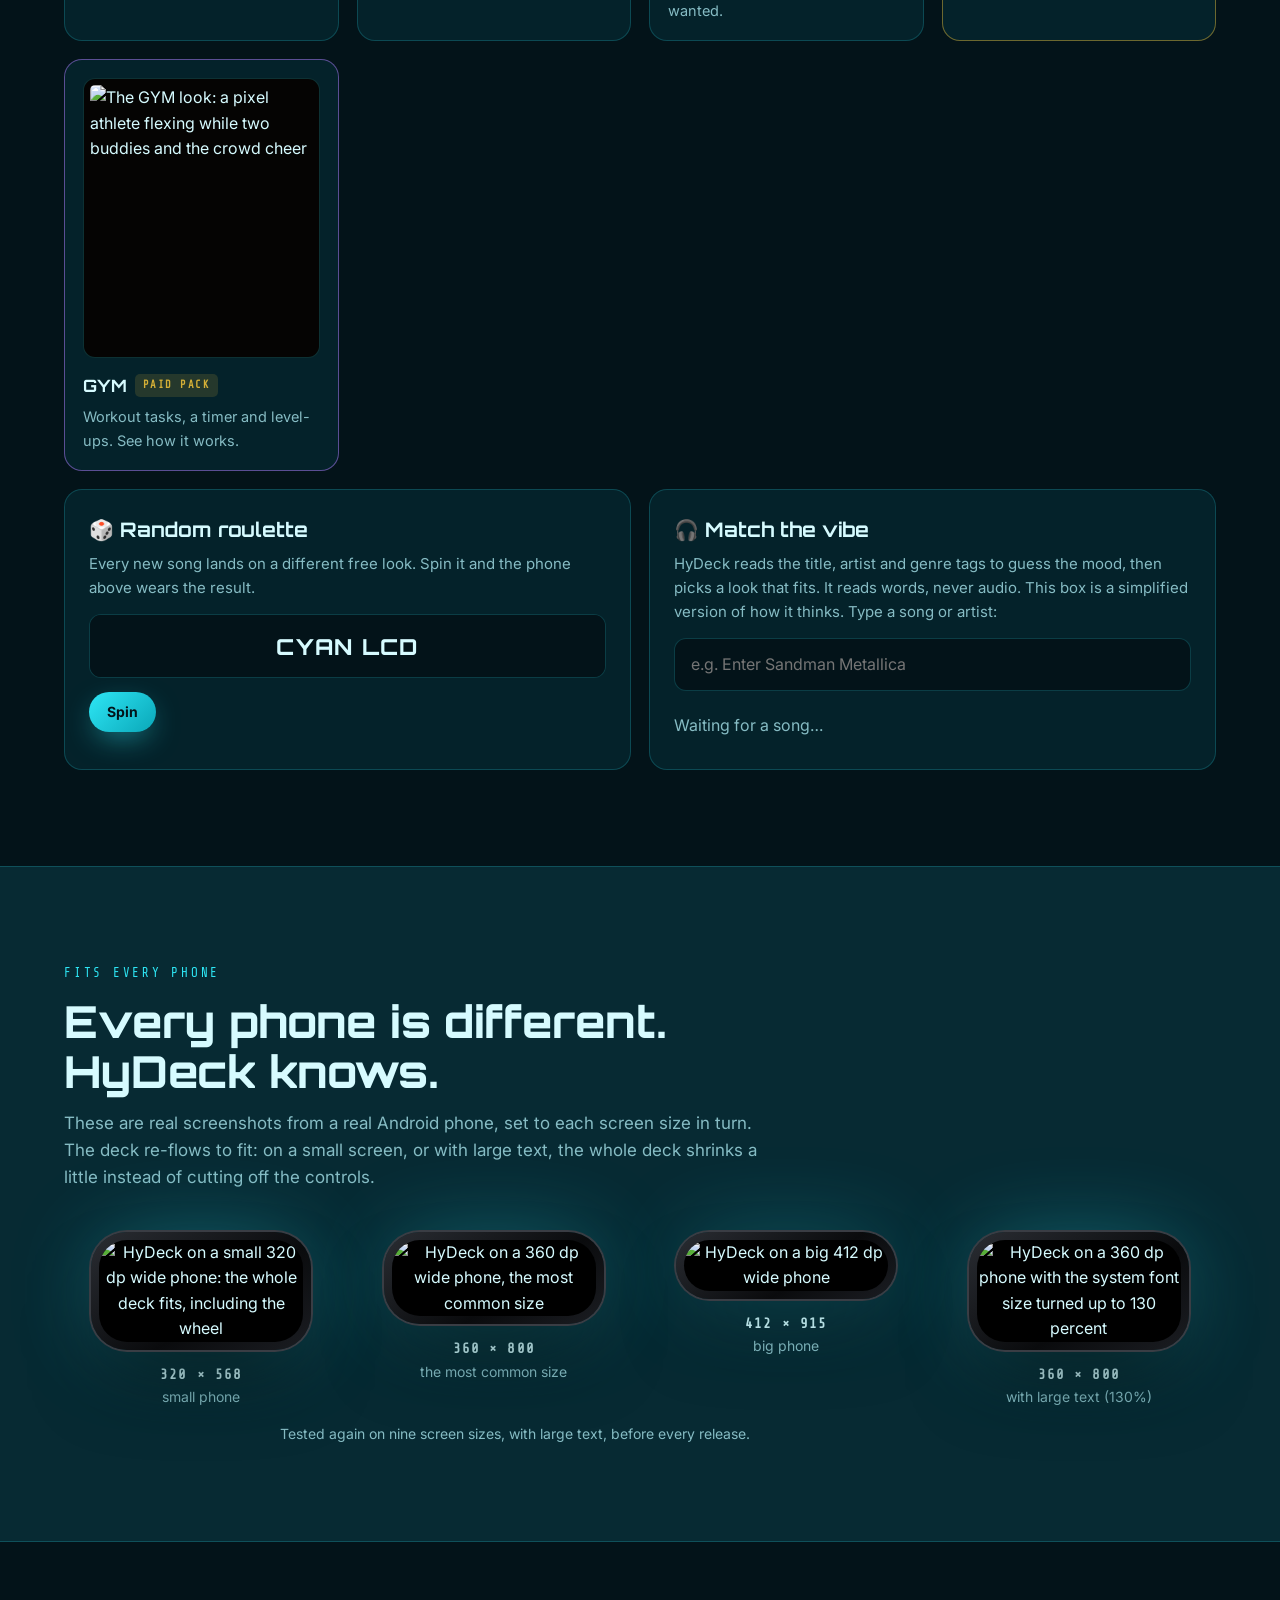
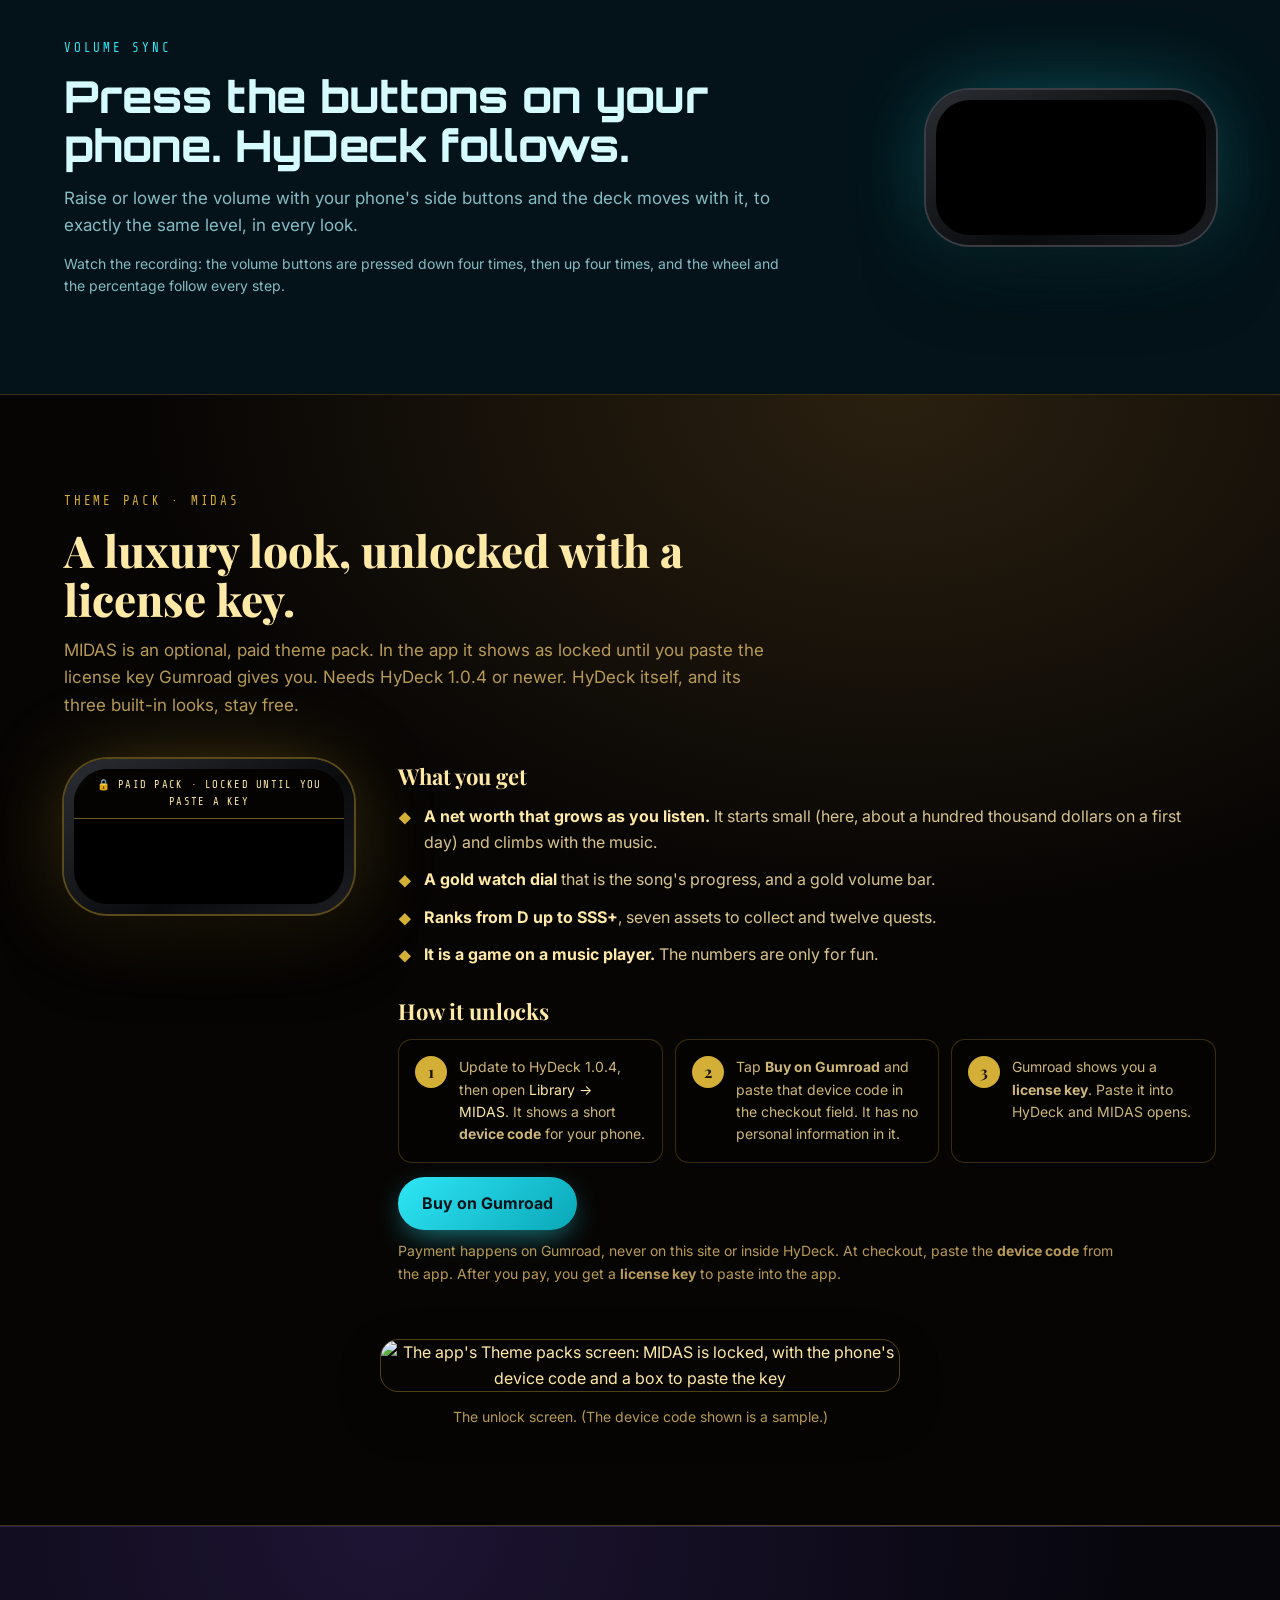
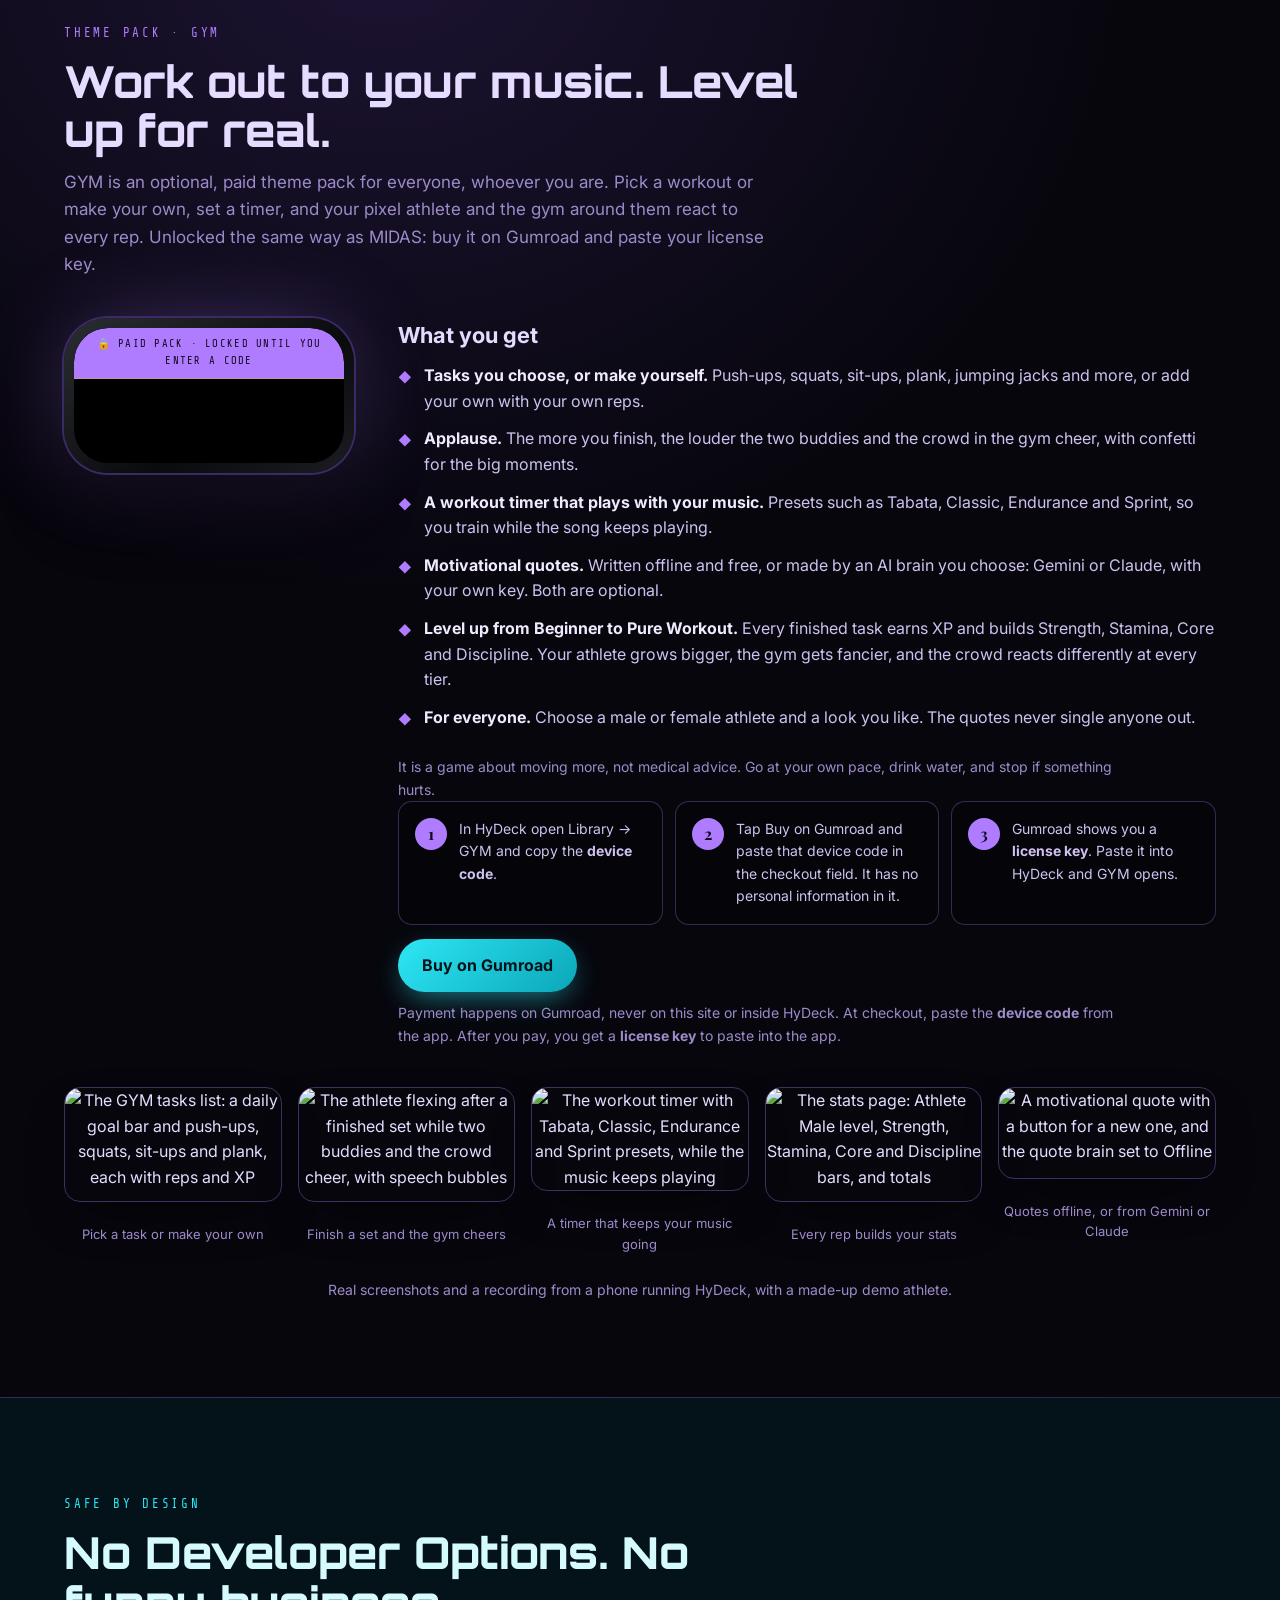
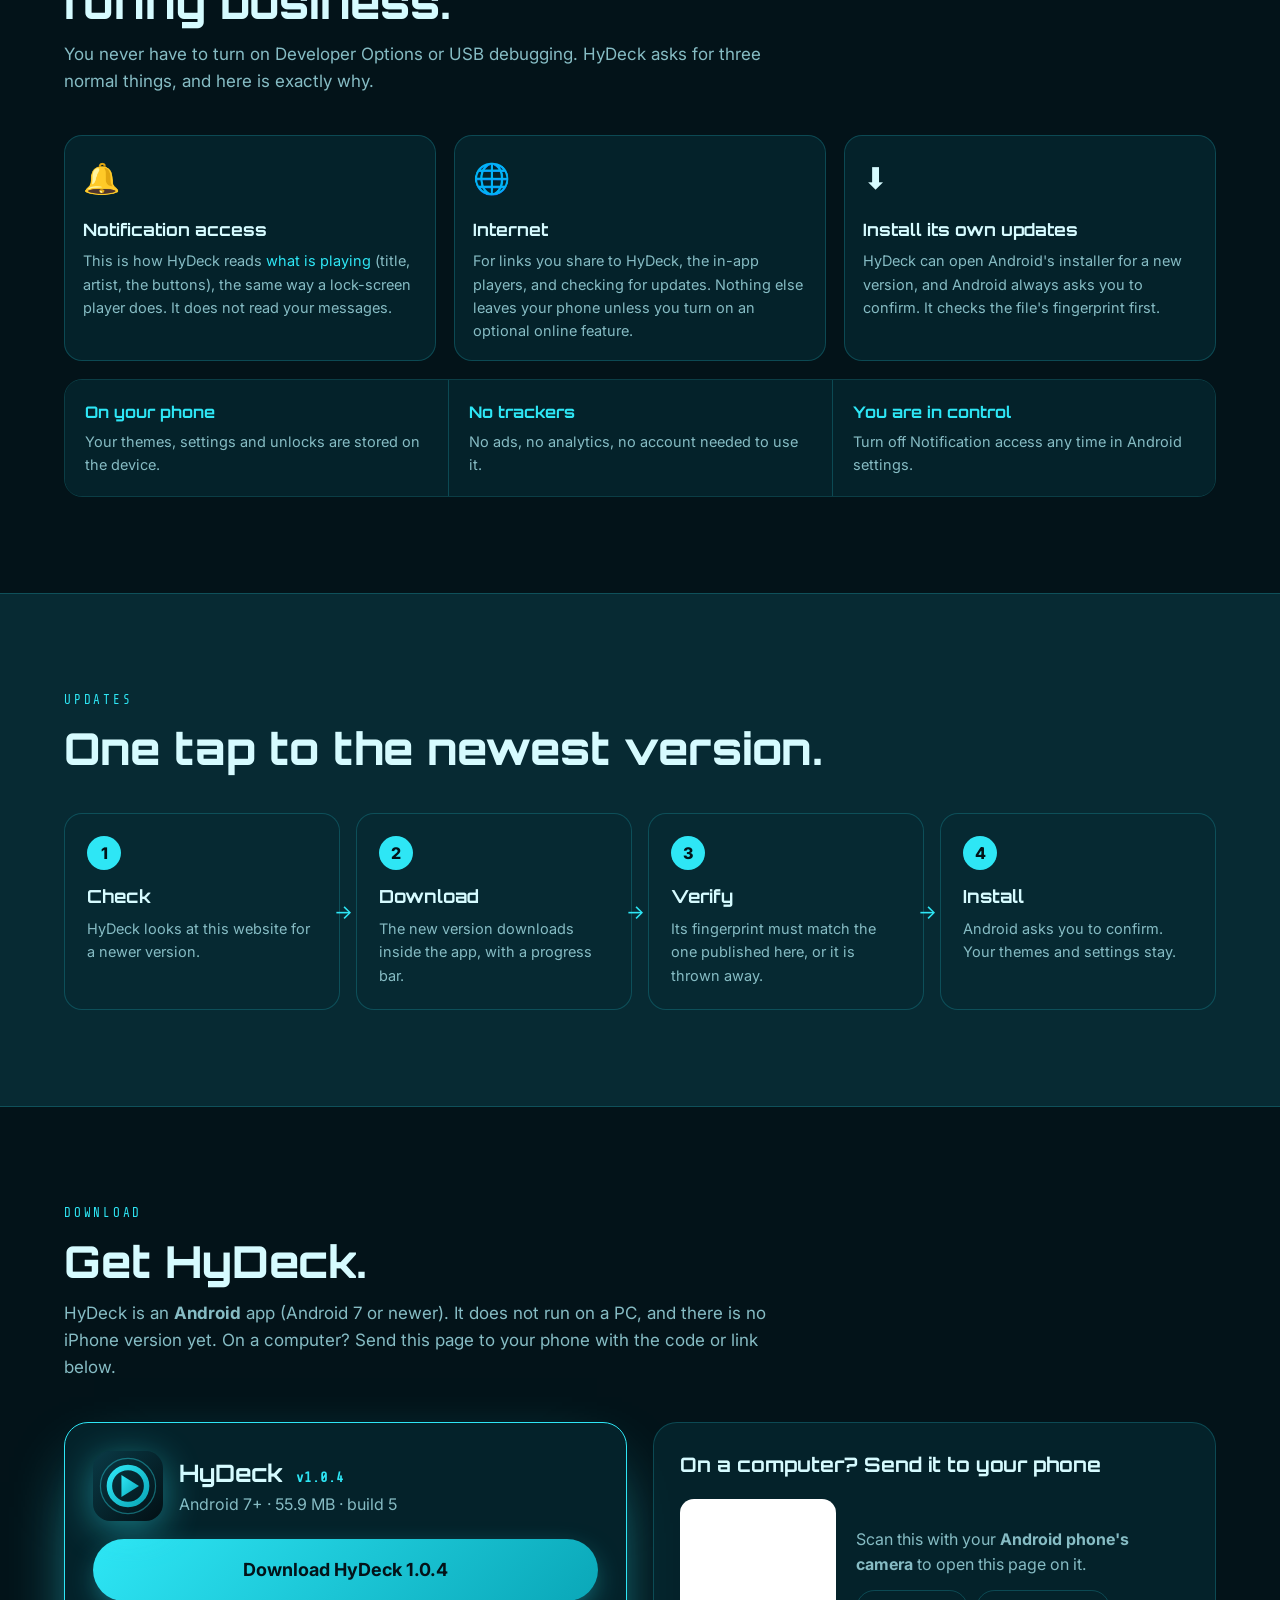
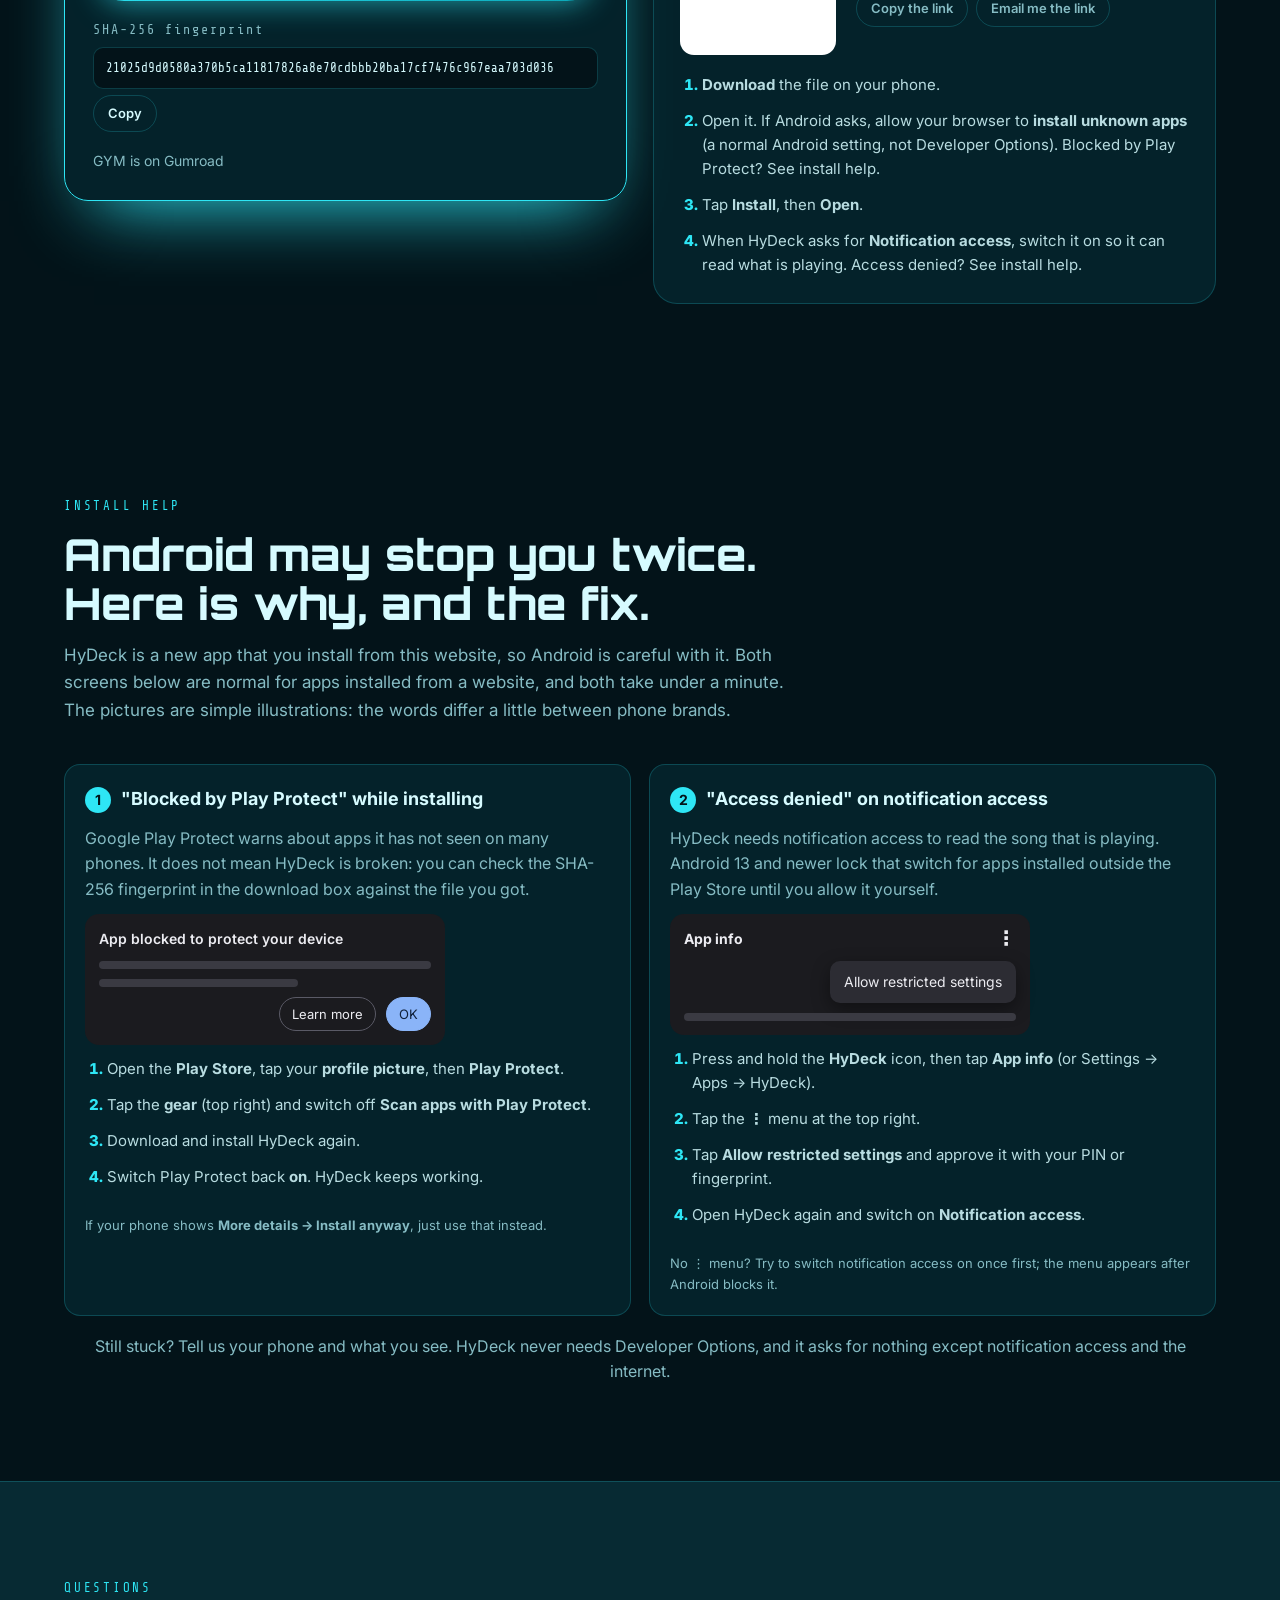
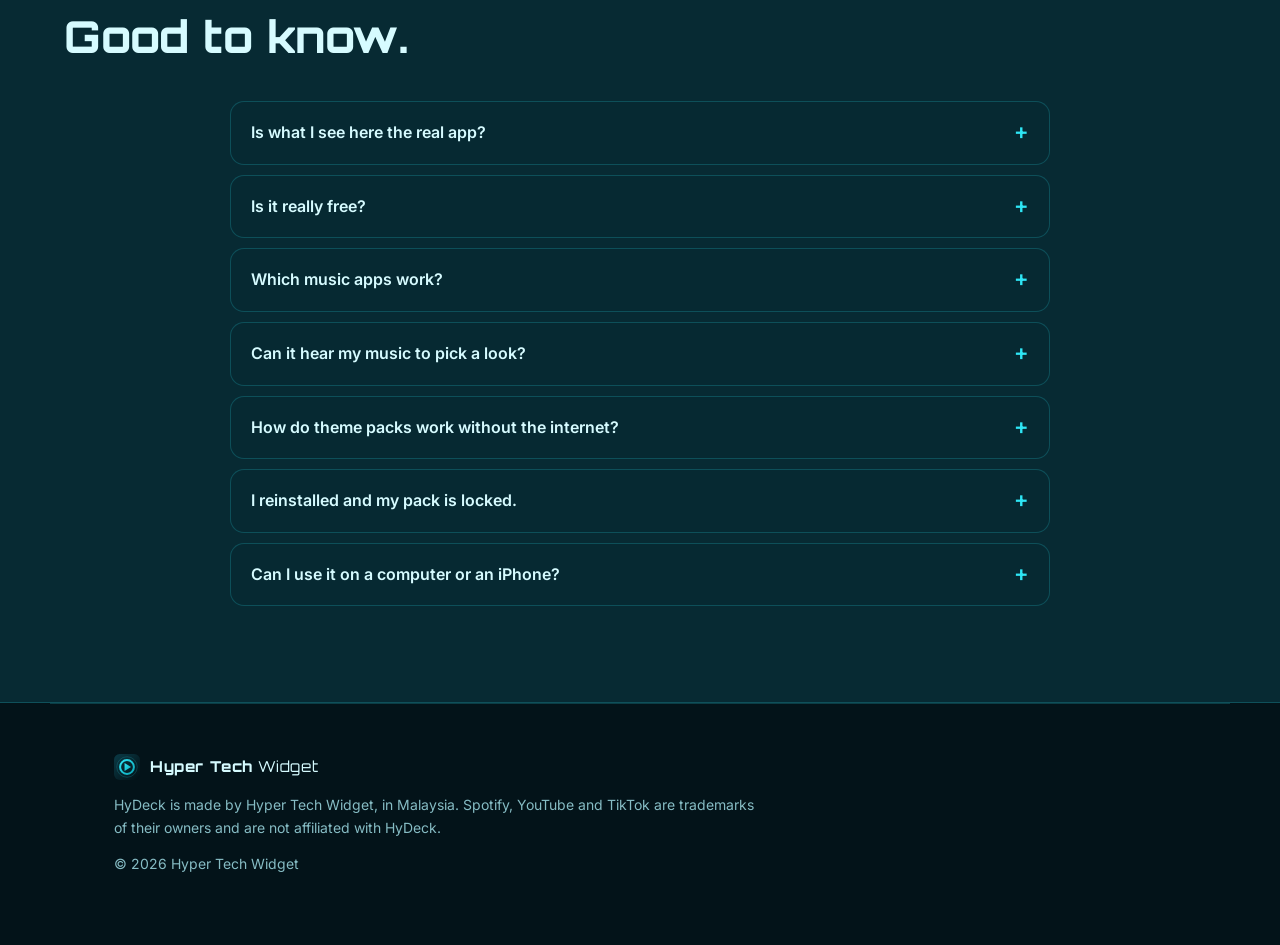
==== commit 9e667cf2: "HyDeck 1.0.4: GYM on Gumroad" ====
--- a/index.html
+++ b/index.html
@@ -176,7 +176,7 @@
       <div class="head">
         <p class="eyebrow gold">Theme pack · MIDAS</p>
         <h2>A luxury look, unlocked with a license key.</h2>
-        <p class="sub">MIDAS is an optional, paid theme pack. In the app it shows as locked until you paste the license key Gumroad gives you. Needs HyDeck 1.0.3 or newer. HyDeck itself, and its three built-in looks, stay free.</p>
+        <p class="sub">MIDAS is an optional, paid theme pack. In the app it shows as locked until you paste the license key Gumroad gives you. Needs HyDeck 1.0.4 or newer. HyDeck itself, and its three built-in looks, stay free.</p>
       </div>
       <div class="midas-grid">
         <div class="device"><div class="glass">
@@ -193,7 +193,7 @@
           </ul>
           <h3>How it unlocks</h3>
           <div class="unlock">
-            <div class="step"><b>1</b><p>Update to HyDeck 1.0.3, then open <em>Library → MIDAS</em>. It shows a short <b>device code</b> for your phone.</p></div>
+            <div class="step"><b>1</b><p>Update to HyDeck 1.0.4, then open <em>Library → MIDAS</em>. It shows a short <b>device code</b> for your phone.</p></div>
             <div class="step"><b>2</b><p>Tap <b>Buy on Gumroad</b> and paste that device code in the checkout field. It has no personal information in it.</p></div>
             <div class="step"><b>3</b><p>Gumroad shows you a <b>license key</b>. Paste it into HyDeck and MIDAS opens.</p></div>
           </div>
@@ -213,7 +213,7 @@
       <div class="head">
         <p class="eyebrow violet">Theme pack · GYM</p>
         <h2>Work out to your music. Level up for real.</h2>
-        <p class="sub">GYM is an optional, paid theme pack for everyone, whoever you are. Pick a workout or make your own, set a timer, and your pixel athlete and the gym around them react to every rep. Unlocked the same way as MIDAS, with a code made for your phone.</p>
+        <p class="sub">GYM is an optional, paid theme pack for everyone, whoever you are. Pick a workout or make your own, set a timer, and your pixel athlete and the gym around them react to every rep. Unlocked the same way as MIDAS: buy it on Gumroad and paste your license key.</p>
       </div>
       <div class="gym-grid">
         <div class="device"><div class="glass">
@@ -233,12 +233,12 @@
           <p class="fine">It is a game about moving more, not medical advice. Go at your own pace, drink water, and stop if something hurts.</p>
           <div class="unlock">
             <div class="step"><b>1</b><p>In HyDeck open <em>Library → GYM</em> and copy the <b>device code</b>.</p></div>
-            <div class="step"><b>2</b><p>Buy the pack on Gumroad and paste it at checkout. It has no personal information in it.</p></div>
-            <div class="step"><b>3</b><p>Paste the <b>unlock code</b> you get back, and GYM opens.</p></div>
+            <div class="step"><b>2</b><p>Tap Buy on Gumroad and paste that device code in the checkout field. It has no personal information in it.</p></div>
+            <div class="step"><b>3</b><p>Gumroad shows you a <b>license key</b>. Paste it into HyDeck and GYM opens.</p></div>
           </div>
           <div class="buy" data-pack="gym">
             <a class="cta" data-buy="gym" href="https://mrvenkham.gumroad.com/l/hydeck-gym" target="_blank" rel="noopener">Buy on Gumroad</a>
-            <p class="fine">Payment happens on Gumroad, never on this site or inside HyDeck. At checkout, paste the <b>device code</b> from the app. After you pay, you get an <b>unlock code</b> made only for your phone.</p>
+            <p class="fine">Payment happens on Gumroad, never on this site or inside HyDeck. At checkout, paste the <b>device code</b> from the app. After you pay, you get a <b>license key</b> to paste into the app.</p>
           </div>
         </div>
       </div>
